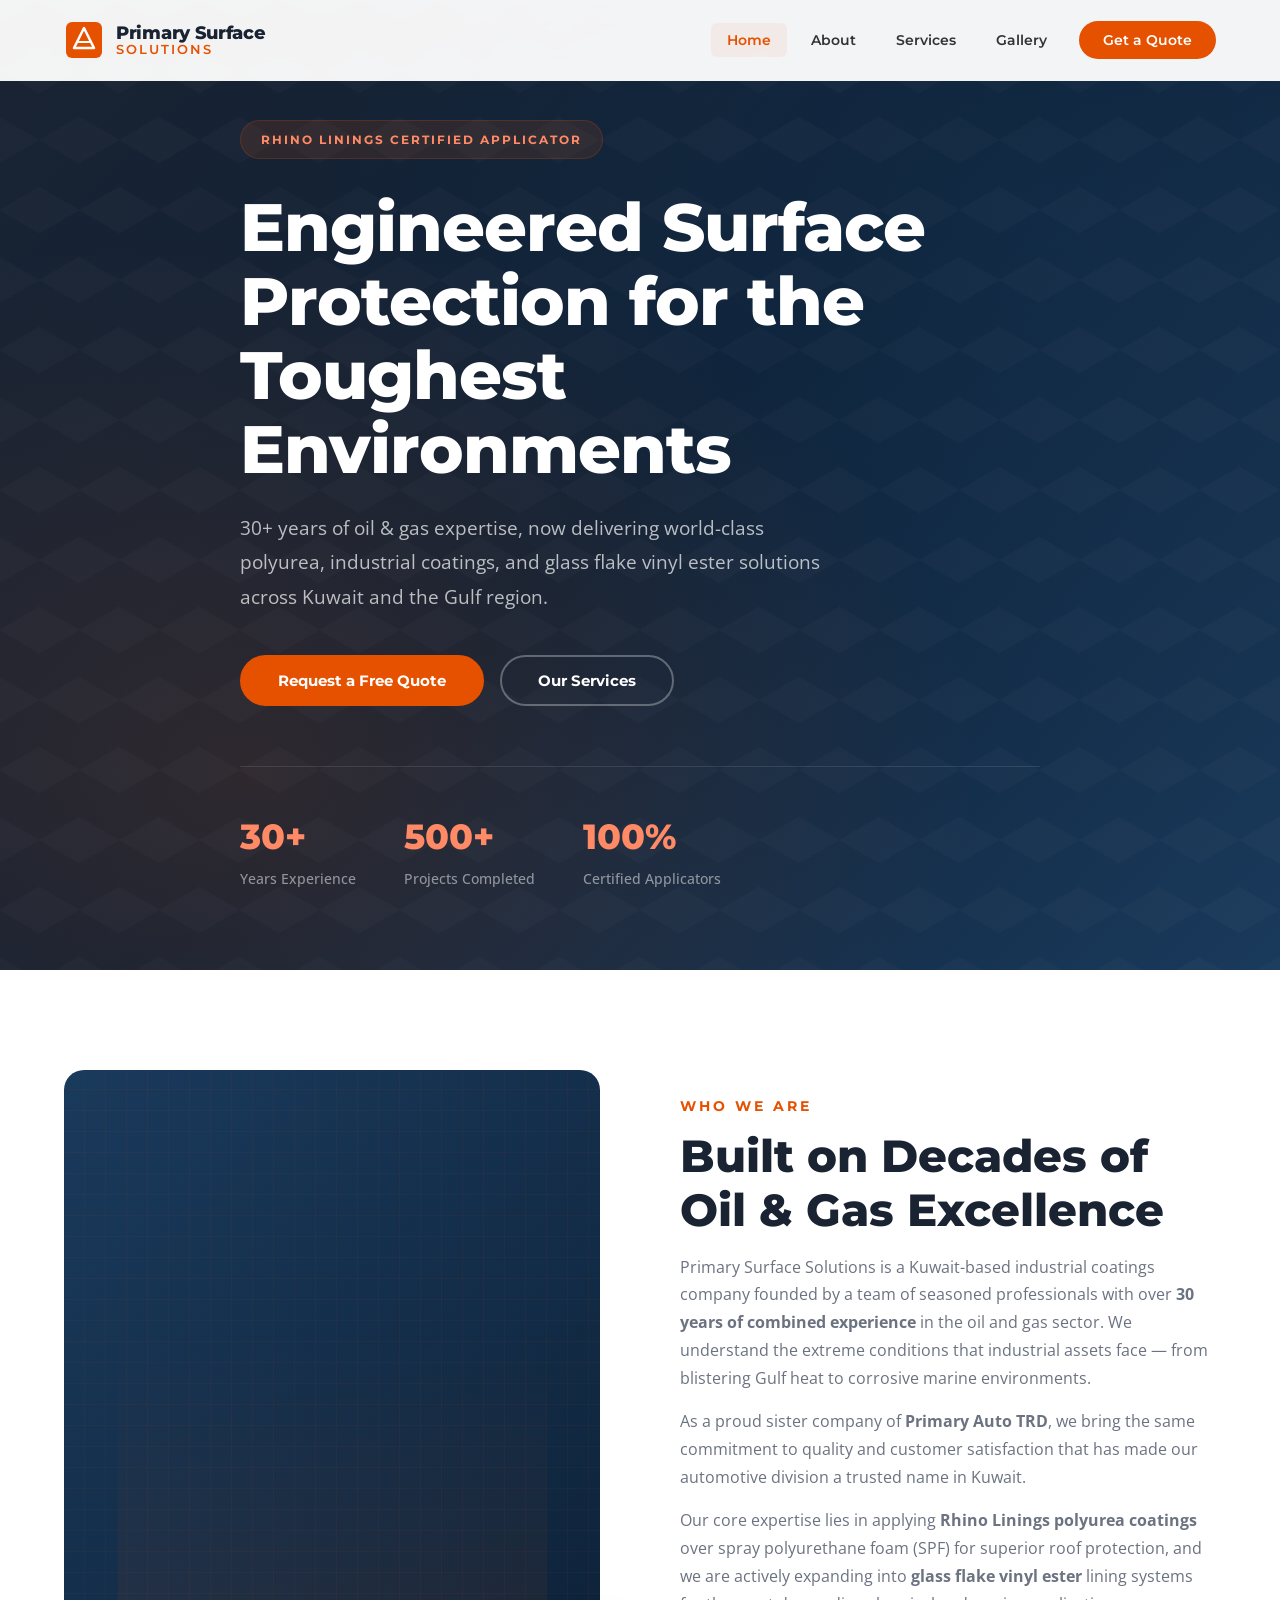
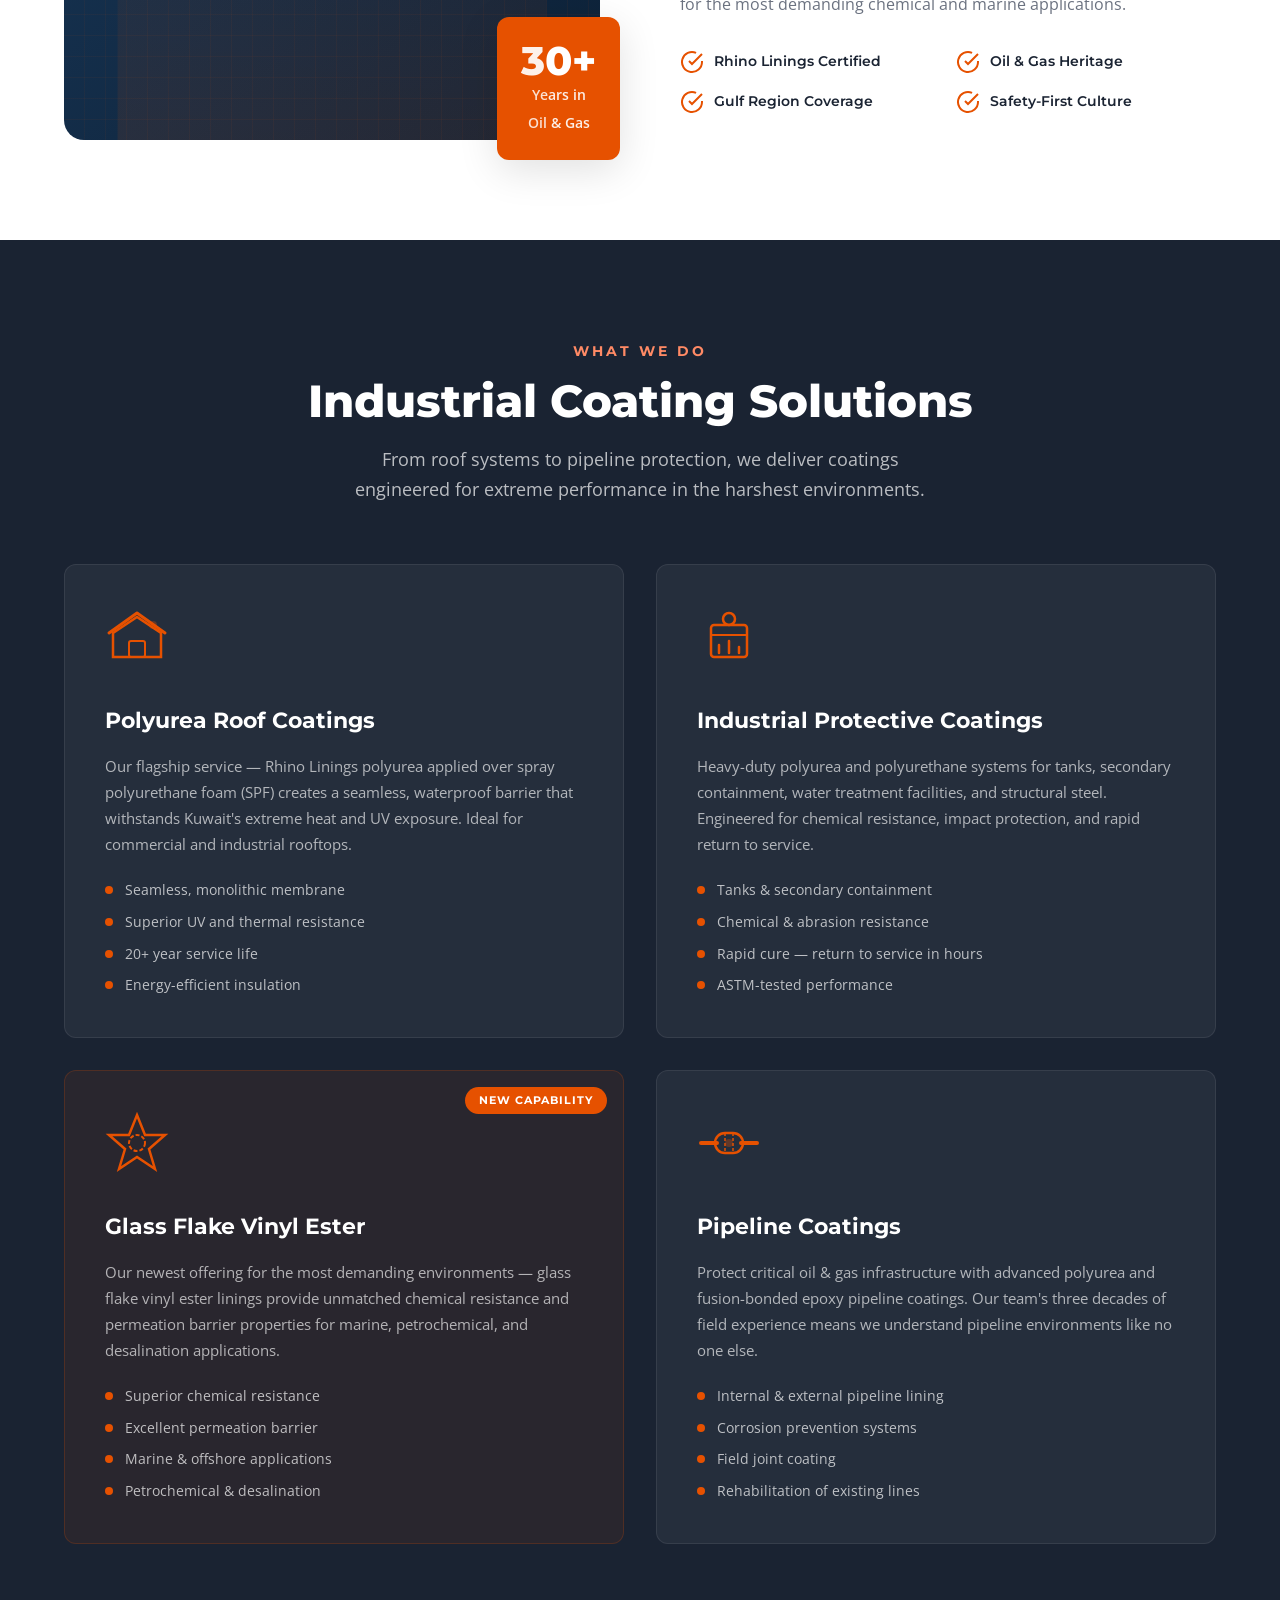
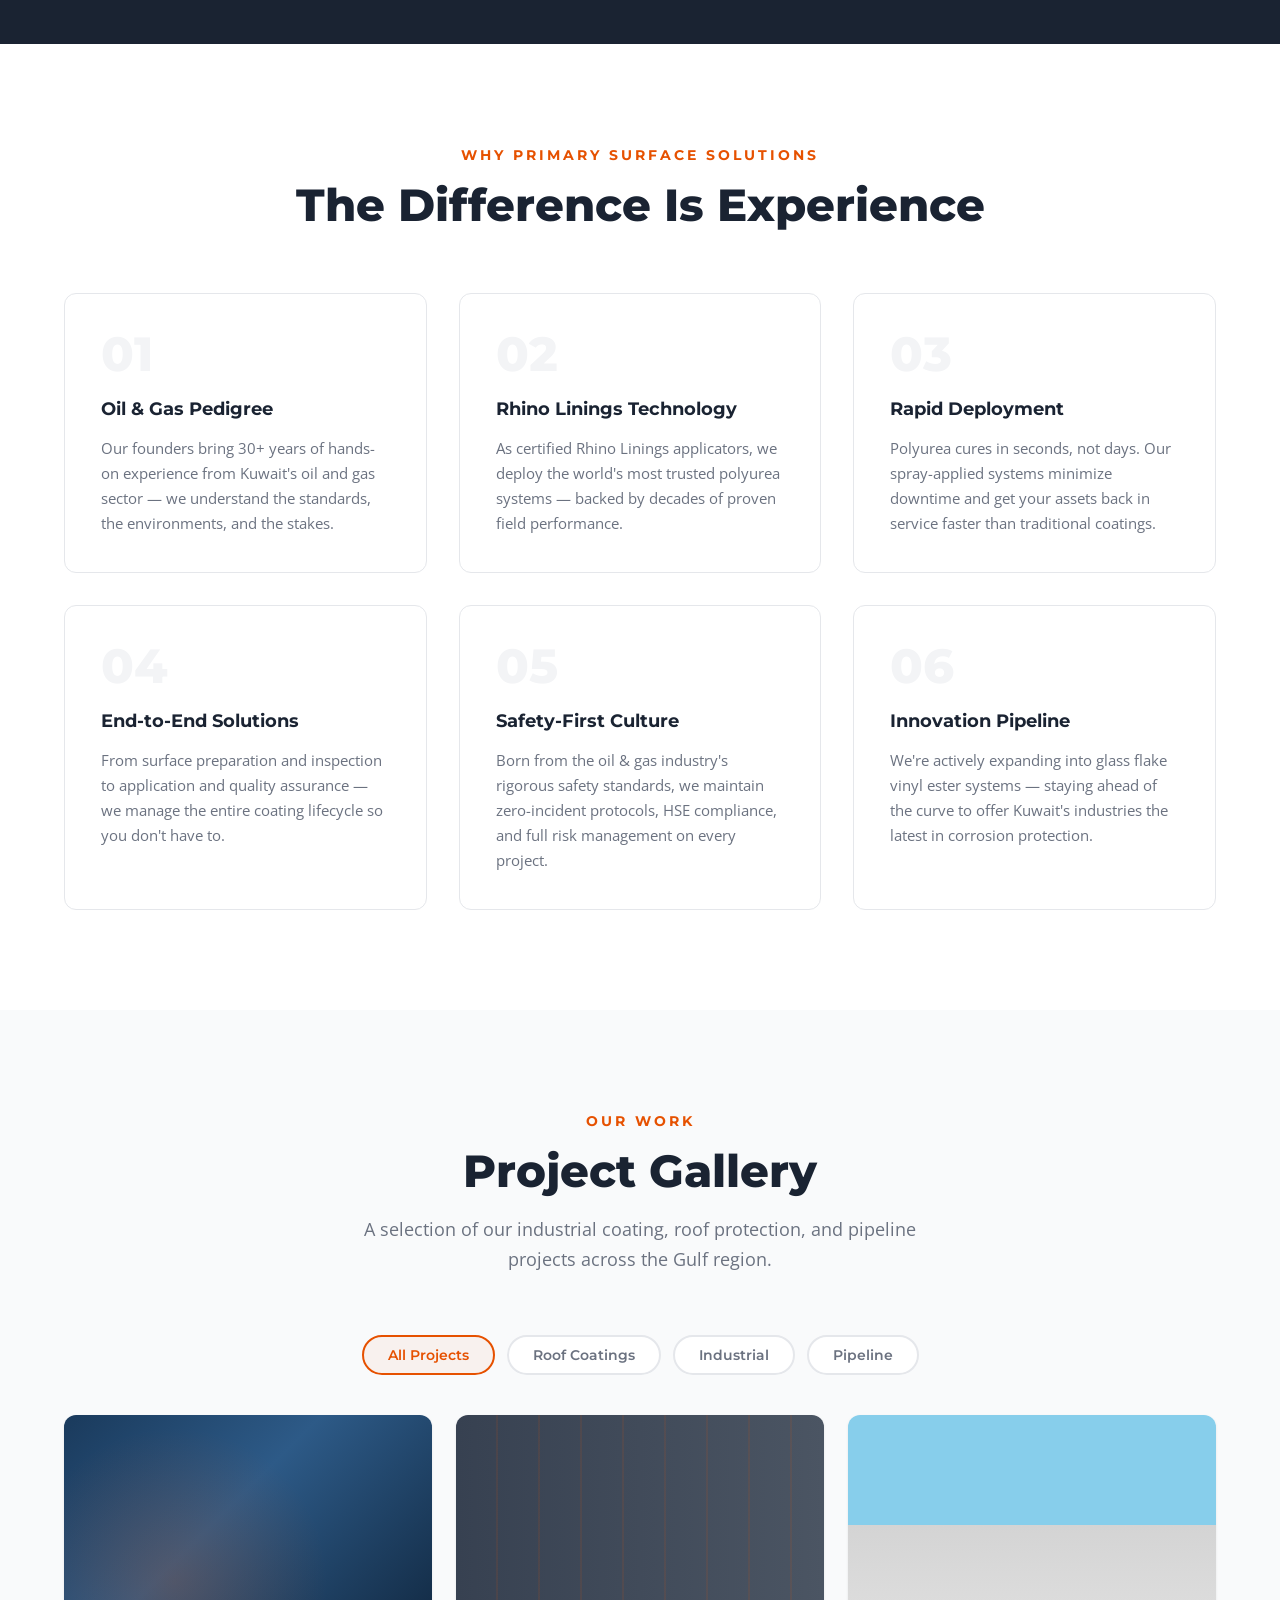
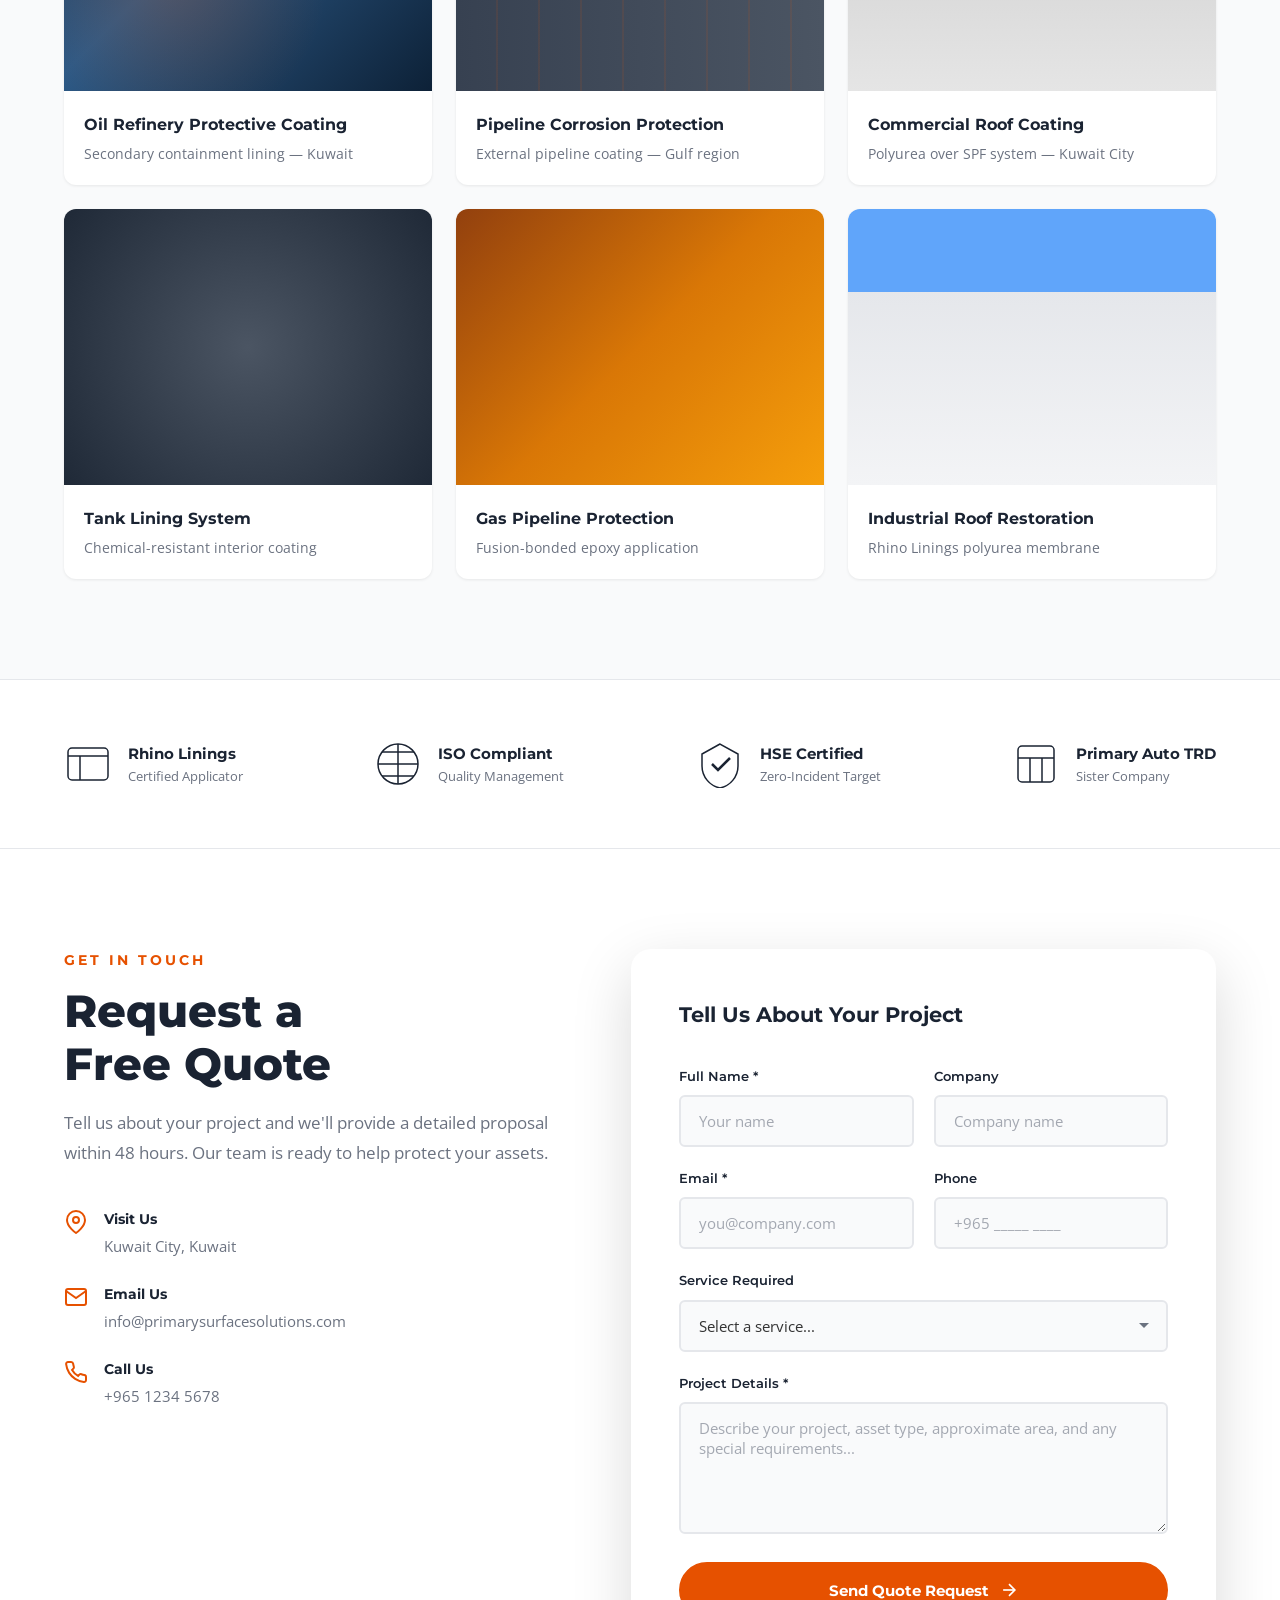
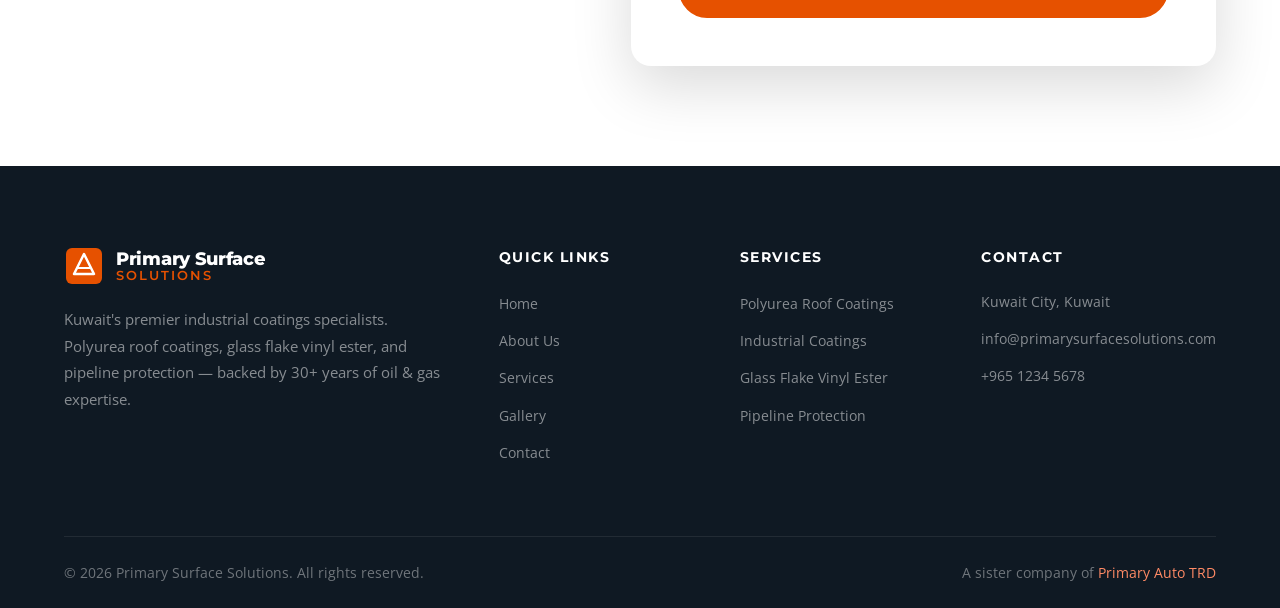
==== index.html @ a5a9f21e "feat: Create static website for Primary Surface Solutions Single-page static site for primarysurface" ====
<!DOCTYPE html>
<html lang="en">
<head>
    <meta charset="UTF-8">
    <meta name="viewport" content="width=device-width, initial-scale=1.0">
    <meta name="description" content="Primary Surface Solutions — Kuwait's premier industrial coatings specialists. Polyurea roof coatings, glass flake vinyl ester, pipeline protection, and industrial surface solutions backed by 30+ years of oil & gas expertise.">
    <meta name="keywords" content="polyurea, roof coating, Rhino Linings, glass flake vinyl ester, industrial coatings, pipeline coatings, Kuwait, oil and gas, SPF, spray polyurethane foam">
    <title>Primary Surface Solutions — Industrial Coatings Specialists | Kuwait</title>
    <link rel="preconnect" href="https://fonts.googleapis.com">
    <link rel="preconnect" href="https://fonts.gstatic.com" crossorigin>
    <link href="https://fonts.googleapis.com/css2?family=Montserrat:wght@400;600;700;800&family=Open+Sans:wght@400;500;600&display=swap" rel="stylesheet">
    <link rel="stylesheet" href="css/style.css">
</head>
<body>

    <!-- ========== NAVIGATION ========== -->
    <header id="header" class="header">
        <div class="container header__inner">
            <a href="#hero" class="logo" aria-label="Primary Surface Solutions Home">
                <svg class="logo__icon" viewBox="0 0 40 40" width="40" height="40" xmlns="http://www.w3.org/2000/svg">
                    <rect x="2" y="2" width="36" height="36" rx="6" fill="#E65100"/>
                    <path d="M10 28 L20 8 L30 28 Z" fill="none" stroke="#fff" stroke-width="2.5" stroke-linejoin="round"/>
                    <line x1="14" y1="22" x2="26" y2="22" stroke="#fff" stroke-width="2"/>
                </svg>
                <div class="logo__text">
                    <span class="logo__name">Primary Surface</span>
                    <span class="logo__tagline">Solutions</span>
                </div>
            </a>
            <nav class="nav" id="nav" aria-label="Main navigation">
                <ul class="nav__list">
                    <li><a href="#hero" class="nav__link active">Home</a></li>
                    <li><a href="#about" class="nav__link">About</a></li>
                    <li><a href="#services" class="nav__link">Services</a></li>
                    <li><a href="#gallery" class="nav__link">Gallery</a></li>
                    <li><a href="#contact" class="nav__link nav__link--cta">Get a Quote</a></li>
                </ul>
            </nav>
            <button class="hamburger" id="hamburger" aria-label="Toggle navigation" aria-expanded="false">
                <span></span><span></span><span></span>
            </button>
        </div>
    </header>

    <!-- ========== HERO ========== -->
    <section id="hero" class="hero">
        <div class="hero__overlay"></div>
        <div class="container hero__content">
            <p class="hero__badge">Rhino Linings Certified Applicator</p>
            <h1 class="hero__title">Engineered Surface<br>Protection for the<br>Toughest Environments</h1>
            <p class="hero__subtitle">30+ years of oil &amp; gas expertise, now delivering world-class polyurea, industrial coatings, and glass flake vinyl ester solutions across Kuwait and the Gulf region.</p>
            <div class="hero__actions">
                <a href="#contact" class="btn btn--primary">Request a Free Quote</a>
                <a href="#services" class="btn btn--outline">Our Services</a>
            </div>
            <div class="hero__stats">
                <div class="hero__stat">
                    <span class="hero__stat-number">30+</span>
                    <span class="hero__stat-label">Years Experience</span>
                </div>
                <div class="hero__stat">
                    <span class="hero__stat-number">500+</span>
                    <span class="hero__stat-label">Projects Completed</span>
                </div>
                <div class="hero__stat">
                    <span class="hero__stat-number">100%</span>
                    <span class="hero__stat-label">Certified Applicators</span>
                </div>
            </div>
        </div>
    </section>

    <!-- ========== ABOUT ========== -->
    <section id="about" class="about section">
        <div class="container">
            <div class="about__grid">
                <div class="about__image-wrap">
                    <div class="about__image" role="img" aria-label="Industrial oil and gas facility">
                        <!-- Background image set via CSS -->
                    </div>
                    <div class="about__experience-badge">
                        <span class="about__experience-number">30+</span>
                        <span class="about__experience-text">Years in<br>Oil &amp; Gas</span>
                    </div>
                </div>
                <div class="about__content">
                    <p class="section__label">Who We Are</p>
                    <h2 class="section__title">Built on Decades of<br>Oil &amp; Gas Excellence</h2>
                    <p class="about__text">Primary Surface Solutions is a Kuwait-based industrial coatings company founded by a team of seasoned professionals with over <strong>30 years of combined experience</strong> in the oil and gas sector. We understand the extreme conditions that industrial assets face — from blistering Gulf heat to corrosive marine environments.</p>
                    <p class="about__text">As a proud sister company of <strong>Primary Auto TRD</strong>, we bring the same commitment to quality and customer satisfaction that has made our automotive division a trusted name in Kuwait.</p>
                    <p class="about__text">Our core expertise lies in applying <strong>Rhino Linings polyurea coatings</strong> over spray polyurethane foam (SPF) for superior roof protection, and we are actively expanding into <strong>glass flake vinyl ester</strong> lining systems for the most demanding chemical and marine applications.</p>
                    <div class="about__features">
                        <div class="about__feature">
                            <svg viewBox="0 0 24 24" width="24" height="24" fill="none" stroke="#E65100" stroke-width="2"><path d="M22 11.08V12a10 10 0 1 1-5.93-9.14"/><polyline points="22 4 12 14.01 9 11.01"/></svg>
                            <span>Rhino Linings Certified</span>
                        </div>
                        <div class="about__feature">
                            <svg viewBox="0 0 24 24" width="24" height="24" fill="none" stroke="#E65100" stroke-width="2"><path d="M22 11.08V12a10 10 0 1 1-5.93-9.14"/><polyline points="22 4 12 14.01 9 11.01"/></svg>
                            <span>Oil &amp; Gas Heritage</span>
                        </div>
                        <div class="about__feature">
                            <svg viewBox="0 0 24 24" width="24" height="24" fill="none" stroke="#E65100" stroke-width="2"><path d="M22 11.08V12a10 10 0 1 1-5.93-9.14"/><polyline points="22 4 12 14.01 9 11.01"/></svg>
                            <span>Gulf Region Coverage</span>
                        </div>
                        <div class="about__feature">
                            <svg viewBox="0 0 24 24" width="24" height="24" fill="none" stroke="#E65100" stroke-width="2"><path d="M22 11.08V12a10 10 0 1 1-5.93-9.14"/><polyline points="22 4 12 14.01 9 11.01"/></svg>
                            <span>Safety-First Culture</span>
                        </div>
                    </div>
                </div>
            </div>
        </div>
    </section>

    <!-- ========== SERVICES ========== -->
    <section id="services" class="services section section--dark">
        <div class="container">
            <div class="section__header section__header--center">
                <p class="section__label section__label--light">What We Do</p>
                <h2 class="section__title section__title--light">Industrial Coating Solutions</h2>
                <p class="section__desc section__desc--light">From roof systems to pipeline protection, we deliver coatings engineered for extreme performance in the harshest environments.</p>
            </div>
            <div class="services__grid">

                <!-- Service 1: Polyurea Roof Coating -->
                <div class="service-card">
                    <div class="service-card__icon">
                        <svg viewBox="0 0 64 64" width="64" height="64" fill="none" xmlns="http://www.w3.org/2000/svg">
                            <path d="M8 28L32 12L56 28V52H8V28Z" stroke="#E65100" stroke-width="2.5" fill="none"/>
                            <rect x="24" y="36" width="16" height="16" rx="2" stroke="#E65100" stroke-width="2"/>
                            <path d="M4 28L32 8L60 28" stroke="#E65100" stroke-width="3" stroke-linecap="round" stroke-linejoin="round"/>
                            <circle cx="48" cy="20" r="4" fill="#E65100" opacity="0.3"/>
                        </svg>
                    </div>
                    <h3 class="service-card__title">Polyurea Roof Coatings</h3>
                    <p class="service-card__text">Our flagship service — Rhino Linings polyurea applied over spray polyurethane foam (SPF) creates a seamless, waterproof barrier that withstands Kuwait's extreme heat and UV exposure. Ideal for commercial and industrial rooftops.</p>
                    <ul class="service-card__list">
                        <li>Seamless, monolithic membrane</li>
                        <li>Superior UV and thermal resistance</li>
                        <li>20+ year service life</li>
                        <li>Energy-efficient insulation</li>
                    </ul>
                </div>

                <!-- Service 2: Industrial Protective Coatings -->
                <div class="service-card">
                    <div class="service-card__icon">
                        <svg viewBox="0 0 64 64" width="64" height="64" fill="none" xmlns="http://www.w3.org/2000/svg">
                            <rect x="14" y="20" width="36" height="32" rx="3" stroke="#E65100" stroke-width="2.5"/>
                            <path d="M14 30H50" stroke="#E65100" stroke-width="2"/>
                            <circle cx="32" cy="14" r="6" stroke="#E65100" stroke-width="2.5"/>
                            <path d="M22 40V48M32 36V48M42 42V48" stroke="#E65100" stroke-width="2.5" stroke-linecap="round"/>
                        </svg>
                    </div>
                    <h3 class="service-card__title">Industrial Protective Coatings</h3>
                    <p class="service-card__text">Heavy-duty polyurea and polyurethane systems for tanks, secondary containment, water treatment facilities, and structural steel. Engineered for chemical resistance, impact protection, and rapid return to service.</p>
                    <ul class="service-card__list">
                        <li>Tanks &amp; secondary containment</li>
                        <li>Chemical &amp; abrasion resistance</li>
                        <li>Rapid cure — return to service in hours</li>
                        <li>ASTM-tested performance</li>
                    </ul>
                </div>

                <!-- Service 3: Glass Flake Vinyl Ester -->
                <div class="service-card service-card--featured">
                    <div class="service-card__badge">New Capability</div>
                    <div class="service-card__icon">
                        <svg viewBox="0 0 64 64" width="64" height="64" fill="none" xmlns="http://www.w3.org/2000/svg">
                            <polygon points="32,4 40,24 60,24 44,38 50,58 32,46 14,58 20,38 4,24 24,24" stroke="#E65100" stroke-width="2.5" fill="none"/>
                            <circle cx="32" cy="32" r="8" stroke="#E65100" stroke-width="2" stroke-dasharray="4 2"/>
                        </svg>
                    </div>
                    <h3 class="service-card__title">Glass Flake Vinyl Ester</h3>
                    <p class="service-card__text">Our newest offering for the most demanding environments — glass flake vinyl ester linings provide unmatched chemical resistance and permeation barrier properties for marine, petrochemical, and desalination applications.</p>
                    <ul class="service-card__list">
                        <li>Superior chemical resistance</li>
                        <li>Excellent permeation barrier</li>
                        <li>Marine &amp; offshore applications</li>
                        <li>Petrochemical &amp; desalination</li>
                    </ul>
                </div>

                <!-- Service 4: Pipeline Coatings -->
                <div class="service-card">
                    <div class="service-card__icon">
                        <svg viewBox="0 0 64 64" width="64" height="64" fill="none" xmlns="http://www.w3.org/2000/svg">
                            <path d="M4 32H20M44 32H60" stroke="#E65100" stroke-width="4" stroke-linecap="round"/>
                            <rect x="18" y="22" width="28" height="20" rx="10" stroke="#E65100" stroke-width="2.5"/>
                            <path d="M28 22V42M36 22V42" stroke="#E65100" stroke-width="1.5" stroke-dasharray="3 2"/>
                            <circle cx="32" cy="32" r="4" fill="#E65100" opacity="0.3"/>
                        </svg>
                    </div>
                    <h3 class="service-card__title">Pipeline Coatings</h3>
                    <p class="service-card__text">Protect critical oil &amp; gas infrastructure with advanced polyurea and fusion-bonded epoxy pipeline coatings. Our team's three decades of field experience means we understand pipeline environments like no one else.</p>
                    <ul class="service-card__list">
                        <li>Internal &amp; external pipeline lining</li>
                        <li>Corrosion prevention systems</li>
                        <li>Field joint coating</li>
                        <li>Rehabilitation of existing lines</li>
                    </ul>
                </div>

            </div>
        </div>
    </section>

    <!-- ========== WHY CHOOSE US ========== -->
    <section class="why section">
        <div class="container">
            <div class="section__header section__header--center">
                <p class="section__label">Why Primary Surface Solutions</p>
                <h2 class="section__title">The Difference Is Experience</h2>
            </div>
            <div class="why__grid">
                <div class="why__card">
                    <div class="why__number">01</div>
                    <h3 class="why__card-title">Oil &amp; Gas Pedigree</h3>
                    <p>Our founders bring 30+ years of hands-on experience from Kuwait's oil and gas sector — we understand the standards, the environments, and the stakes.</p>
                </div>
                <div class="why__card">
                    <div class="why__number">02</div>
                    <h3 class="why__card-title">Rhino Linings Technology</h3>
                    <p>As certified Rhino Linings applicators, we deploy the world's most trusted polyurea systems — backed by decades of proven field performance.</p>
                </div>
                <div class="why__card">
                    <div class="why__number">03</div>
                    <h3 class="why__card-title">Rapid Deployment</h3>
                    <p>Polyurea cures in seconds, not days. Our spray-applied systems minimize downtime and get your assets back in service faster than traditional coatings.</p>
                </div>
                <div class="why__card">
                    <div class="why__number">04</div>
                    <h3 class="why__card-title">End-to-End Solutions</h3>
                    <p>From surface preparation and inspection to application and quality assurance — we manage the entire coating lifecycle so you don't have to.</p>
                </div>
                <div class="why__card">
                    <div class="why__number">05</div>
                    <h3 class="why__card-title">Safety-First Culture</h3>
                    <p>Born from the oil &amp; gas industry's rigorous safety standards, we maintain zero-incident protocols, HSE compliance, and full risk management on every project.</p>
                </div>
                <div class="why__card">
                    <div class="why__number">06</div>
                    <h3 class="why__card-title">Innovation Pipeline</h3>
                    <p>We're actively expanding into glass flake vinyl ester systems — staying ahead of the curve to offer Kuwait's industries the latest in corrosion protection.</p>
                </div>
            </div>
        </div>
    </section>

    <!-- ========== GALLERY ========== -->
    <section id="gallery" class="gallery section section--gray">
        <div class="container">
            <div class="section__header section__header--center">
                <p class="section__label">Our Work</p>
                <h2 class="section__title">Project Gallery</h2>
                <p class="section__desc">A selection of our industrial coating, roof protection, and pipeline projects across the Gulf region.</p>
            </div>
            <div class="gallery__filters">
                <button class="gallery__filter active" data-filter="all">All Projects</button>
                <button class="gallery__filter" data-filter="roofing">Roof Coatings</button>
                <button class="gallery__filter" data-filter="industrial">Industrial</button>
                <button class="gallery__filter" data-filter="pipeline">Pipeline</button>
            </div>
            <div class="gallery__grid">
                <div class="gallery__item" data-category="industrial">
                    <div class="gallery__image gallery__image--1"></div>
                    <div class="gallery__caption">
                        <h4>Oil Refinery Protective Coating</h4>
                        <p>Secondary containment lining — Kuwait</p>
                    </div>
                </div>
                <div class="gallery__item" data-category="pipeline">
                    <div class="gallery__image gallery__image--2"></div>
                    <div class="gallery__caption">
                        <h4>Pipeline Corrosion Protection</h4>
                        <p>External pipeline coating — Gulf region</p>
                    </div>
                </div>
                <div class="gallery__item" data-category="roofing">
                    <div class="gallery__image gallery__image--3"></div>
                    <div class="gallery__caption">
                        <h4>Commercial Roof Coating</h4>
                        <p>Polyurea over SPF system — Kuwait City</p>
                    </div>
                </div>
                <div class="gallery__item" data-category="industrial">
                    <div class="gallery__image gallery__image--4"></div>
                    <div class="gallery__caption">
                        <h4>Tank Lining System</h4>
                        <p>Chemical-resistant interior coating</p>
                    </div>
                </div>
                <div class="gallery__item" data-category="pipeline">
                    <div class="gallery__image gallery__image--5"></div>
                    <div class="gallery__caption">
                        <h4>Gas Pipeline Protection</h4>
                        <p>Fusion-bonded epoxy application</p>
                    </div>
                </div>
                <div class="gallery__item" data-category="roofing">
                    <div class="gallery__image gallery__image--6"></div>
                    <div class="gallery__caption">
                        <h4>Industrial Roof Restoration</h4>
                        <p>Rhino Linings polyurea membrane</p>
                    </div>
                </div>
            </div>
        </div>
    </section>

    <!-- ========== PARTNERS / TRUST ========== -->
    <section class="trust section">
        <div class="container">
            <div class="trust__inner">
                <div class="trust__item">
                    <svg viewBox="0 0 48 48" width="48" height="48" fill="none" stroke="#1a2332" stroke-width="1.5">
                        <rect x="4" y="8" width="40" height="32" rx="4"/><path d="M4 16h40M16 16v24"/>
                    </svg>
                    <div>
                        <strong>Rhino Linings</strong>
                        <span>Certified Applicator</span>
                    </div>
                </div>
                <div class="trust__item">
                    <svg viewBox="0 0 48 48" width="48" height="48" fill="none" stroke="#1a2332" stroke-width="1.5">
                        <circle cx="24" cy="24" r="20"/><path d="M24 4v40M4 24h40M8 12h32M8 36h32"/>
                    </svg>
                    <div>
                        <strong>ISO Compliant</strong>
                        <span>Quality Management</span>
                    </div>
                </div>
                <div class="trust__item">
                    <svg viewBox="0 0 48 48" width="48" height="48" fill="none" stroke="#1a2332" stroke-width="1.5">
                        <path d="M24 4L6 14v12c0 11 8 20 18 22 10-2 18-11 18-22V14L24 4z"/>
                        <polyline points="16 24 22 30 34 18" stroke-width="2.5"/>
                    </svg>
                    <div>
                        <strong>HSE Certified</strong>
                        <span>Zero-Incident Target</span>
                    </div>
                </div>
                <div class="trust__item">
                    <svg viewBox="0 0 48 48" width="48" height="48" fill="none" stroke="#1a2332" stroke-width="1.5">
                        <rect x="6" y="6" width="36" height="36" rx="4"/><path d="M6 18h36M18 18v24M30 18v24"/>
                    </svg>
                    <div>
                        <strong>Primary Auto TRD</strong>
                        <span>Sister Company</span>
                    </div>
                </div>
            </div>
        </div>
    </section>

    <!-- ========== CONTACT ========== -->
    <section id="contact" class="contact section">
        <div class="container">
            <div class="contact__grid">
                <div class="contact__info">
                    <p class="section__label">Get In Touch</p>
                    <h2 class="section__title">Request a<br>Free Quote</h2>
                    <p class="contact__desc">Tell us about your project and we'll provide a detailed proposal within 48 hours. Our team is ready to help protect your assets.</p>

                    <div class="contact__details">
                        <div class="contact__detail">
                            <svg viewBox="0 0 24 24" width="24" height="24" fill="none" stroke="#E65100" stroke-width="2">
                                <path d="M21 10c0 7-9 13-9 13s-9-6-9-13a9 9 0 0 1 18 0z"/><circle cx="12" cy="10" r="3"/>
                            </svg>
                            <div>
                                <strong>Visit Us</strong>
                                <p>Kuwait City, Kuwait</p>
                            </div>
                        </div>
                        <div class="contact__detail">
                            <svg viewBox="0 0 24 24" width="24" height="24" fill="none" stroke="#E65100" stroke-width="2">
                                <path d="M4 4h16c1.1 0 2 .9 2 2v12c0 1.1-.9 2-2 2H4c-1.1 0-2-.9-2-2V6c0-1.1.9-2 2-2z"/><polyline points="22,6 12,13 2,6"/>
                            </svg>
                            <div>
                                <strong>Email Us</strong>
                                <p><a href="mailto:info@primarysurfacesolutions.com">info@primarysurfacesolutions.com</a></p>
                            </div>
                        </div>
                        <div class="contact__detail">
                            <svg viewBox="0 0 24 24" width="24" height="24" fill="none" stroke="#E65100" stroke-width="2">
                                <path d="M22 16.92v3a2 2 0 0 1-2.18 2 19.79 19.79 0 0 1-8.63-3.07 19.5 19.5 0 0 1-6-6 19.79 19.79 0 0 1-3.07-8.67A2 2 0 0 1 4.11 2h3a2 2 0 0 1 2 1.72c.127.96.361 1.903.7 2.81a2 2 0 0 1-.45 2.11L8.09 9.91a16 16 0 0 0 6 6l1.27-1.27a2 2 0 0 1 2.11-.45c.907.339 1.85.573 2.81.7A2 2 0 0 1 22 16.92z"/>
                            </svg>
                            <div>
                                <strong>Call Us</strong>
                                <p><a href="tel:+96512345678">+965 1234 5678</a></p>
                            </div>
                        </div>
                    </div>
                </div>

                <div class="contact__form-wrap">
                    <form class="contact__form" id="contactForm" action="#" method="POST">
                        <h3 class="contact__form-title">Tell Us About Your Project</h3>
                        <div class="form__row">
                            <div class="form__group">
                                <label for="name" class="form__label">Full Name *</label>
                                <input type="text" id="name" name="name" class="form__input" placeholder="Your name" required>
                            </div>
                            <div class="form__group">
                                <label for="company" class="form__label">Company</label>
                                <input type="text" id="company" name="company" class="form__input" placeholder="Company name">
                            </div>
                        </div>
                        <div class="form__row">
                            <div class="form__group">
                                <label for="email" class="form__label">Email *</label>
                                <input type="email" id="email" name="email" class="form__input" placeholder="you@company.com" required>
                            </div>
                            <div class="form__group">
                                <label for="phone" class="form__label">Phone</label>
                                <input type="tel" id="phone" name="phone" class="form__input" placeholder="+965 _____ ____">
                            </div>
                        </div>
                        <div class="form__group">
                            <label for="service" class="form__label">Service Required</label>
                            <select id="service" name="service" class="form__input form__select">
                                <option value="">Select a service...</option>
                                <option value="roof-coating">Polyurea Roof Coating</option>
                                <option value="industrial">Industrial Protective Coatings</option>
                                <option value="glass-flake">Glass Flake Vinyl Ester</option>
                                <option value="pipeline">Pipeline Coatings</option>
                                <option value="other">Other / Not Sure</option>
                            </select>
                        </div>
                        <div class="form__group">
                            <label for="message" class="form__label">Project Details *</label>
                            <textarea id="message" name="message" class="form__input form__textarea" rows="5" placeholder="Describe your project, asset type, approximate area, and any special requirements..." required></textarea>
                        </div>
                        <button type="submit" class="btn btn--primary btn--full">
                            <span>Send Quote Request</span>
                            <svg viewBox="0 0 24 24" width="20" height="20" fill="none" stroke="currentColor" stroke-width="2"><line x1="5" y1="12" x2="19" y2="12"/><polyline points="12 5 19 12 12 19"/></svg>
                        </button>
                    </form>
                </div>
            </div>
        </div>
    </section>

    <!-- ========== FOOTER ========== -->
    <footer class="footer">
        <div class="container">
            <div class="footer__grid">
                <div class="footer__brand">
                    <a href="#hero" class="logo logo--light">
                        <svg class="logo__icon" viewBox="0 0 40 40" width="40" height="40" xmlns="http://www.w3.org/2000/svg">
                            <rect x="2" y="2" width="36" height="36" rx="6" fill="#E65100"/>
                            <path d="M10 28 L20 8 L30 28 Z" fill="none" stroke="#fff" stroke-width="2.5" stroke-linejoin="round"/>
                            <line x1="14" y1="22" x2="26" y2="22" stroke="#fff" stroke-width="2"/>
                        </svg>
                        <div class="logo__text">
                            <span class="logo__name">Primary Surface</span>
                            <span class="logo__tagline">Solutions</span>
                        </div>
                    </a>
                    <p class="footer__desc">Kuwait's premier industrial coatings specialists. Polyurea roof coatings, glass flake vinyl ester, and pipeline protection — backed by 30+ years of oil &amp; gas expertise.</p>
                </div>
                <div class="footer__links">
                    <h4 class="footer__heading">Quick Links</h4>
                    <ul>
                        <li><a href="#hero">Home</a></li>
                        <li><a href="#about">About Us</a></li>
                        <li><a href="#services">Services</a></li>
                        <li><a href="#gallery">Gallery</a></li>
                        <li><a href="#contact">Contact</a></li>
                    </ul>
                </div>
                <div class="footer__links">
                    <h4 class="footer__heading">Services</h4>
                    <ul>
                        <li><a href="#services">Polyurea Roof Coatings</a></li>
                        <li><a href="#services">Industrial Coatings</a></li>
                        <li><a href="#services">Glass Flake Vinyl Ester</a></li>
                        <li><a href="#services">Pipeline Protection</a></li>
                    </ul>
                </div>
                <div class="footer__links">
                    <h4 class="footer__heading">Contact</h4>
                    <ul>
                        <li>Kuwait City, Kuwait</li>
                        <li><a href="mailto:info@primarysurfacesolutions.com">info@primarysurfacesolutions.com</a></li>
                        <li><a href="tel:+96512345678">+965 1234 5678</a></li>
                    </ul>
                </div>
            </div>
            <div class="footer__bottom">
                <p>&copy; 2026 Primary Surface Solutions. All rights reserved.</p>
                <p>A sister company of <a href="https://primaryautotrd.com" target="_blank" rel="noopener">Primary Auto TRD</a></p>
            </div>
        </div>
    </footer>

    <!-- Back to top -->
    <button class="back-to-top" id="backToTop" aria-label="Back to top">
        <svg viewBox="0 0 24 24" width="24" height="24" fill="none" stroke="currentColor" stroke-width="2.5"><polyline points="18 15 12 9 6 15"/></svg>
    </button>

    <script src="js/main.js"></script>
</body>
</html>
---- css/style.css ----
/* ============================================
   PRIMARY SURFACE SOLUTIONS — Main Stylesheet
   ============================================ */

/* ---------- CSS Custom Properties ---------- */
:root {
    --color-primary: #E65100;
    --color-primary-dark: #BF360C;
    --color-primary-light: #FF8A65;
    --color-dark: #1a2332;
    --color-dark-alt: #0f1923;
    --color-text: #333;
    --color-text-light: #6b7280;
    --color-white: #ffffff;
    --color-gray-50: #f9fafb;
    --color-gray-100: #f3f4f6;
    --color-gray-200: #e5e7eb;
    --color-gray-800: #1f2937;

    --font-heading: 'Montserrat', -apple-system, BlinkMacSystemFont, 'Segoe UI', sans-serif;
    --font-body: 'Open Sans', -apple-system, BlinkMacSystemFont, 'Segoe UI', sans-serif;

    --shadow-sm: 0 1px 3px rgba(0,0,0,0.08);
    --shadow-md: 0 4px 20px rgba(0,0,0,0.1);
    --shadow-lg: 0 10px 40px rgba(0,0,0,0.12);
    --shadow-xl: 0 20px 60px rgba(0,0,0,0.15);

    --radius-sm: 6px;
    --radius-md: 12px;
    --radius-lg: 20px;

    --transition: 0.3s cubic-bezier(0.4, 0, 0.2, 1);
}

/* ---------- Reset & Base ---------- */
*,
*::before,
*::after {
    margin: 0;
    padding: 0;
    box-sizing: border-box;
}

html {
    scroll-behavior: smooth;
    scroll-padding-top: 80px;
}

body {
    font-family: var(--font-body);
    color: var(--color-text);
    line-height: 1.7;
    background: var(--color-white);
    -webkit-font-smoothing: antialiased;
    -moz-osx-font-smoothing: grayscale;
}

img {
    max-width: 100%;
    display: block;
}

a {
    color: var(--color-primary);
    text-decoration: none;
    transition: color var(--transition);
}

a:hover {
    color: var(--color-primary-dark);
}

ul {
    list-style: none;
}

.container {
    max-width: 1200px;
    margin: 0 auto;
    padding: 0 24px;
}

.section {
    padding: 100px 0;
}

.section--dark {
    background: var(--color-dark);
    color: var(--color-white);
}

.section--gray {
    background: var(--color-gray-50);
}

/* ---------- Section Headers ---------- */
.section__label {
    font-family: var(--font-heading);
    font-size: 0.85rem;
    font-weight: 700;
    letter-spacing: 3px;
    text-transform: uppercase;
    color: var(--color-primary);
    margin-bottom: 12px;
}

.section__label--light {
    color: var(--color-primary-light);
}

.section__title {
    font-family: var(--font-heading);
    font-size: clamp(1.8rem, 4vw, 2.8rem);
    font-weight: 800;
    line-height: 1.2;
    color: var(--color-dark);
    margin-bottom: 16px;
}

.section__title--light {
    color: var(--color-white);
}

.section__desc {
    font-size: 1.1rem;
    color: var(--color-text-light);
    max-width: 600px;
}

.section__desc--light {
    color: rgba(255,255,255,0.7);
}

.section__header--center {
    text-align: center;
    margin-bottom: 60px;
}

.section__header--center .section__desc {
    margin: 0 auto;
}

/* ==========================================
   HEADER / NAVIGATION
   ========================================== */
.header {
    position: fixed;
    top: 0;
    left: 0;
    right: 0;
    z-index: 1000;
    background: rgba(255,255,255,0.95);
    backdrop-filter: blur(12px);
    -webkit-backdrop-filter: blur(12px);
    border-bottom: 1px solid transparent;
    transition: all var(--transition);
}

.header--scrolled {
    background: rgba(255,255,255,0.98);
    border-bottom-color: var(--color-gray-200);
    box-shadow: var(--shadow-sm);
}

.header__inner {
    display: flex;
    align-items: center;
    justify-content: space-between;
    height: 80px;
}

/* Logo */
.logo {
    display: flex;
    align-items: center;
    gap: 12px;
    text-decoration: none;
}

.logo__text {
    display: flex;
    flex-direction: column;
    line-height: 1.1;
}

.logo__name {
    font-family: var(--font-heading);
    font-weight: 800;
    font-size: 1.15rem;
    color: var(--color-dark);
    letter-spacing: -0.3px;
}

.logo__tagline {
    font-family: var(--font-heading);
    font-weight: 600;
    font-size: 0.8rem;
    color: var(--color-primary);
    letter-spacing: 2px;
    text-transform: uppercase;
}

.logo--light .logo__name {
    color: var(--color-white);
}

/* Nav */
.nav__list {
    display: flex;
    align-items: center;
    gap: 8px;
}

.nav__link {
    font-family: var(--font-heading);
    font-size: 0.88rem;
    font-weight: 600;
    color: var(--color-text);
    padding: 8px 16px;
    border-radius: var(--radius-sm);
    transition: all var(--transition);
}

.nav__link:hover,
.nav__link.active {
    color: var(--color-primary);
    background: rgba(230, 81, 0, 0.06);
}

.nav__link--cta {
    background: var(--color-primary);
    color: var(--color-white) !important;
    padding: 10px 24px;
    border-radius: 50px;
    margin-left: 8px;
}

.nav__link--cta:hover {
    background: var(--color-primary-dark);
    transform: translateY(-1px);
    box-shadow: 0 4px 16px rgba(230, 81, 0, 0.35);
}

/* Hamburger */
.hamburger {
    display: none;
    flex-direction: column;
    gap: 5px;
    background: none;
    border: none;
    cursor: pointer;
    padding: 8px;
    z-index: 1001;
}

.hamburger span {
    width: 24px;
    height: 2.5px;
    background: var(--color-dark);
    border-radius: 2px;
    transition: all var(--transition);
}

.hamburger.active span:nth-child(1) {
    transform: rotate(45deg) translate(5px, 5px);
}

.hamburger.active span:nth-child(2) {
    opacity: 0;
}

.hamburger.active span:nth-child(3) {
    transform: rotate(-45deg) translate(5px, -5px);
}

/* ==========================================
   HERO
   ========================================== */
.hero {
    position: relative;
    min-height: 100vh;
    display: flex;
    align-items: center;
    background:
        linear-gradient(135deg, var(--color-dark) 0%, #0d2137 50%, #1a3a5c 100%);
    overflow: hidden;
}

.hero::before {
    content: '';
    position: absolute;
    top: 0;
    left: 0;
    right: 0;
    bottom: 0;
    background:
        radial-gradient(ellipse at 20% 80%, rgba(230, 81, 0, 0.15) 0%, transparent 50%),
        radial-gradient(ellipse at 80% 20%, rgba(26, 58, 92, 0.3) 0%, transparent 50%);
    z-index: 1;
}

/* Geometric pattern overlay */
.hero__overlay {
    position: absolute;
    top: 0;
    left: 0;
    right: 0;
    bottom: 0;
    background-image:
        linear-gradient(30deg, rgba(255,255,255,0.02) 12%, transparent 12.5%, transparent 87%, rgba(255,255,255,0.02) 87.5%),
        linear-gradient(150deg, rgba(255,255,255,0.02) 12%, transparent 12.5%, transparent 87%, rgba(255,255,255,0.02) 87.5%),
        linear-gradient(30deg, rgba(255,255,255,0.02) 12%, transparent 12.5%, transparent 87%, rgba(255,255,255,0.02) 87.5%),
        linear-gradient(150deg, rgba(255,255,255,0.02) 12%, transparent 12.5%, transparent 87%, rgba(255,255,255,0.02) 87.5%);
    background-size: 80px 140px;
    background-position: 0 0, 0 0, 40px 70px, 40px 70px;
    z-index: 1;
}

.hero__content {
    position: relative;
    z-index: 2;
    padding: 120px 0 80px;
    max-width: 800px;
}

.hero__badge {
    display: inline-block;
    font-family: var(--font-heading);
    font-size: 0.78rem;
    font-weight: 700;
    letter-spacing: 2px;
    text-transform: uppercase;
    color: var(--color-primary-light);
    background: rgba(230, 81, 0, 0.12);
    padding: 8px 20px;
    border-radius: 50px;
    border: 1px solid rgba(230, 81, 0, 0.2);
    margin-bottom: 32px;
}

.hero__title {
    font-family: var(--font-heading);
    font-size: clamp(2.5rem, 6vw, 4.2rem);
    font-weight: 800;
    color: var(--color-white);
    line-height: 1.1;
    margin-bottom: 24px;
    letter-spacing: -1px;
}

.hero__subtitle {
    font-size: clamp(1rem, 2vw, 1.2rem);
    color: rgba(255,255,255,0.7);
    line-height: 1.8;
    margin-bottom: 40px;
    max-width: 600px;
}

.hero__actions {
    display: flex;
    gap: 16px;
    flex-wrap: wrap;
    margin-bottom: 60px;
}

.hero__stats {
    display: flex;
    gap: 48px;
    padding-top: 40px;
    border-top: 1px solid rgba(255,255,255,0.1);
}

.hero__stat {
    display: flex;
    flex-direction: column;
}

.hero__stat-number {
    font-family: var(--font-heading);
    font-size: 2.2rem;
    font-weight: 800;
    color: var(--color-primary-light);
}

.hero__stat-label {
    font-size: 0.85rem;
    color: rgba(255,255,255,0.5);
    font-weight: 500;
}

/* ==========================================
   BUTTONS
   ========================================== */
.btn {
    display: inline-flex;
    align-items: center;
    gap: 10px;
    font-family: var(--font-heading);
    font-size: 0.95rem;
    font-weight: 700;
    padding: 16px 36px;
    border: 2px solid transparent;
    border-radius: 50px;
    cursor: pointer;
    transition: all var(--transition);
    text-decoration: none;
    line-height: 1;
}

.btn--primary {
    background: var(--color-primary);
    color: var(--color-white);
    border-color: var(--color-primary);
}

.btn--primary:hover {
    background: var(--color-primary-dark);
    border-color: var(--color-primary-dark);
    color: var(--color-white);
    transform: translateY(-2px);
    box-shadow: 0 8px 30px rgba(230, 81, 0, 0.4);
}

.btn--outline {
    background: transparent;
    color: var(--color-white);
    border-color: rgba(255,255,255,0.3);
}

.btn--outline:hover {
    background: rgba(255,255,255,0.1);
    border-color: rgba(255,255,255,0.6);
    color: var(--color-white);
}

.btn--full {
    width: 100%;
    justify-content: center;
}

/* ==========================================
   ABOUT
   ========================================== */
.about__grid {
    display: grid;
    grid-template-columns: 1fr 1fr;
    gap: 80px;
    align-items: center;
}

.about__image-wrap {
    position: relative;
}

.about__image {
    width: 100%;
    aspect-ratio: 4/5;
    border-radius: var(--radius-lg);
    background:
        linear-gradient(135deg, #1a3a5c 0%, #0d2137 100%);
    background-size: cover;
    background-position: center;
    position: relative;
    overflow: hidden;
}

/* Decorative industrial pattern on the image */
.about__image::after {
    content: '';
    position: absolute;
    top: 0;
    left: 0;
    right: 0;
    bottom: 0;
    background:
        repeating-linear-gradient(
            0deg,
            transparent,
            transparent 20px,
            rgba(230, 81, 0, 0.05) 20px,
            rgba(230, 81, 0, 0.05) 21px
        ),
        repeating-linear-gradient(
            90deg,
            transparent,
            transparent 20px,
            rgba(230, 81, 0, 0.05) 20px,
            rgba(230, 81, 0, 0.05) 21px
        );
}

/* Oil rig silhouette via CSS */
.about__image::before {
    content: '';
    position: absolute;
    bottom: 0;
    left: 50%;
    transform: translateX(-50%);
    width: 80%;
    height: 60%;
    background:
        linear-gradient(to top, rgba(230, 81, 0, 0.1), transparent);
    z-index: 1;
}

.about__experience-badge {
    position: absolute;
    bottom: -20px;
    right: -20px;
    background: var(--color-primary);
    color: var(--color-white);
    padding: 24px;
    border-radius: var(--radius-md);
    text-align: center;
    box-shadow: var(--shadow-lg);
}

.about__experience-number {
    display: block;
    font-family: var(--font-heading);
    font-size: 2.5rem;
    font-weight: 800;
    line-height: 1;
}

.about__experience-text {
    font-size: 0.85rem;
    font-weight: 600;
    opacity: 0.9;
    line-height: 1.3;
}

.about__text {
    color: var(--color-text-light);
    margin-bottom: 16px;
    font-size: 1.02rem;
}

.about__features {
    display: grid;
    grid-template-columns: 1fr 1fr;
    gap: 16px;
    margin-top: 32px;
}

.about__feature {
    display: flex;
    align-items: center;
    gap: 10px;
    font-family: var(--font-heading);
    font-size: 0.88rem;
    font-weight: 600;
    color: var(--color-dark);
}

/* ==========================================
   SERVICES
   ========================================== */
.services__grid {
    display: grid;
    grid-template-columns: repeat(2, 1fr);
    gap: 32px;
}

.service-card {
    background: rgba(255,255,255,0.05);
    border: 1px solid rgba(255,255,255,0.08);
    border-radius: var(--radius-md);
    padding: 40px;
    transition: all var(--transition);
    position: relative;
    overflow: hidden;
}

.service-card::before {
    content: '';
    position: absolute;
    top: 0;
    left: 0;
    right: 0;
    height: 3px;
    background: var(--color-primary);
    transform: scaleX(0);
    transform-origin: left;
    transition: transform var(--transition);
}

.service-card:hover {
    background: rgba(255,255,255,0.08);
    border-color: rgba(230, 81, 0, 0.2);
    transform: translateY(-4px);
    box-shadow: 0 20px 40px rgba(0,0,0,0.3);
}

.service-card:hover::before {
    transform: scaleX(1);
}

.service-card--featured {
    background: rgba(230, 81, 0, 0.08);
    border-color: rgba(230, 81, 0, 0.2);
}

.service-card__badge {
    position: absolute;
    top: 16px;
    right: 16px;
    font-family: var(--font-heading);
    font-size: 0.7rem;
    font-weight: 700;
    letter-spacing: 1px;
    text-transform: uppercase;
    background: var(--color-primary);
    color: var(--color-white);
    padding: 4px 14px;
    border-radius: 50px;
}

.service-card__icon {
    margin-bottom: 24px;
}

.service-card__title {
    font-family: var(--font-heading);
    font-size: 1.35rem;
    font-weight: 700;
    color: var(--color-white);
    margin-bottom: 16px;
}

.service-card__text {
    font-size: 0.95rem;
    color: rgba(255,255,255,0.65);
    margin-bottom: 20px;
    line-height: 1.7;
}

.service-card__list {
    display: flex;
    flex-direction: column;
    gap: 8px;
}

.service-card__list li {
    font-size: 0.88rem;
    color: rgba(255,255,255,0.7);
    padding-left: 20px;
    position: relative;
}

.service-card__list li::before {
    content: '';
    position: absolute;
    left: 0;
    top: 8px;
    width: 8px;
    height: 8px;
    border-radius: 50%;
    background: var(--color-primary);
}

/* ==========================================
   WHY CHOOSE US
   ========================================== */
.why__grid {
    display: grid;
    grid-template-columns: repeat(3, 1fr);
    gap: 32px;
}

.why__card {
    padding: 36px;
    border-radius: var(--radius-md);
    background: var(--color-white);
    border: 1px solid var(--color-gray-200);
    transition: all var(--transition);
}

.why__card:hover {
    border-color: var(--color-primary);
    box-shadow: var(--shadow-lg);
    transform: translateY(-4px);
}

.why__number {
    font-family: var(--font-heading);
    font-size: 3rem;
    font-weight: 800;
    color: var(--color-gray-100);
    line-height: 1;
    margin-bottom: 16px;
    transition: color var(--transition);
}

.why__card:hover .why__number {
    color: rgba(230, 81, 0, 0.15);
}

.why__card-title {
    font-family: var(--font-heading);
    font-size: 1.1rem;
    font-weight: 700;
    color: var(--color-dark);
    margin-bottom: 12px;
}

.why__card p {
    color: var(--color-text-light);
    font-size: 0.92rem;
    line-height: 1.7;
}

/* ==========================================
   GALLERY
   ========================================== */
.gallery__filters {
    display: flex;
    justify-content: center;
    gap: 12px;
    margin-bottom: 40px;
    flex-wrap: wrap;
}

.gallery__filter {
    font-family: var(--font-heading);
    font-size: 0.85rem;
    font-weight: 600;
    padding: 10px 24px;
    border: 2px solid var(--color-gray-200);
    border-radius: 50px;
    background: var(--color-white);
    color: var(--color-text-light);
    cursor: pointer;
    transition: all var(--transition);
}

.gallery__filter:hover,
.gallery__filter.active {
    border-color: var(--color-primary);
    color: var(--color-primary);
    background: rgba(230, 81, 0, 0.05);
}

.gallery__grid {
    display: grid;
    grid-template-columns: repeat(3, 1fr);
    gap: 24px;
}

.gallery__item {
    border-radius: var(--radius-md);
    overflow: hidden;
    background: var(--color-white);
    box-shadow: var(--shadow-sm);
    transition: all var(--transition);
    cursor: pointer;
}

.gallery__item:hover {
    transform: translateY(-6px);
    box-shadow: var(--shadow-lg);
}

.gallery__image {
    width: 100%;
    aspect-ratio: 4/3;
    background-size: cover;
    background-position: center;
    transition: transform 0.6s ease;
}

.gallery__item:hover .gallery__image {
    transform: scale(1.05);
}

/* Gallery placeholder images — industrial themed gradients */
.gallery__image--1 {
    background:
        linear-gradient(135deg, #1a3a5c 0%, #2d5a87 40%, #e65100 100%);
    background-image:
        radial-gradient(circle at 30% 60%, rgba(230,81,0,0.2) 0%, transparent 50%),
        linear-gradient(135deg, #1a3a5c 0%, #2d5a87 40%, #0d2137 100%);
}

.gallery__image--2 {
    background:
        linear-gradient(to right, #374151 0%, #6b7280 50%, #9ca3af 100%);
    background-image:
        repeating-linear-gradient(90deg, transparent, transparent 40px, rgba(230,81,0,0.1) 40px, rgba(230,81,0,0.1) 42px),
        linear-gradient(to right, #374151 0%, #4b5563 100%);
}

.gallery__image--3 {
    background:
        linear-gradient(180deg, #87CEEB 0%, #87CEEB 40%, #d4d4d4 40%, #e5e5e5 100%);
}

.gallery__image--4 {
    background:
        radial-gradient(circle at center, #4b5563 0%, #1f2937 100%);
}

.gallery__image--5 {
    background:
        linear-gradient(135deg, #92400e 0%, #d97706 50%, #f59e0b 100%);
}

.gallery__image--6 {
    background:
        linear-gradient(180deg, #60a5fa 0%, #60a5fa 30%, #e5e7eb 30%, #f3f4f6 100%);
}

.gallery__caption {
    padding: 20px;
}

.gallery__caption h4 {
    font-family: var(--font-heading);
    font-size: 1rem;
    font-weight: 700;
    color: var(--color-dark);
    margin-bottom: 4px;
}

.gallery__caption p {
    font-size: 0.85rem;
    color: var(--color-text-light);
}

/* ==========================================
   TRUST BAR
   ========================================== */
.trust {
    padding: 60px 0;
    border-top: 1px solid var(--color-gray-200);
    border-bottom: 1px solid var(--color-gray-200);
}

.trust__inner {
    display: flex;
    justify-content: space-between;
    align-items: center;
    gap: 40px;
    flex-wrap: wrap;
}

.trust__item {
    display: flex;
    align-items: center;
    gap: 16px;
}

.trust__item div {
    display: flex;
    flex-direction: column;
}

.trust__item strong {
    font-family: var(--font-heading);
    font-size: 0.95rem;
    font-weight: 700;
    color: var(--color-dark);
}

.trust__item span {
    font-size: 0.8rem;
    color: var(--color-text-light);
}

/* ==========================================
   CONTACT
   ========================================== */
.contact__grid {
    display: grid;
    grid-template-columns: 1fr 1.2fr;
    gap: 80px;
    align-items: start;
}

.contact__desc {
    font-size: 1.05rem;
    color: var(--color-text-light);
    margin-bottom: 40px;
    line-height: 1.8;
}

.contact__details {
    display: flex;
    flex-direction: column;
    gap: 24px;
}

.contact__detail {
    display: flex;
    align-items: flex-start;
    gap: 16px;
}

.contact__detail svg {
    flex-shrink: 0;
    margin-top: 2px;
}

.contact__detail strong {
    font-family: var(--font-heading);
    font-size: 0.88rem;
    font-weight: 700;
    color: var(--color-dark);
    display: block;
    margin-bottom: 2px;
}

.contact__detail p {
    font-size: 0.92rem;
    color: var(--color-text-light);
}

.contact__detail a {
    color: var(--color-text-light);
}

.contact__detail a:hover {
    color: var(--color-primary);
}

/* Contact Form */
.contact__form-wrap {
    background: var(--color-white);
    border-radius: var(--radius-lg);
    box-shadow: var(--shadow-xl);
    overflow: hidden;
}

.contact__form {
    padding: 48px;
}

.contact__form-title {
    font-family: var(--font-heading);
    font-size: 1.3rem;
    font-weight: 700;
    color: var(--color-dark);
    margin-bottom: 32px;
}

.form__row {
    display: grid;
    grid-template-columns: 1fr 1fr;
    gap: 20px;
    margin-bottom: 20px;
}

.form__group {
    margin-bottom: 20px;
}

.form__row .form__group {
    margin-bottom: 0;
}

.form__label {
    display: block;
    font-family: var(--font-heading);
    font-size: 0.82rem;
    font-weight: 600;
    color: var(--color-dark);
    margin-bottom: 8px;
}

.form__input {
    width: 100%;
    font-family: var(--font-body);
    font-size: 0.95rem;
    padding: 14px 18px;
    border: 2px solid var(--color-gray-200);
    border-radius: var(--radius-sm);
    background: var(--color-gray-50);
    color: var(--color-text);
    transition: all var(--transition);
    outline: none;
}

.form__input:focus {
    border-color: var(--color-primary);
    background: var(--color-white);
    box-shadow: 0 0 0 4px rgba(230, 81, 0, 0.08);
}

.form__input::placeholder {
    color: var(--color-text-light);
    opacity: 0.6;
}

.form__select {
    appearance: none;
    background-image: url("data:image/svg+xml,%3Csvg xmlns='http://www.w3.org/2000/svg' width='12' height='12' viewBox='0 0 12 12'%3E%3Cpath fill='%236b7280' d='M6 8L1 3h10z'/%3E%3C/svg%3E");
    background-repeat: no-repeat;
    background-position: right 16px center;
    padding-right: 40px;
    cursor: pointer;
}

.form__textarea {
    resize: vertical;
    min-height: 120px;
}

/* ==========================================
   FOOTER
   ========================================== */
.footer {
    background: var(--color-dark-alt);
    color: rgba(255,255,255,0.7);
    padding: 80px 0 0;
}

.footer__grid {
    display: grid;
    grid-template-columns: 2fr 1fr 1fr 1fr;
    gap: 48px;
    padding-bottom: 60px;
}

.footer__desc {
    font-size: 0.92rem;
    line-height: 1.8;
    margin-top: 20px;
    color: rgba(255,255,255,0.5);
}

.footer__heading {
    font-family: var(--font-heading);
    font-size: 0.88rem;
    font-weight: 700;
    color: var(--color-white);
    text-transform: uppercase;
    letter-spacing: 1.5px;
    margin-bottom: 20px;
}

.footer__links li {
    margin-bottom: 10px;
}

.footer__links a {
    color: rgba(255,255,255,0.5);
    font-size: 0.9rem;
    transition: color var(--transition);
}

.footer__links a:hover {
    color: var(--color-primary-light);
}

.footer__links li:not(:has(a)) {
    color: rgba(255,255,255,0.5);
    font-size: 0.9rem;
}

.footer__bottom {
    display: flex;
    justify-content: space-between;
    align-items: center;
    padding: 24px 0;
    border-top: 1px solid rgba(255,255,255,0.08);
    font-size: 0.85rem;
    color: rgba(255,255,255,0.4);
}

.footer__bottom a {
    color: var(--color-primary-light);
}

/* ==========================================
   BACK TO TOP
   ========================================== */
.back-to-top {
    position: fixed;
    bottom: 32px;
    right: 32px;
    width: 48px;
    height: 48px;
    border-radius: 50%;
    background: var(--color-primary);
    color: var(--color-white);
    border: none;
    cursor: pointer;
    display: flex;
    align-items: center;
    justify-content: center;
    box-shadow: var(--shadow-md);
    opacity: 0;
    visibility: hidden;
    transform: translateY(16px);
    transition: all var(--transition);
    z-index: 999;
}

.back-to-top.visible {
    opacity: 1;
    visibility: visible;
    transform: translateY(0);
}

.back-to-top:hover {
    background: var(--color-primary-dark);
    transform: translateY(-2px);
}

/* ==========================================
   FORM SUCCESS STATE
   ========================================== */
.form--success {
    text-align: center;
    padding: 60px 48px;
}

.form--success h3 {
    font-family: var(--font-heading);
    font-size: 1.5rem;
    color: var(--color-dark);
    margin-bottom: 12px;
}

.form--success p {
    color: var(--color-text-light);
    font-size: 1rem;
}

.form__success-icon {
    width: 64px;
    height: 64px;
    border-radius: 50%;
    background: rgba(34, 197, 94, 0.1);
    display: flex;
    align-items: center;
    justify-content: center;
    margin: 0 auto 24px;
}

/* ==========================================
   ANIMATIONS
   ========================================== */
@keyframes fadeInUp {
    from {
        opacity: 0;
        transform: translateY(30px);
    }
    to {
        opacity: 1;
        transform: translateY(0);
    }
}

.animate-in {
    opacity: 0;
    transform: translateY(30px);
    transition: opacity 0.6s ease, transform 0.6s ease;
}

.animate-in.visible {
    opacity: 1;
    transform: translateY(0);
}

/* ==========================================
   RESPONSIVE
   ========================================== */
@media (max-width: 1024px) {
    .about__grid {
        gap: 48px;
    }

    .footer__grid {
        grid-template-columns: 1fr 1fr;
        gap: 40px;
    }

    .contact__grid {
        gap: 48px;
    }
}

@media (max-width: 768px) {
    .section {
        padding: 70px 0;
    }

    /* Mobile Nav */
    .hamburger {
        display: flex;
    }

    .nav {
        position: fixed;
        top: 0;
        right: -100%;
        width: 80%;
        max-width: 360px;
        height: 100vh;
        background: var(--color-white);
        box-shadow: -10px 0 40px rgba(0,0,0,0.15);
        transition: right var(--transition);
        z-index: 1000;
        padding: 100px 32px 32px;
    }

    .nav.open {
        right: 0;
    }

    .nav__list {
        flex-direction: column;
        align-items: stretch;
        gap: 4px;
    }

    .nav__link {
        display: block;
        padding: 14px 16px;
        font-size: 1rem;
        border-radius: var(--radius-sm);
    }

    .nav__link--cta {
        text-align: center;
        margin-left: 0;
        margin-top: 16px;
    }

    /* Mobile Hero */
    .hero {
        min-height: auto;
        padding: 120px 0 60px;
    }

    .hero__content {
        padding: 0;
    }

    .hero__stats {
        gap: 24px;
        flex-wrap: wrap;
    }

    /* Mobile About */
    .about__grid {
        grid-template-columns: 1fr;
        gap: 40px;
    }

    .about__image {
        aspect-ratio: 16/9;
    }

    .about__features {
        grid-template-columns: 1fr;
    }

    /* Mobile Services */
    .services__grid {
        grid-template-columns: 1fr;
    }

    /* Mobile Why */
    .why__grid {
        grid-template-columns: 1fr;
        gap: 20px;
    }

    /* Mobile Gallery */
    .gallery__grid {
        grid-template-columns: 1fr 1fr;
        gap: 16px;
    }

    /* Mobile Contact */
    .contact__grid {
        grid-template-columns: 1fr;
        gap: 48px;
    }

    .contact__form {
        padding: 32px;
    }

    .form__row {
        grid-template-columns: 1fr;
    }

    /* Mobile Footer */
    .footer__grid {
        grid-template-columns: 1fr;
        gap: 32px;
    }

    .footer__bottom {
        flex-direction: column;
        gap: 8px;
        text-align: center;
    }

    .trust__inner {
        justify-content: center;
        gap: 32px;
    }

    .trust__item {
        flex: 1 1 calc(50% - 16px);
        min-width: 200px;
    }
}

@media (max-width: 480px) {
    .hero__title {
        font-size: 2rem;
    }

    .hero__actions {
        flex-direction: column;
    }

    .hero__actions .btn {
        width: 100%;
        justify-content: center;
    }

    .gallery__grid {
        grid-template-columns: 1fr;
    }

    .gallery__filters {
        gap: 8px;
    }

    .gallery__filter {
        padding: 8px 16px;
        font-size: 0.8rem;
    }

    .service-card {
        padding: 28px;
    }
}
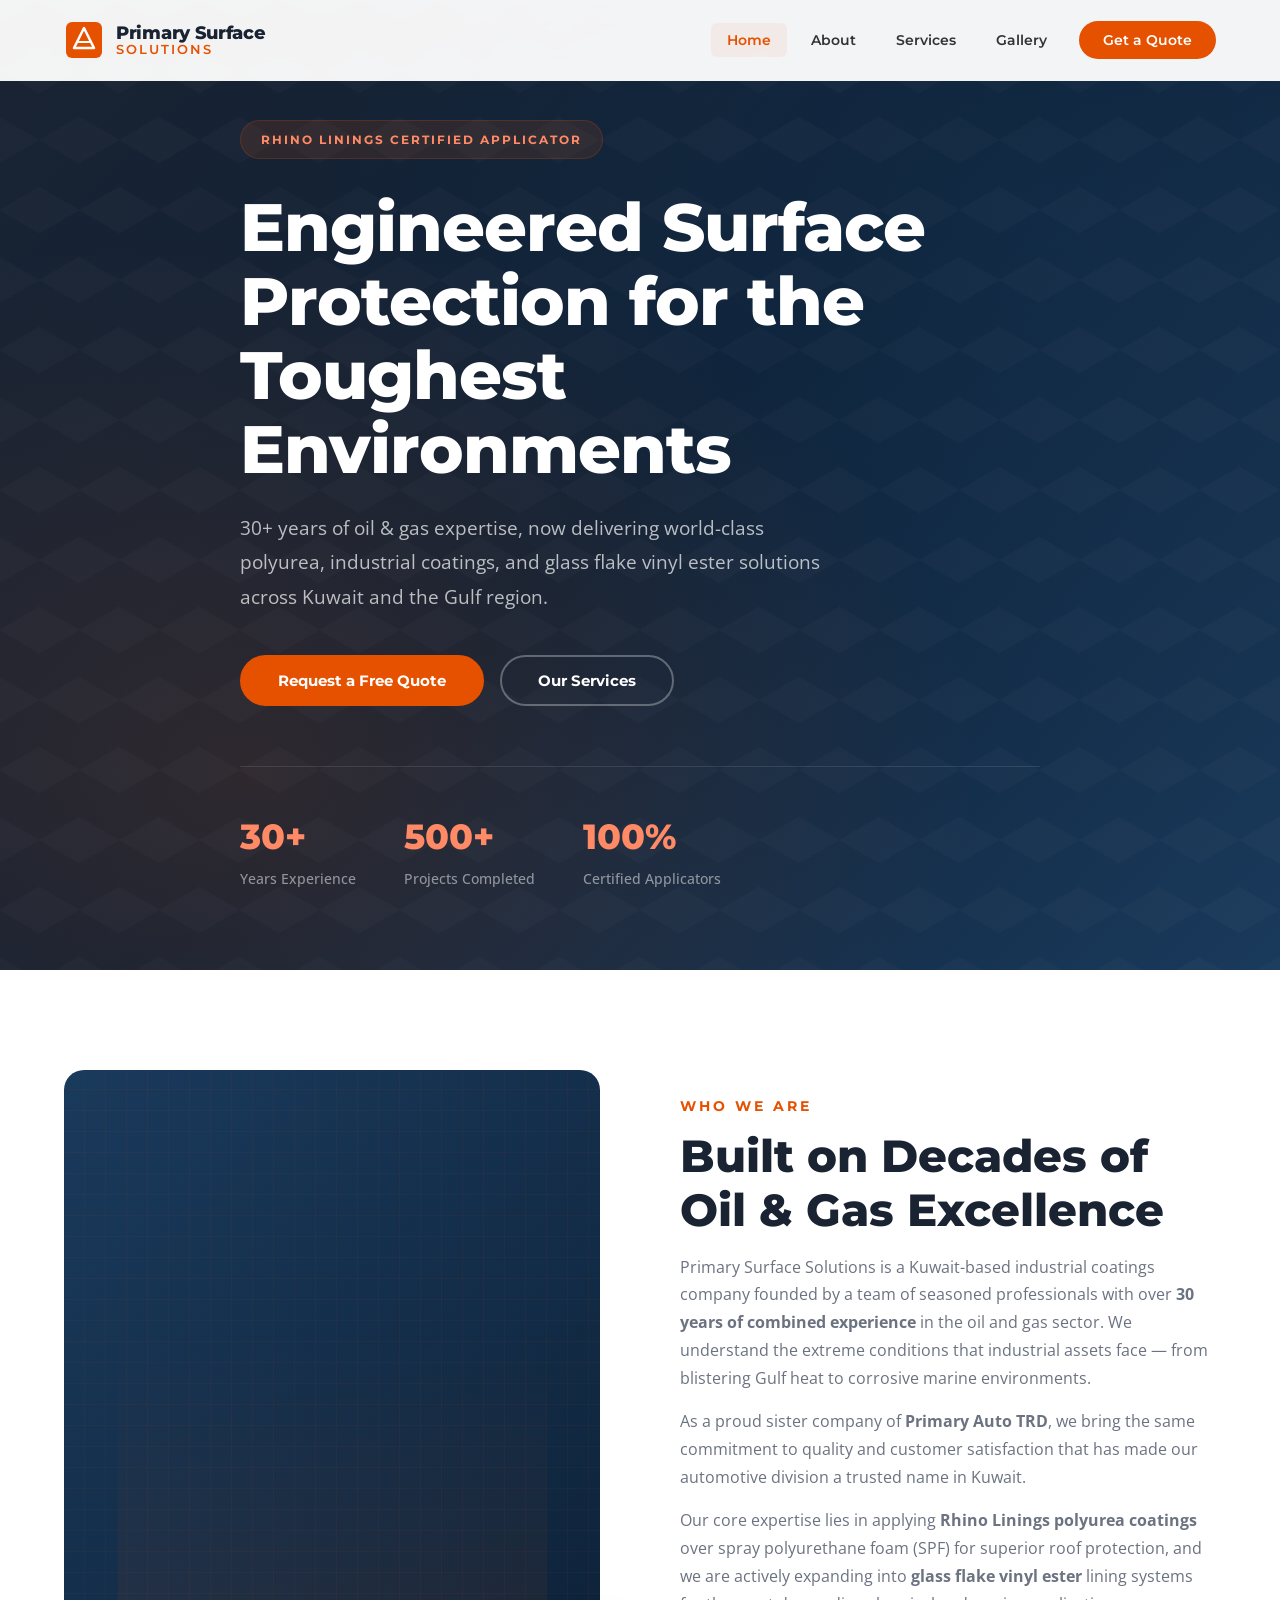
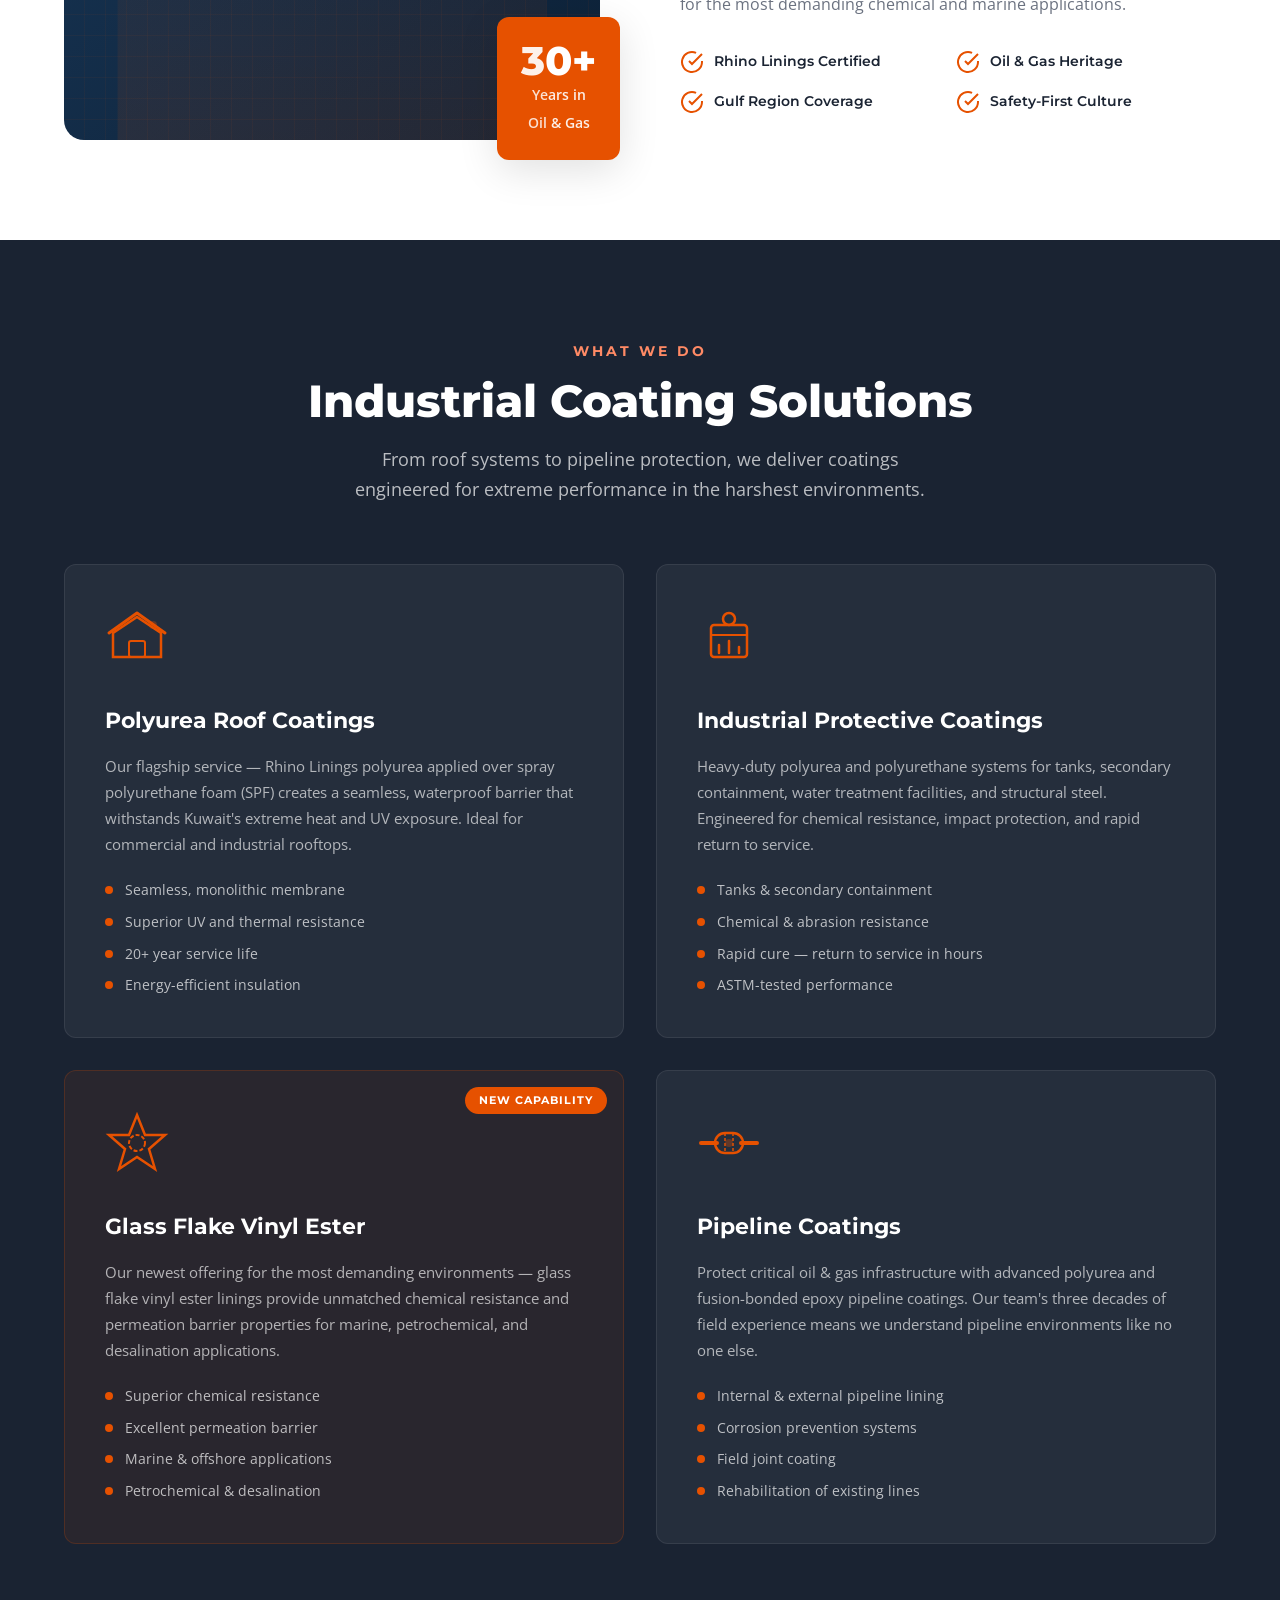
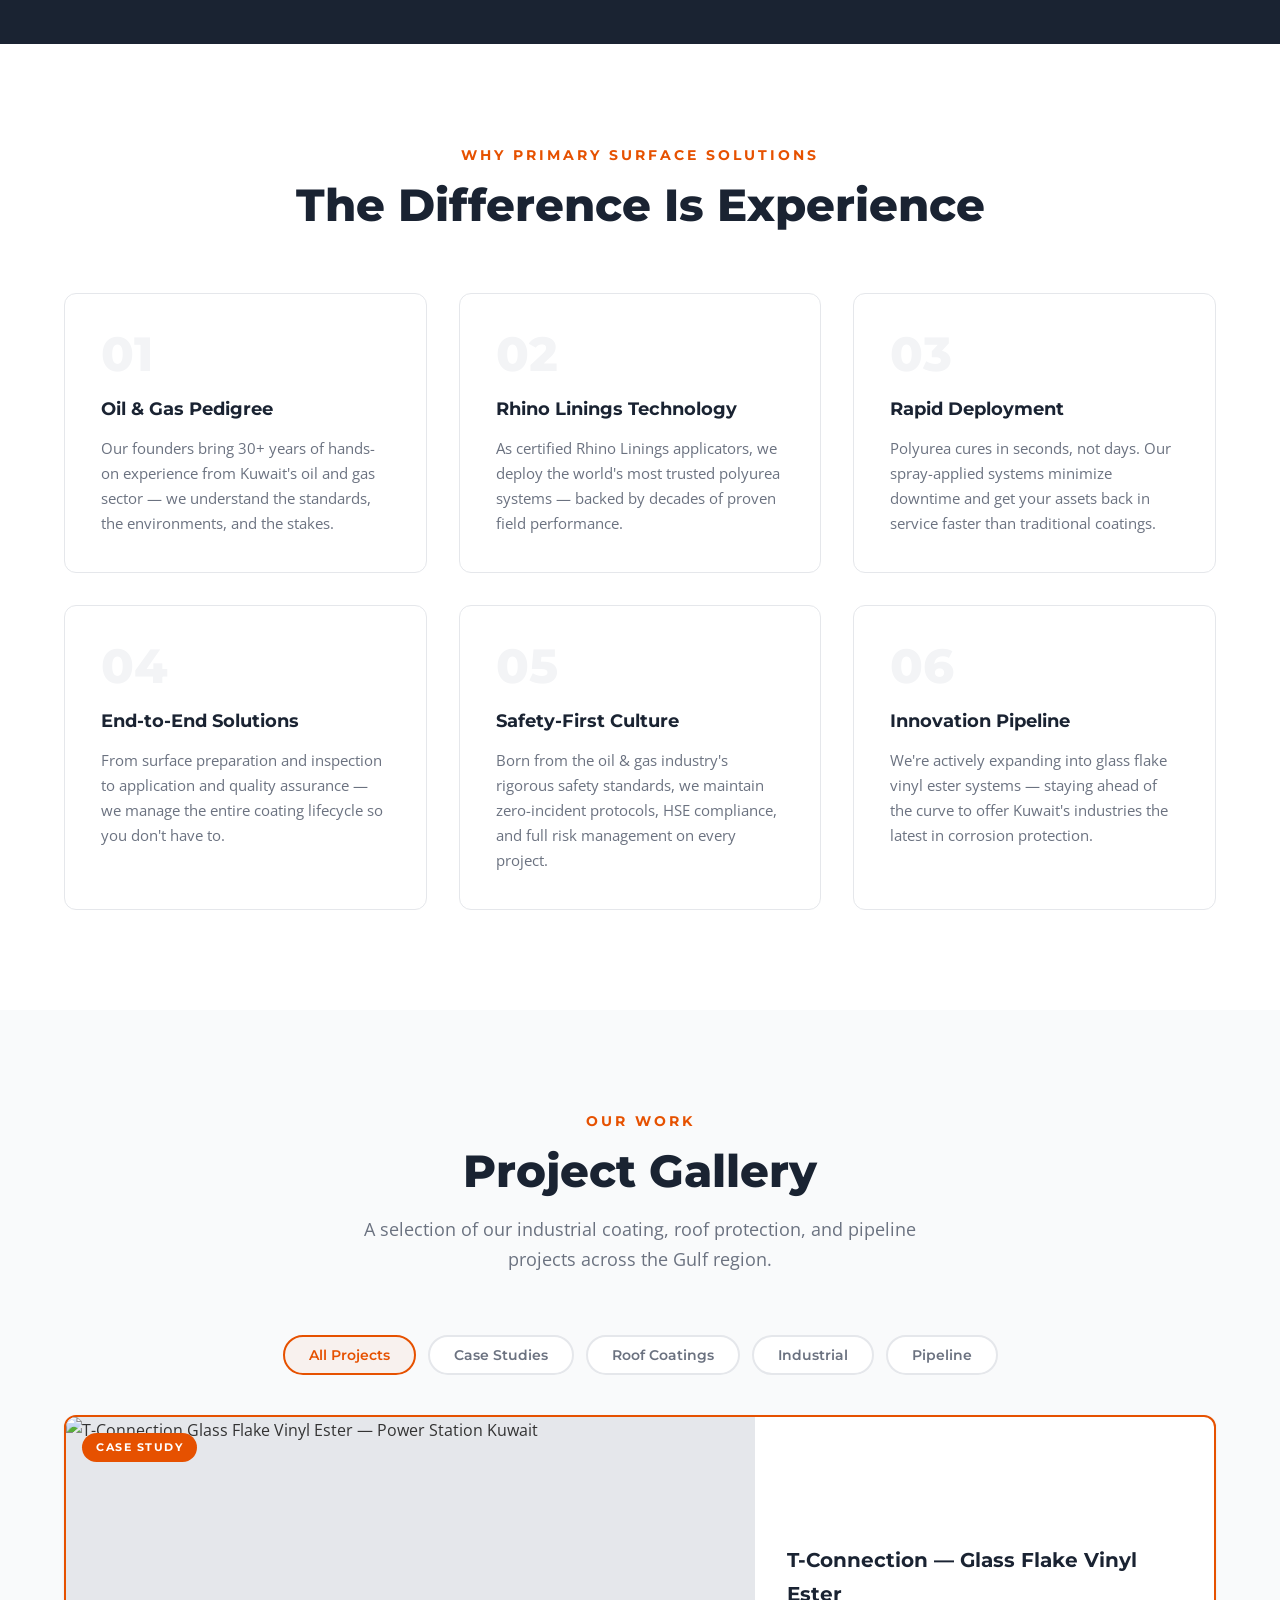
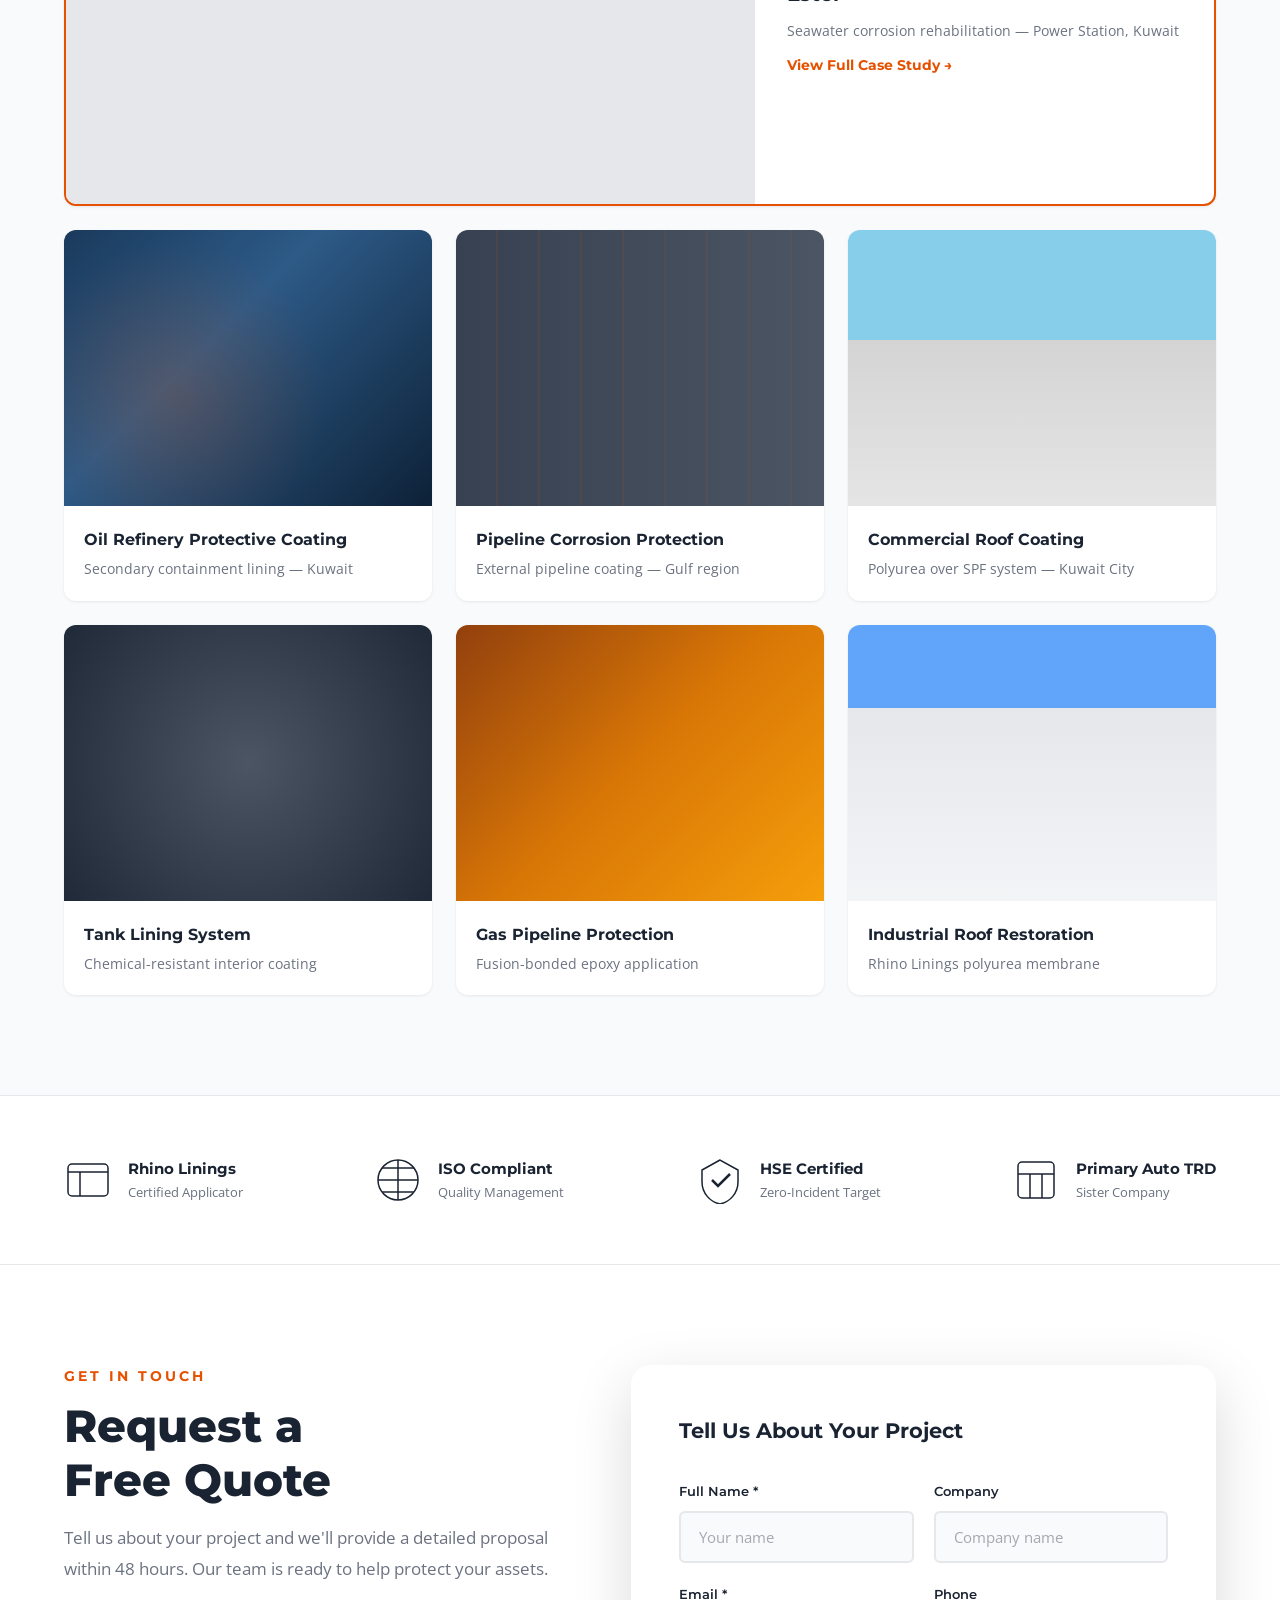
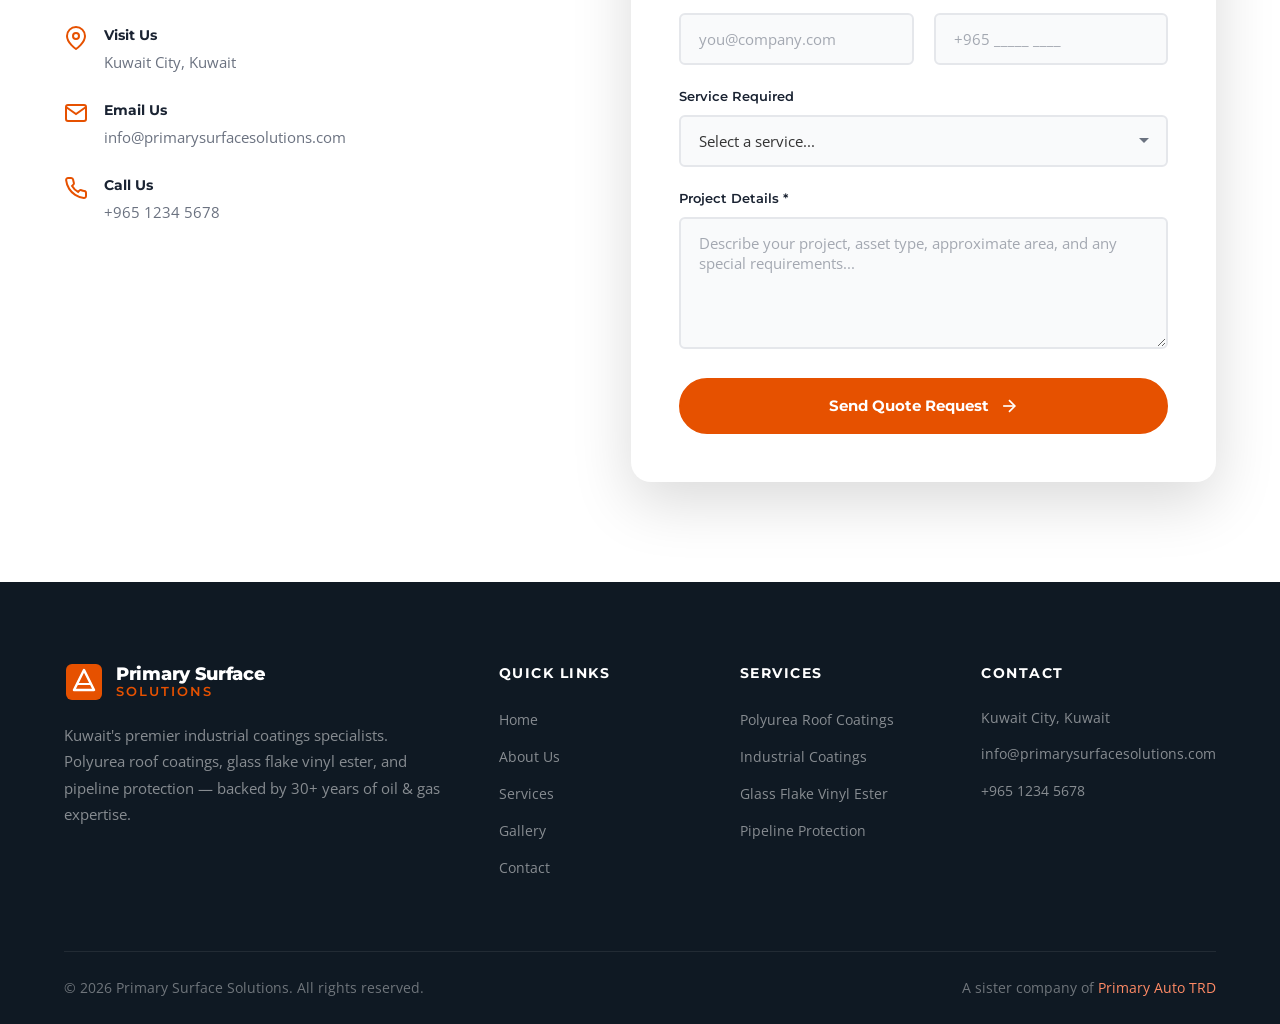
==== commit ba465010: "feat: Add T-Connection case study page with glass flake vinyl ester - New case study page for power " ====
--- a/index.html
+++ b/index.html
@@ -257,11 +257,26 @@
             </div>
             <div class="gallery__filters">
                 <button class="gallery__filter active" data-filter="all">All Projects</button>
+                <button class="gallery__filter" data-filter="case-study">Case Studies</button>
                 <button class="gallery__filter" data-filter="roofing">Roof Coatings</button>
                 <button class="gallery__filter" data-filter="industrial">Industrial</button>
                 <button class="gallery__filter" data-filter="pipeline">Pipeline</button>
             </div>
             <div class="gallery__grid">
+
+                <!-- FEATURED: T-Connection Case Study -->
+                <a href="case-study-t-connection.html" class="gallery__item gallery__item--featured" data-category="case-study">
+                    <div class="gallery__featured-badge">Case Study</div>
+                    <div class="gallery__image gallery__image--cs">
+                        <img src="images/Image1.jpeg" alt="T-Connection Glass Flake Vinyl Ester — Power Station Kuwait" loading="lazy">
+                    </div>
+                    <div class="gallery__caption">
+                        <h4>T-Connection — Glass Flake Vinyl Ester</h4>
+                        <p>Seawater corrosion rehabilitation — Power Station, Kuwait</p>
+                        <span class="gallery__read-more">View Full Case Study →</span>
+                    </div>
+                </a>
+
                 <div class="gallery__item" data-category="industrial">
                     <div class="gallery__image gallery__image--1"></div>
                     <div class="gallery__caption">
--- a/css/style.css
+++ b/css/style.css
@@ -827,6 +827,74 @@
     color: var(--color-text-light);
 }
 
+/* Featured Gallery Item (Case Study) */
+.gallery__item--featured {
+    grid-column: 1 / -1;
+    display: grid;
+    grid-template-columns: 1.5fr 1fr;
+    text-decoration: none;
+    color: inherit;
+    position: relative;
+    border: 2px solid var(--color-primary);
+}
+
+.gallery__item--featured .gallery__image {
+    aspect-ratio: 16/9;
+}
+
+.gallery__item--featured .gallery__caption {
+    display: flex;
+    flex-direction: column;
+    justify-content: center;
+    padding: 32px;
+}
+
+.gallery__item--featured .gallery__caption h4 {
+    font-size: 1.25rem;
+    margin-bottom: 8px;
+}
+
+.gallery__featured-badge {
+    position: absolute;
+    top: 16px;
+    left: 16px;
+    font-family: var(--font-heading);
+    font-size: 0.7rem;
+    font-weight: 700;
+    letter-spacing: 1.5px;
+    text-transform: uppercase;
+    background: var(--color-primary);
+    color: var(--color-white);
+    padding: 5px 14px;
+    border-radius: 50px;
+    z-index: 2;
+}
+
+.gallery__read-more {
+    display: inline-block;
+    margin-top: 12px;
+    font-family: var(--font-heading);
+    font-size: 0.88rem;
+    font-weight: 700;
+    color: var(--color-primary);
+    transition: color var(--transition);
+}
+
+.gallery__item--featured:hover .gallery__read-more {
+    color: var(--color-primary-dark);
+}
+
+.gallery__image--cs {
+    background: var(--color-gray-200);
+}
+
+.gallery__image--cs img {
+    width: 100%;
+    height: 100%;
+    object-fit: cover;
+    display: block;
+}
+
 /* ==========================================
    TRUST BAR
    ========================================== */
@@ -1269,6 +1337,10 @@
     }
 
     /* Mobile Gallery */
+    .gallery__item--featured {
+        grid-template-columns: 1fr;
+    }
+
     .gallery__grid {
         grid-template-columns: 1fr 1fr;
         gap: 16px;
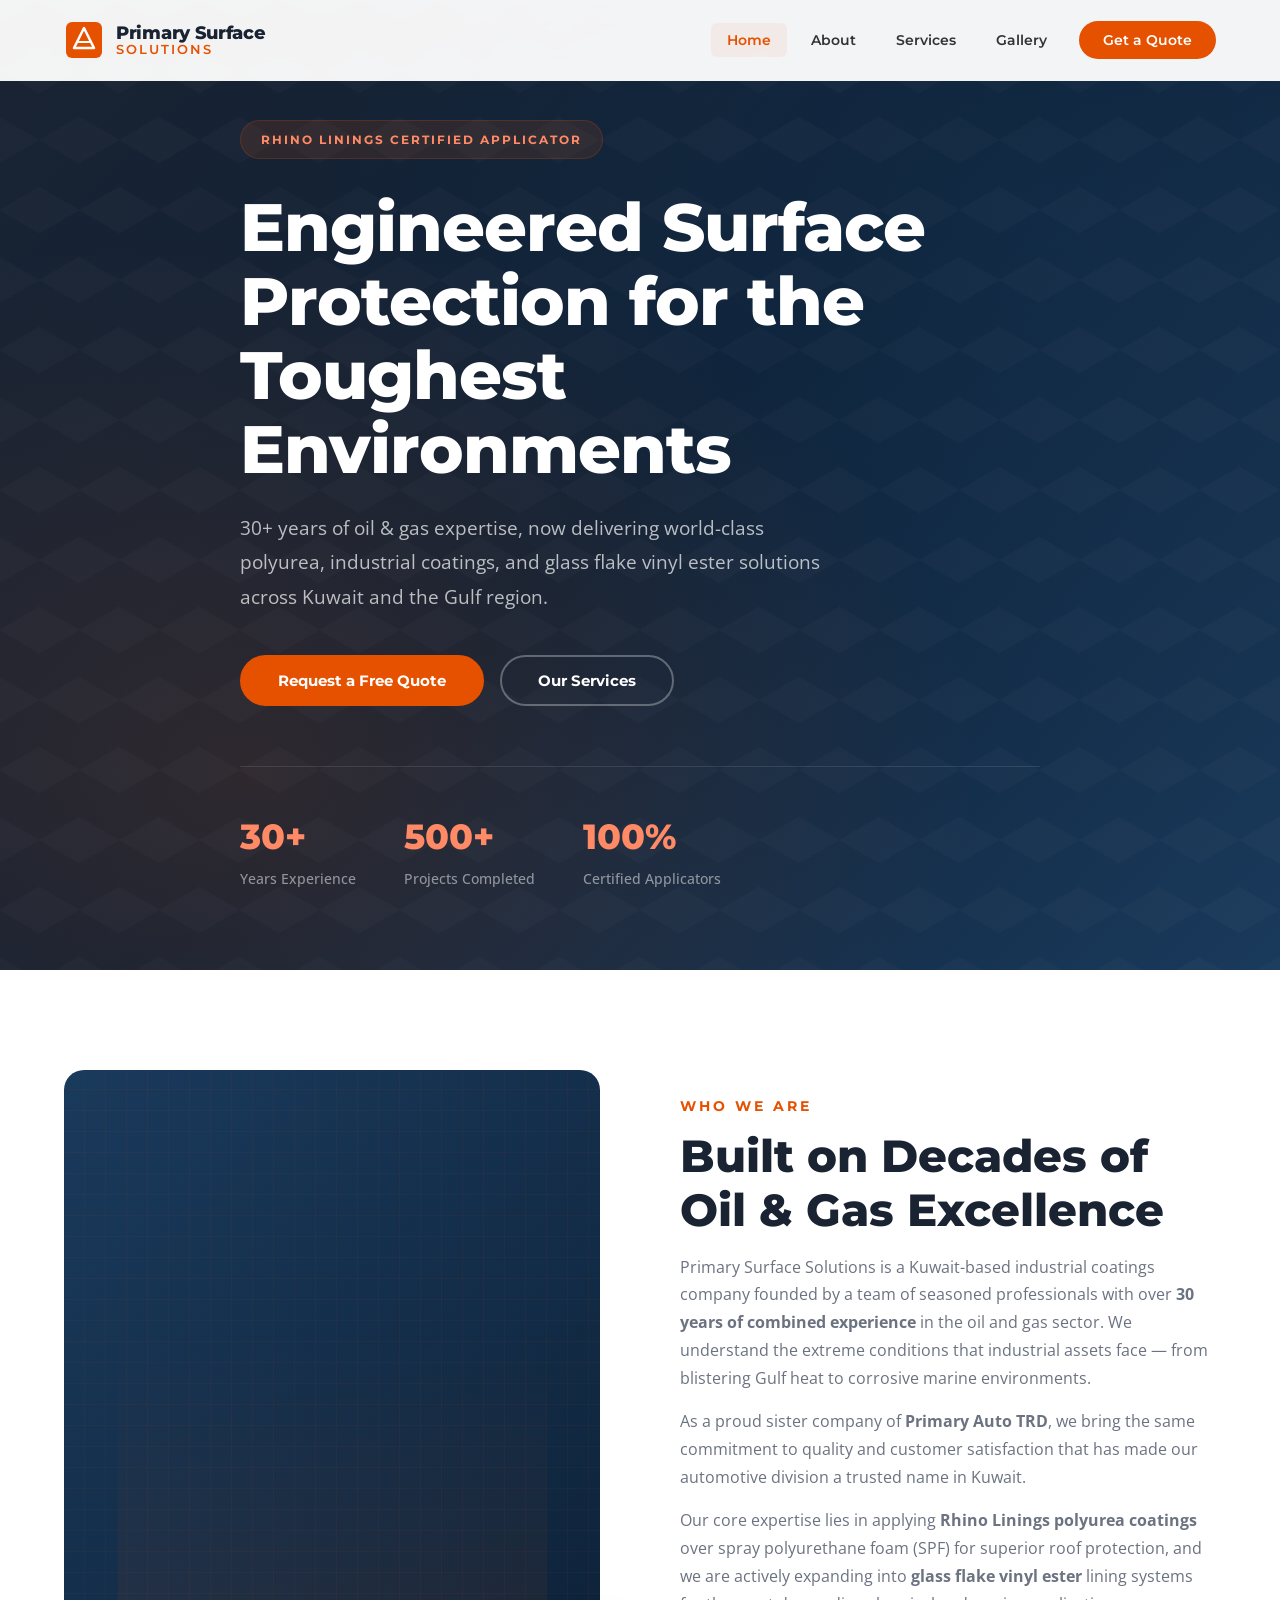
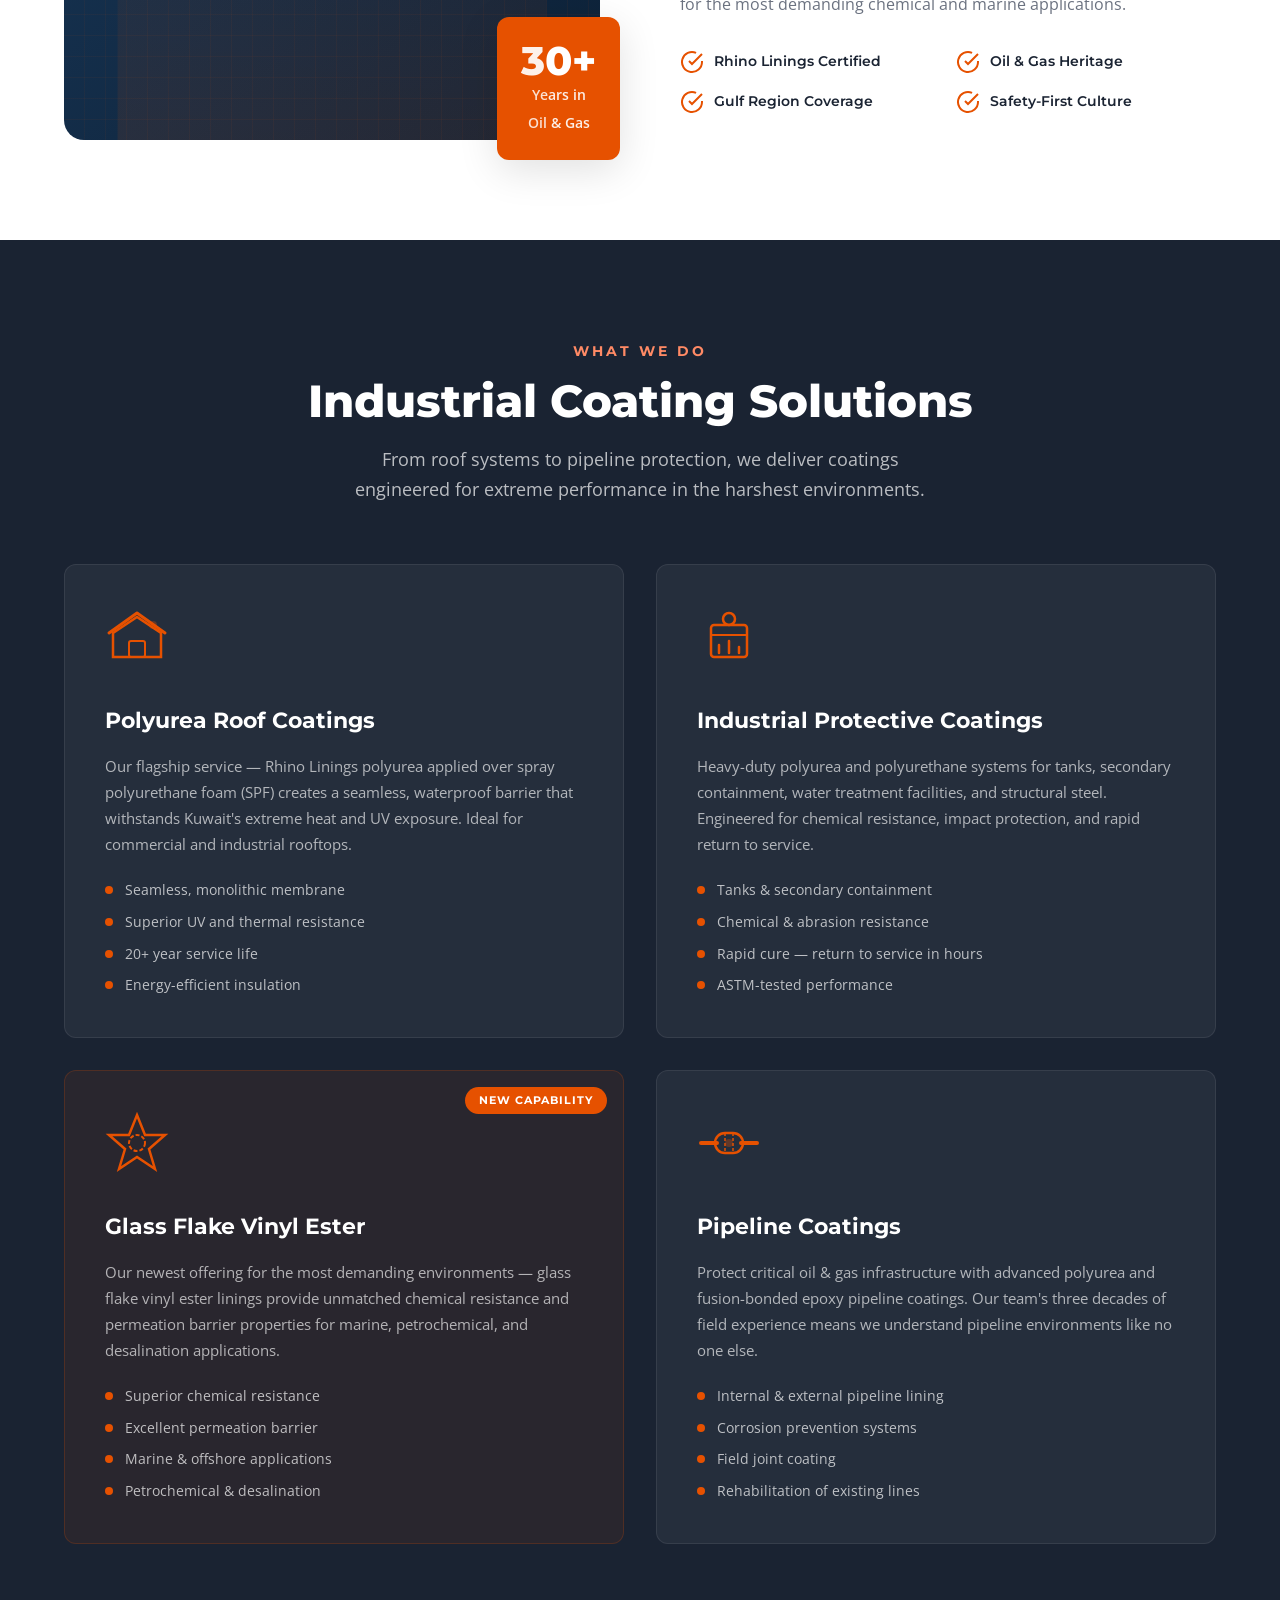
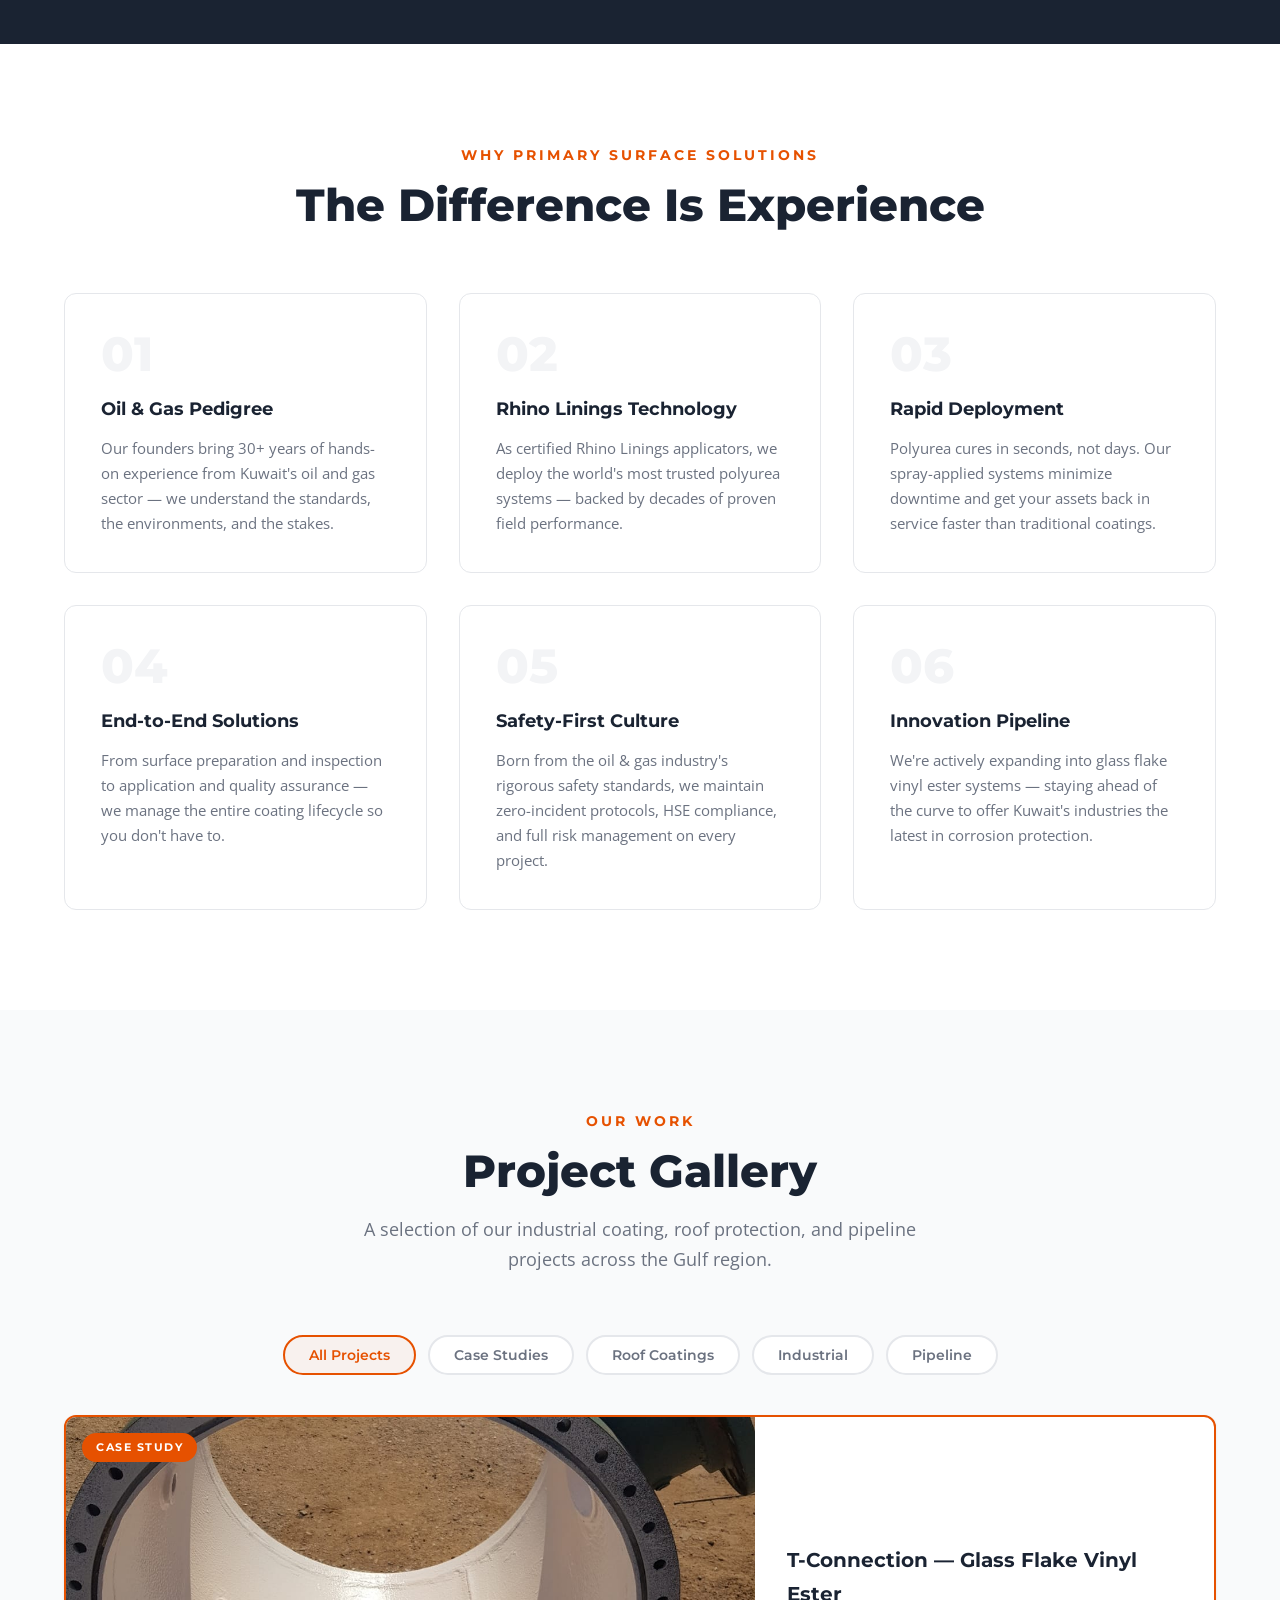
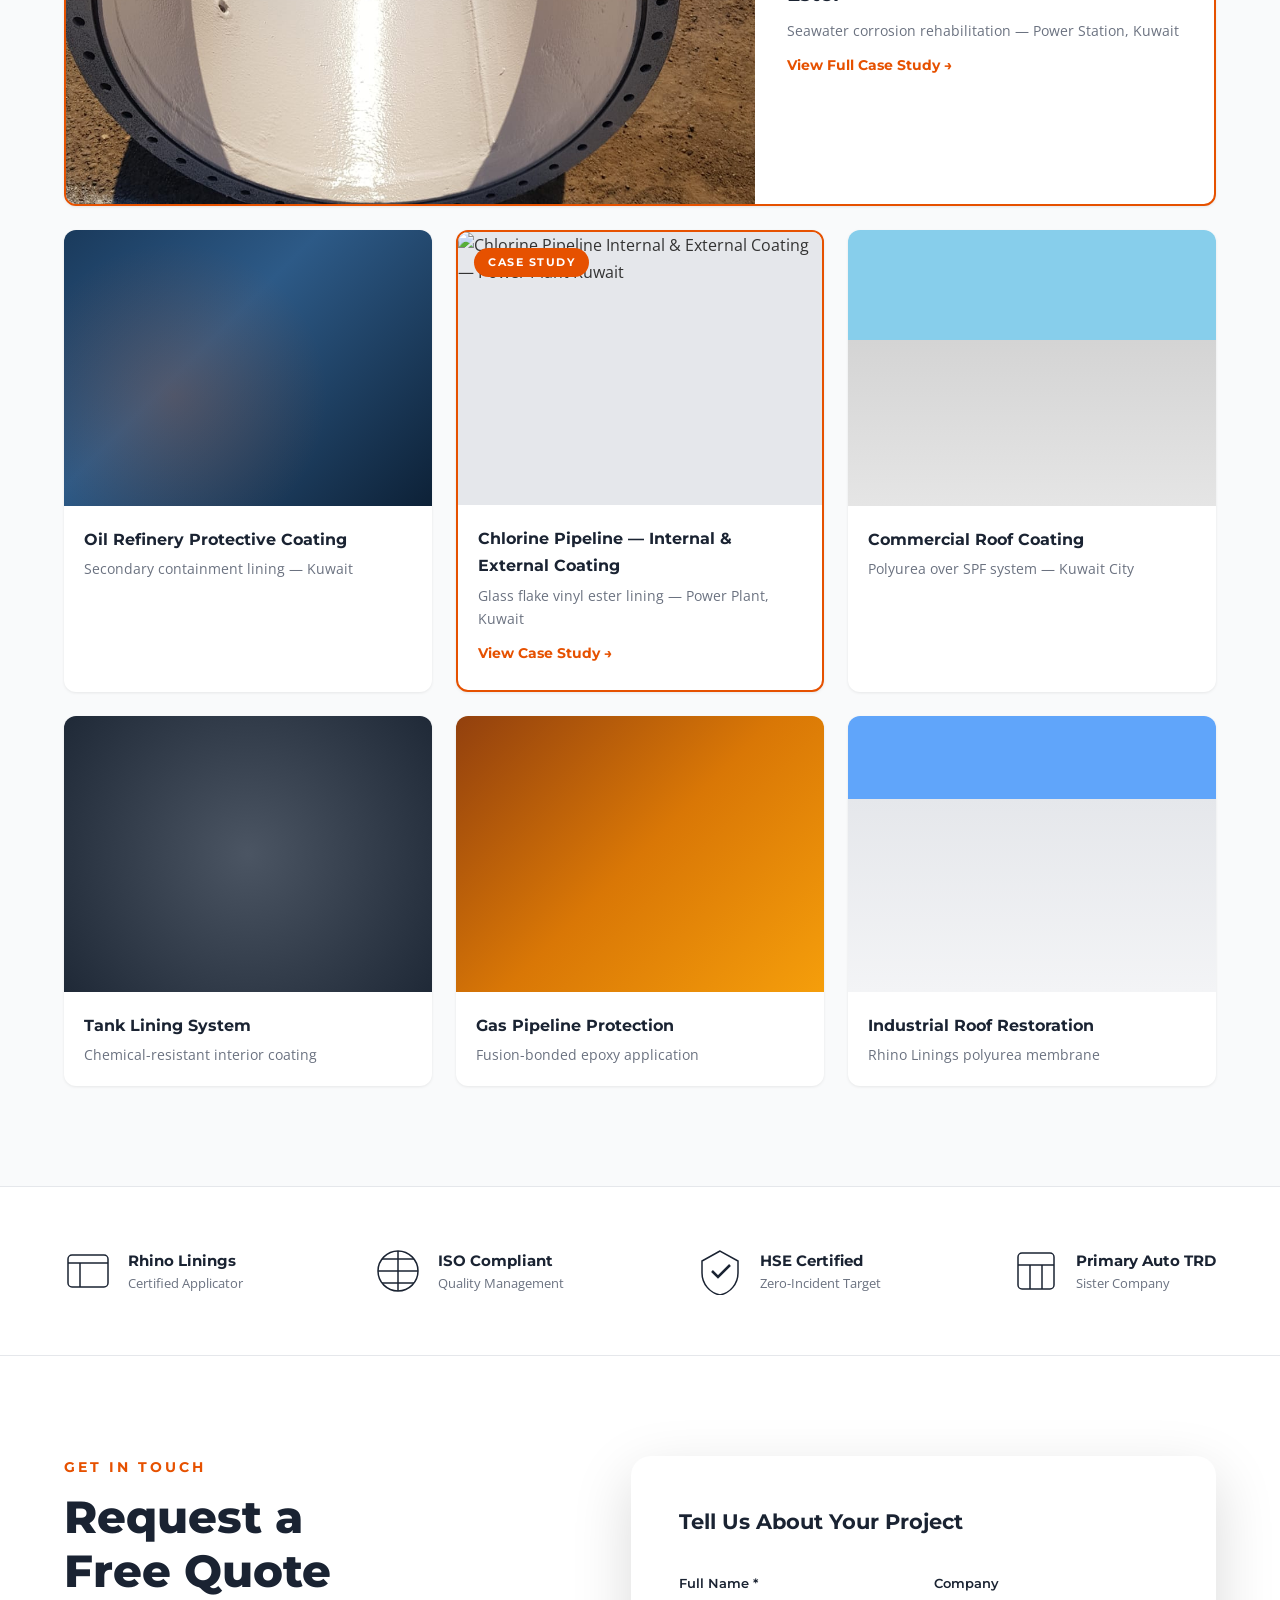
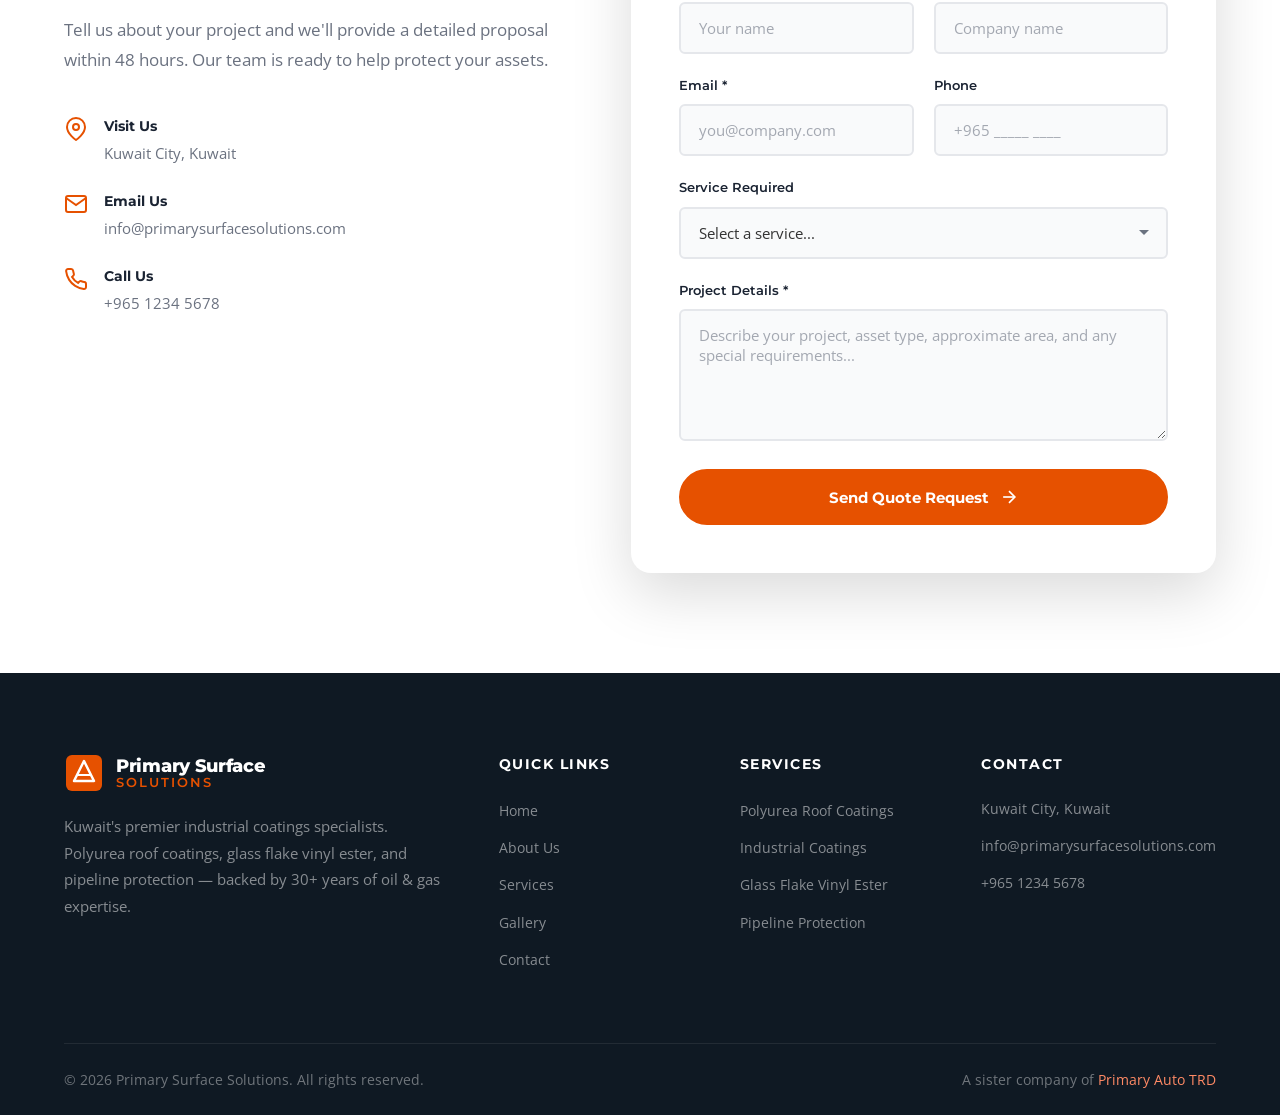
==== commit ce8d2fd7: "feat: Add chlorine pipeline case study and update gallery - New case study page for chlorine pipelin" ====
--- a/index.html
+++ b/index.html
@@ -284,13 +284,18 @@
                         <p>Secondary containment lining — Kuwait</p>
                     </div>
                 </div>
-                <div class="gallery__item" data-category="pipeline">
-                    <div class="gallery__image gallery__image--2"></div>
-                    <div class="gallery__caption">
-                        <h4>Pipeline Corrosion Protection</h4>
-                        <p>External pipeline coating — Gulf region</p>
-                    </div>
-                </div>
+                <!-- CASE STUDY: Chlorine Pipeline -->
+                <a href="case-study-chlorine-pipeline.html" class="gallery__item gallery__item--case-study" data-category="case-study">
+                    <div class="gallery__featured-badge">Case Study</div>
+                    <div class="gallery__image gallery__image--cs">
+                        <img src="images/chlorine-pipeline-1.jpeg" alt="Chlorine Pipeline Internal & External Coating — Power Plant Kuwait" loading="lazy">
+                    </div>
+                    <div class="gallery__caption">
+                        <h4>Chlorine Pipeline — Internal &amp; External Coating</h4>
+                        <p>Glass flake vinyl ester lining — Power Plant, Kuwait</p>
+                        <span class="gallery__read-more">View Case Study →</span>
+                    </div>
+                </a>
                 <div class="gallery__item" data-category="roofing">
                     <div class="gallery__image gallery__image--3"></div>
                     <div class="gallery__caption">
--- a/css/style.css
+++ b/css/style.css
@@ -895,6 +895,18 @@
     display: block;
 }
 
+/* Regular-size case study card in gallery */
+.gallery__item--case-study {
+    text-decoration: none;
+    color: inherit;
+    position: relative;
+    border: 2px solid var(--color-primary);
+}
+
+.gallery__item--case-study .gallery__caption {
+    padding-bottom: 24px;
+}
+
 /* ==========================================
    TRUST BAR
    ========================================== */
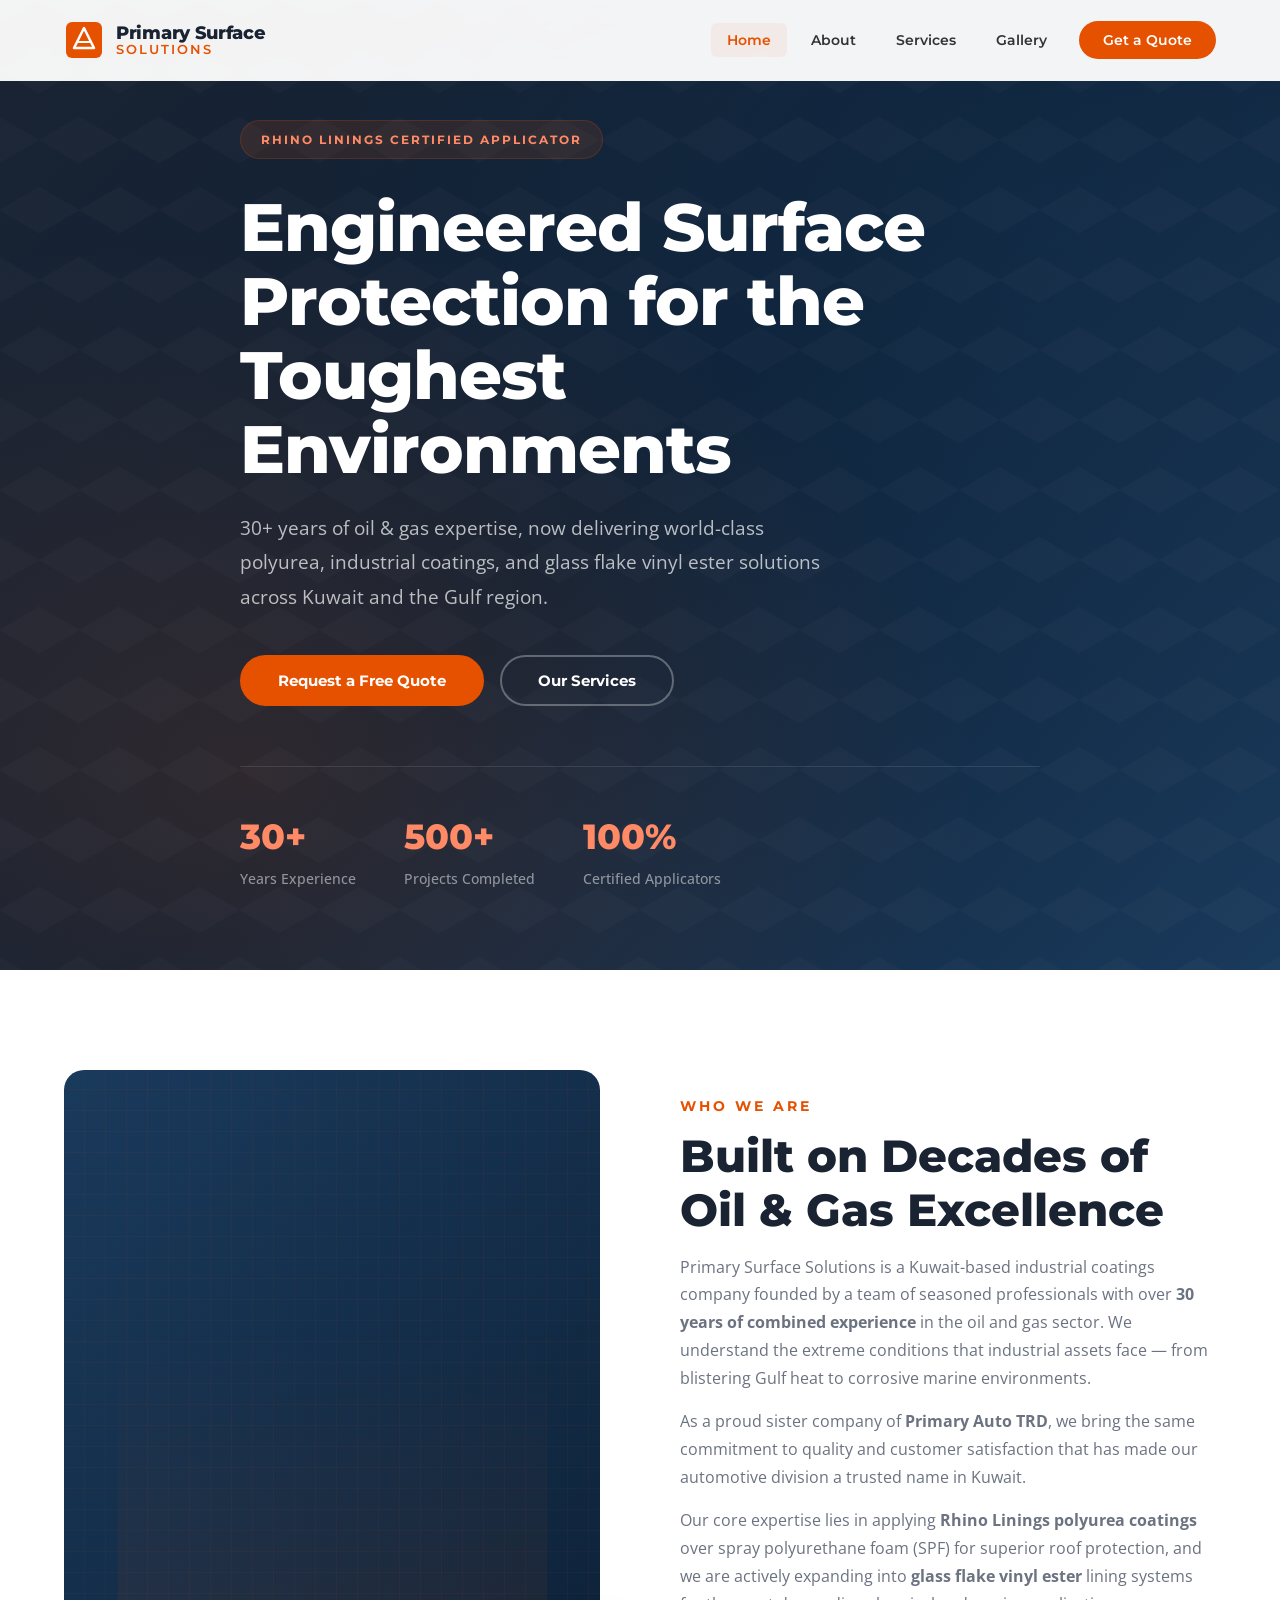
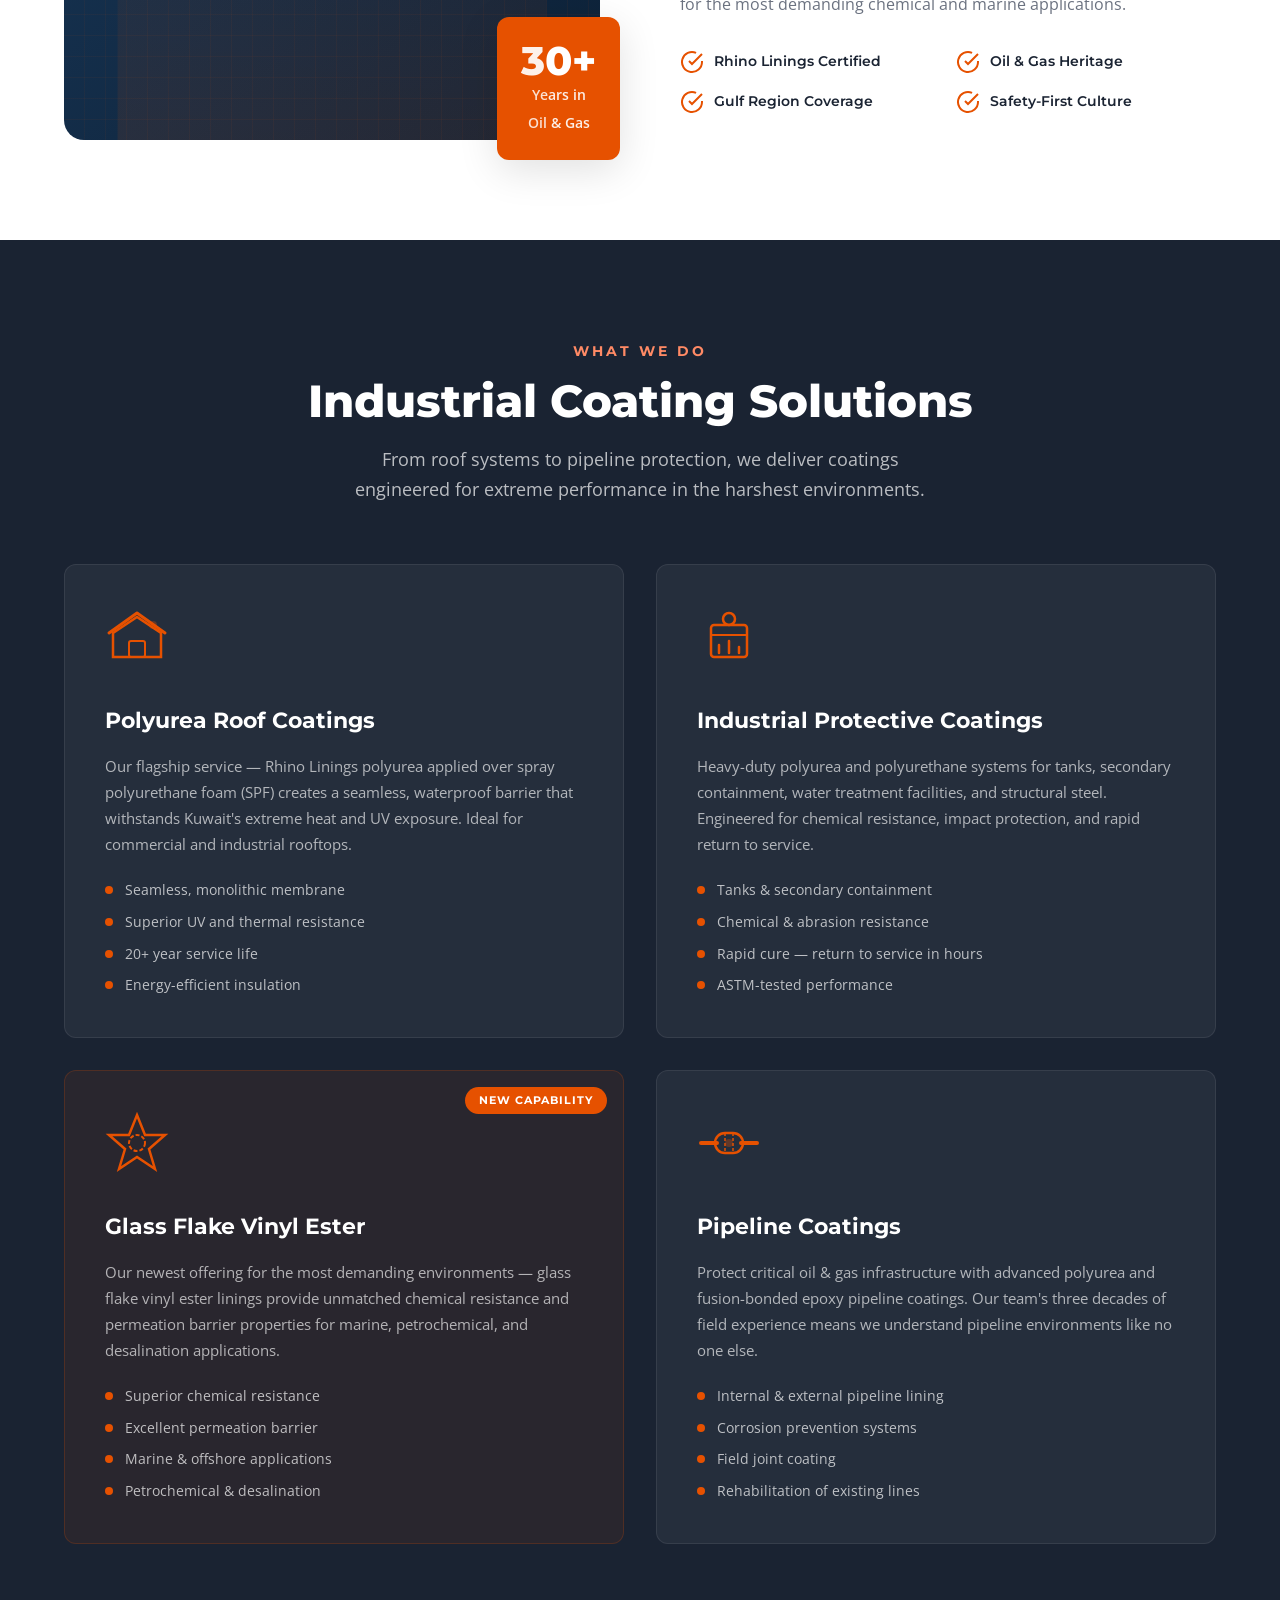
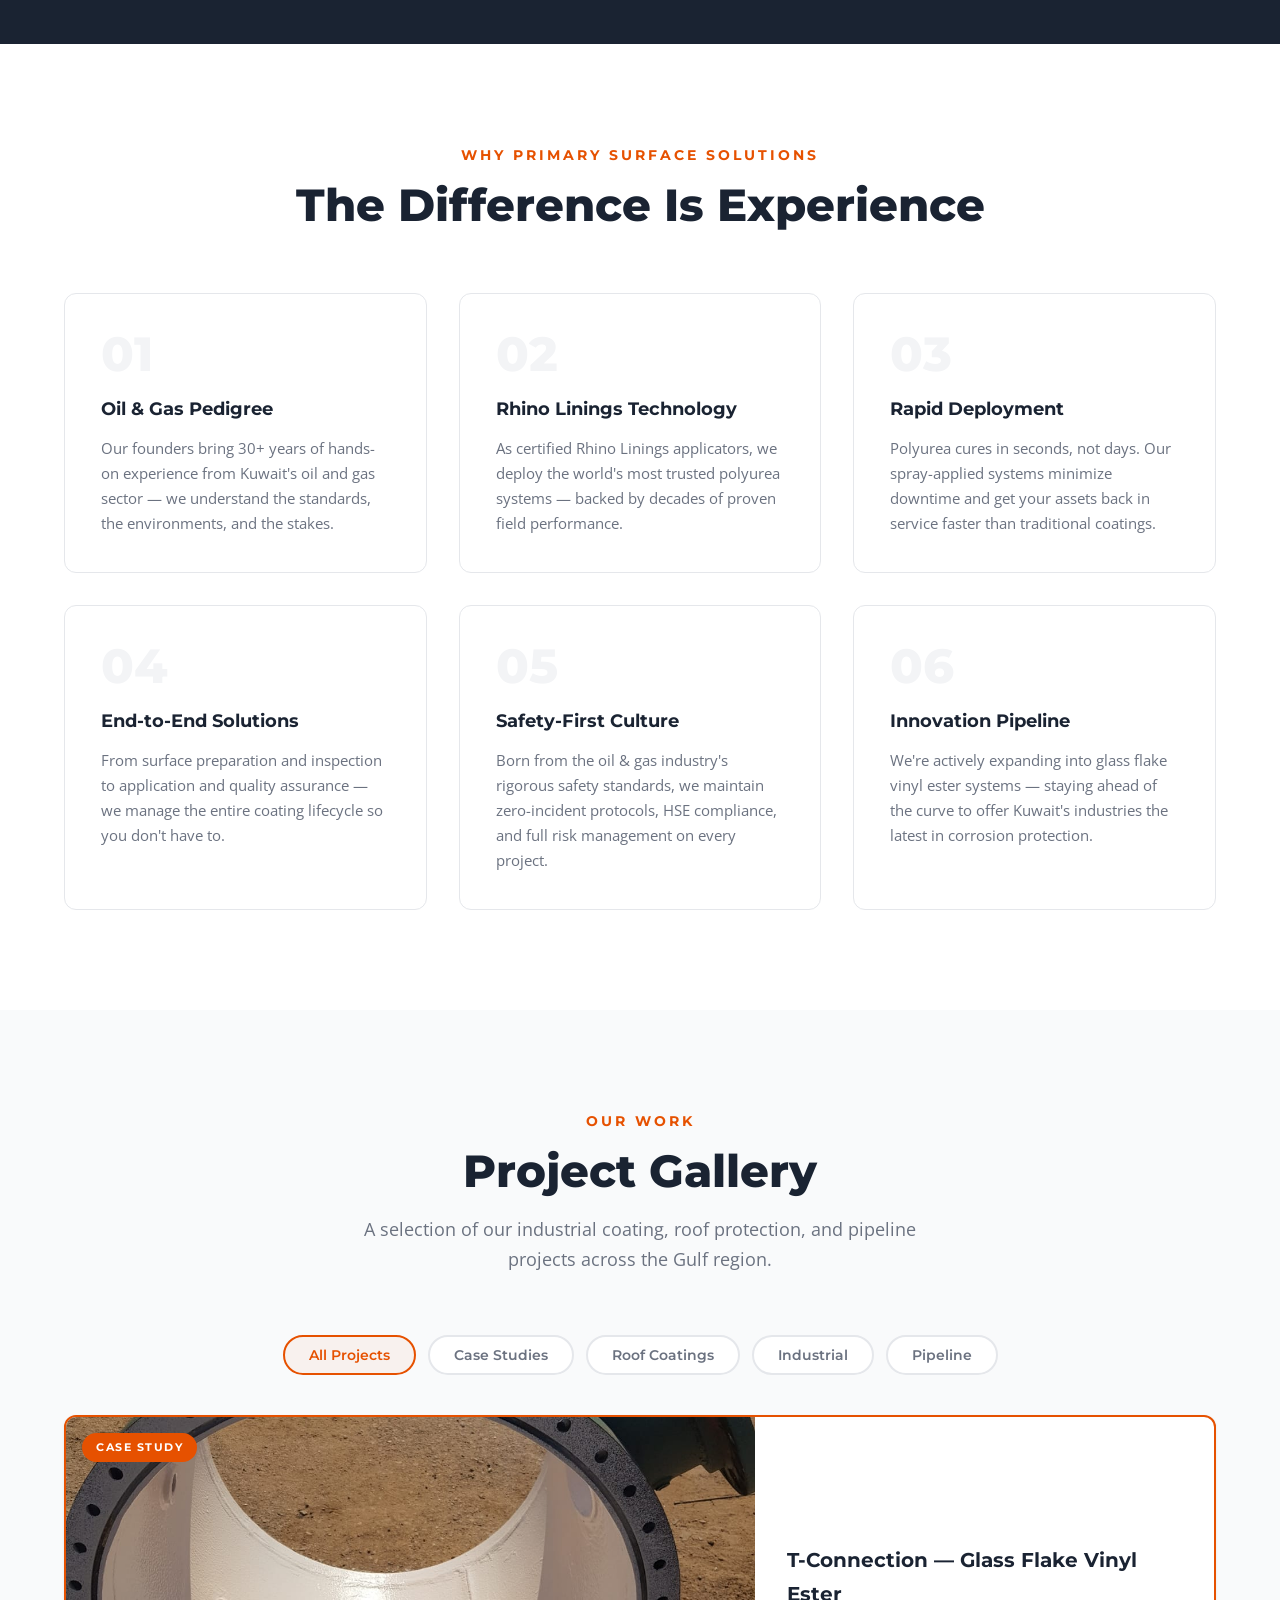
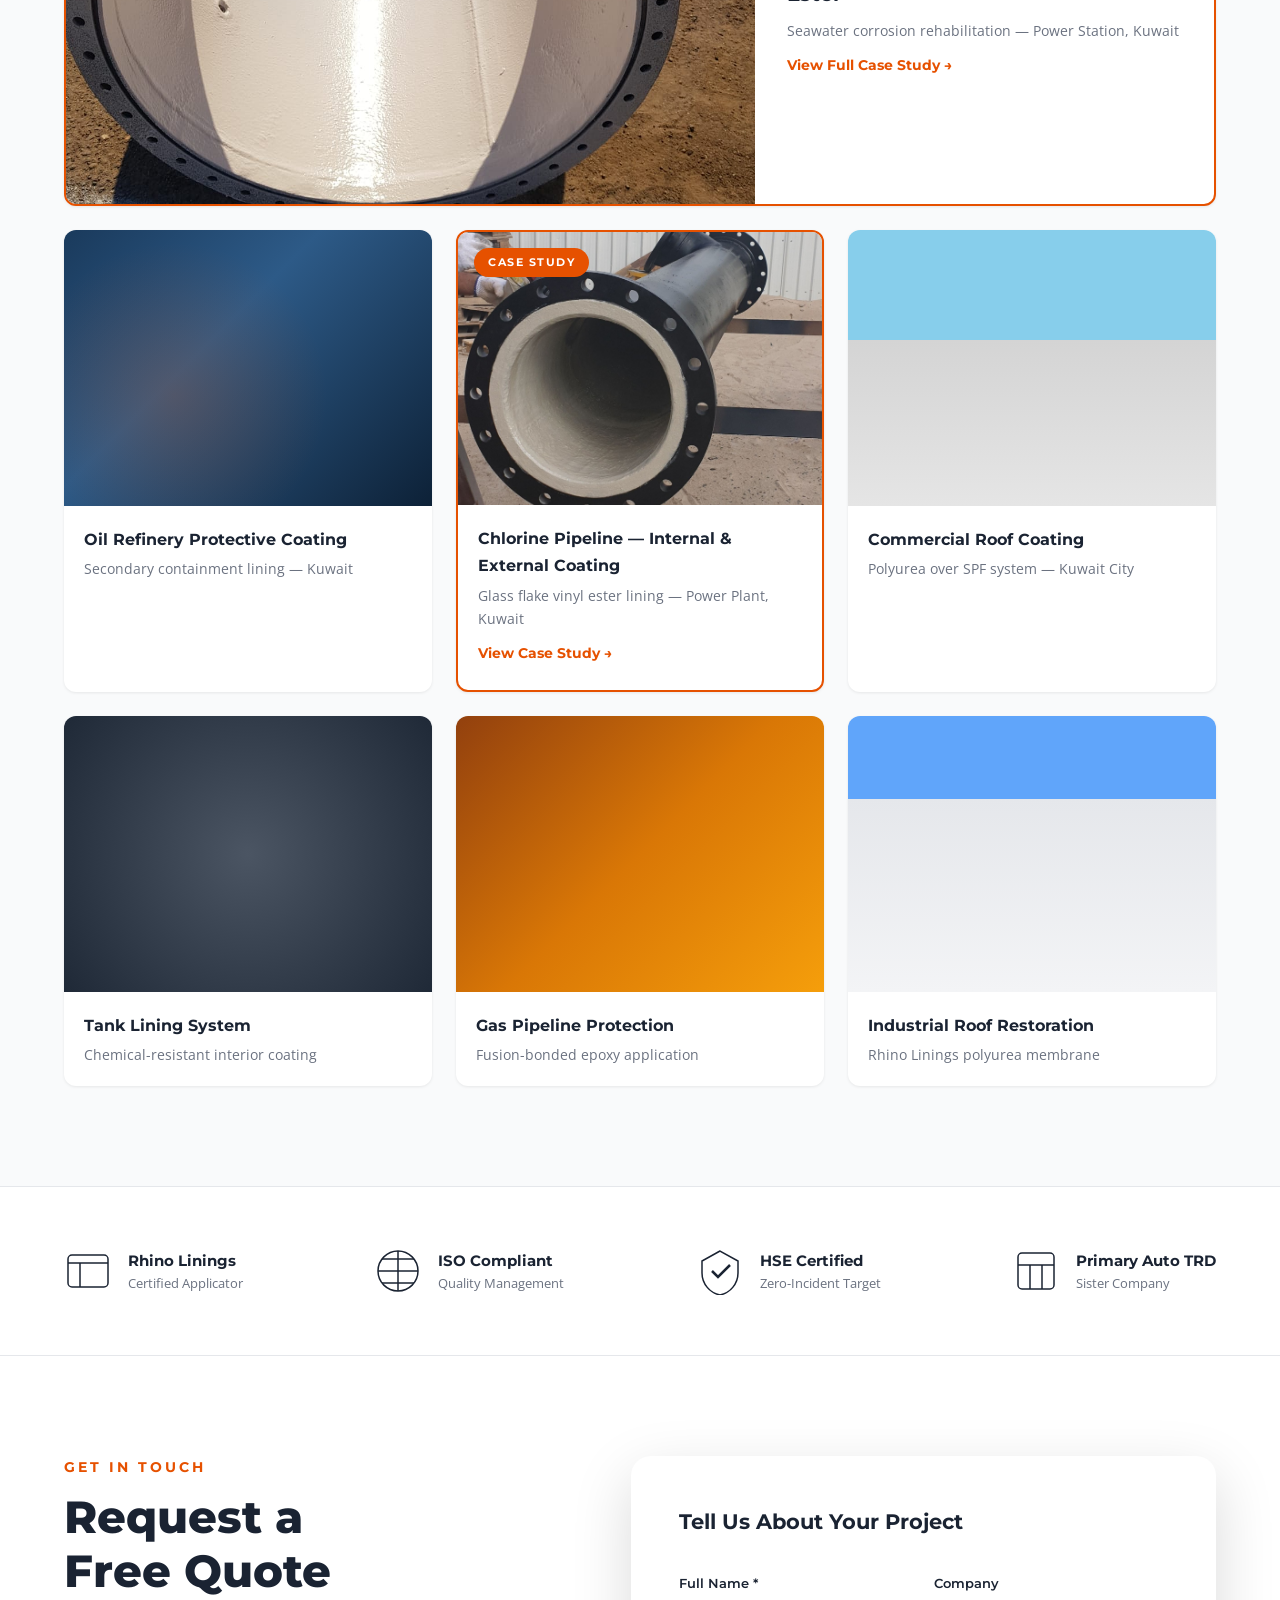
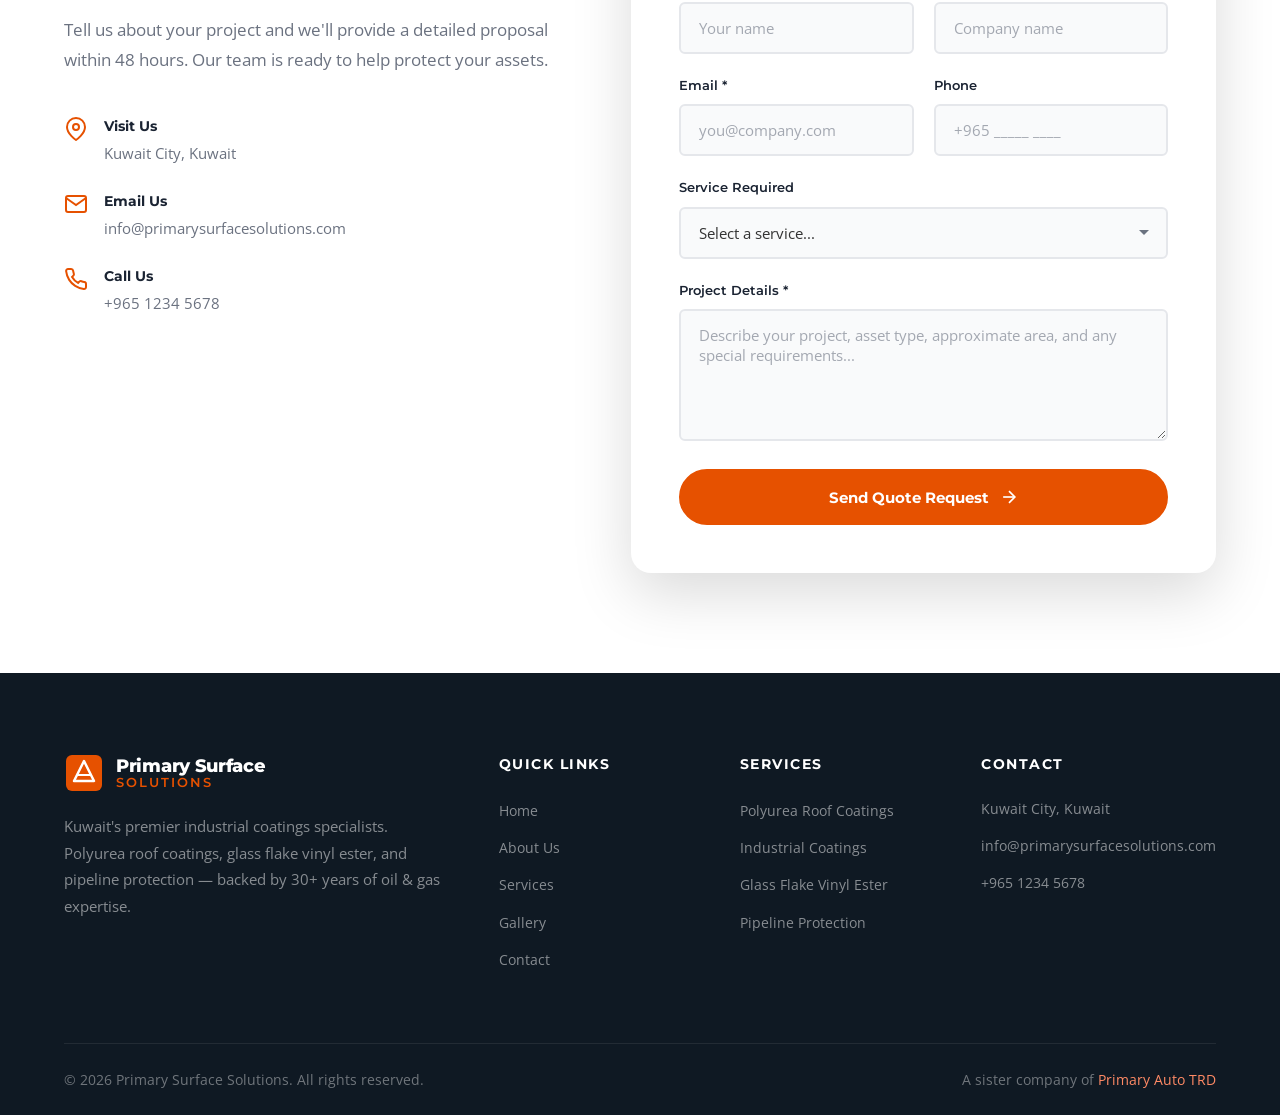
==== commit e9197e99: "fix: Update image references to match actual filenames (PL1-4.jpeg) chlorine-pipeline-1..4.jpeg → PL" ====
--- a/index.html
+++ b/index.html
@@ -288,7 +288,7 @@
                 <a href="case-study-chlorine-pipeline.html" class="gallery__item gallery__item--case-study" data-category="case-study">
                     <div class="gallery__featured-badge">Case Study</div>
                     <div class="gallery__image gallery__image--cs">
-                        <img src="images/chlorine-pipeline-1.jpeg" alt="Chlorine Pipeline Internal & External Coating — Power Plant Kuwait" loading="lazy">
+                        <img src="images/PL1.jpeg" alt="Chlorine Pipeline Internal & External Coating — Power Plant Kuwait" loading="lazy">
                     </div>
                     <div class="gallery__caption">
                         <h4>Chlorine Pipeline — Internal &amp; External Coating</h4>
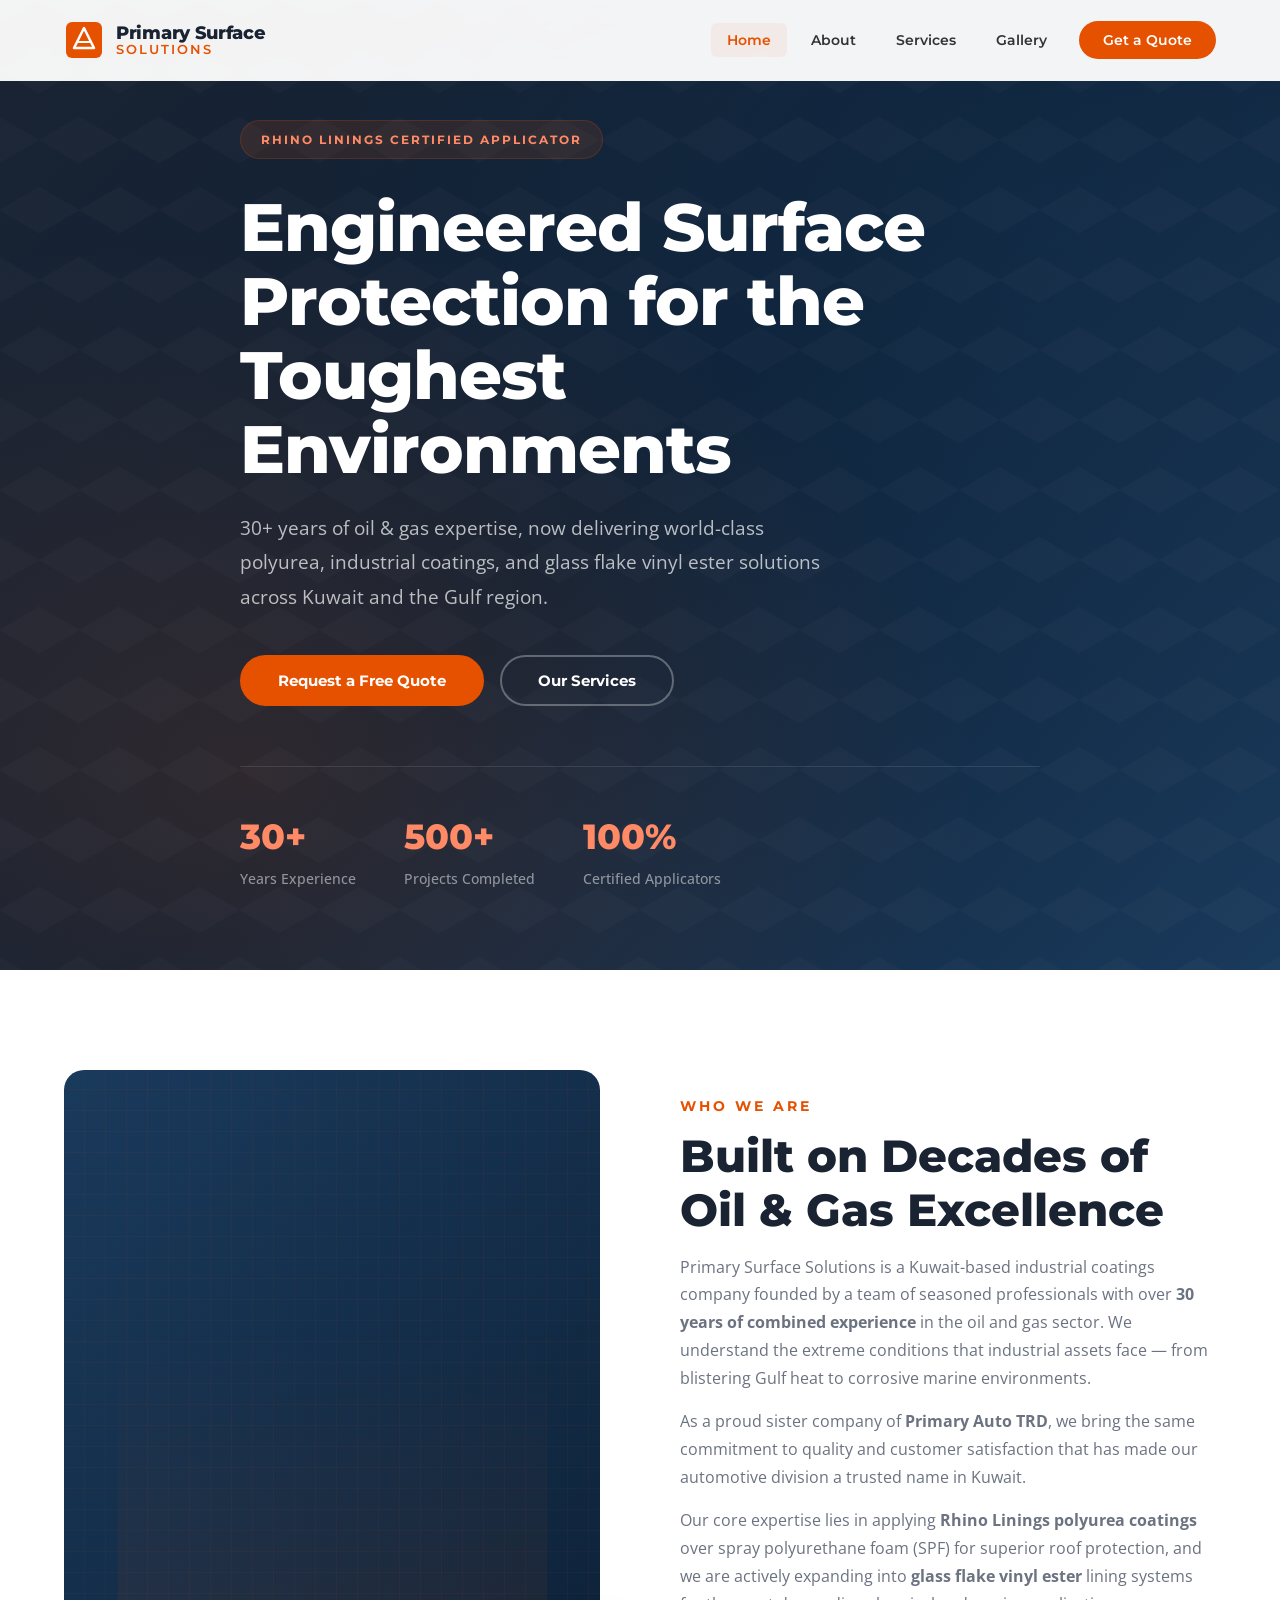
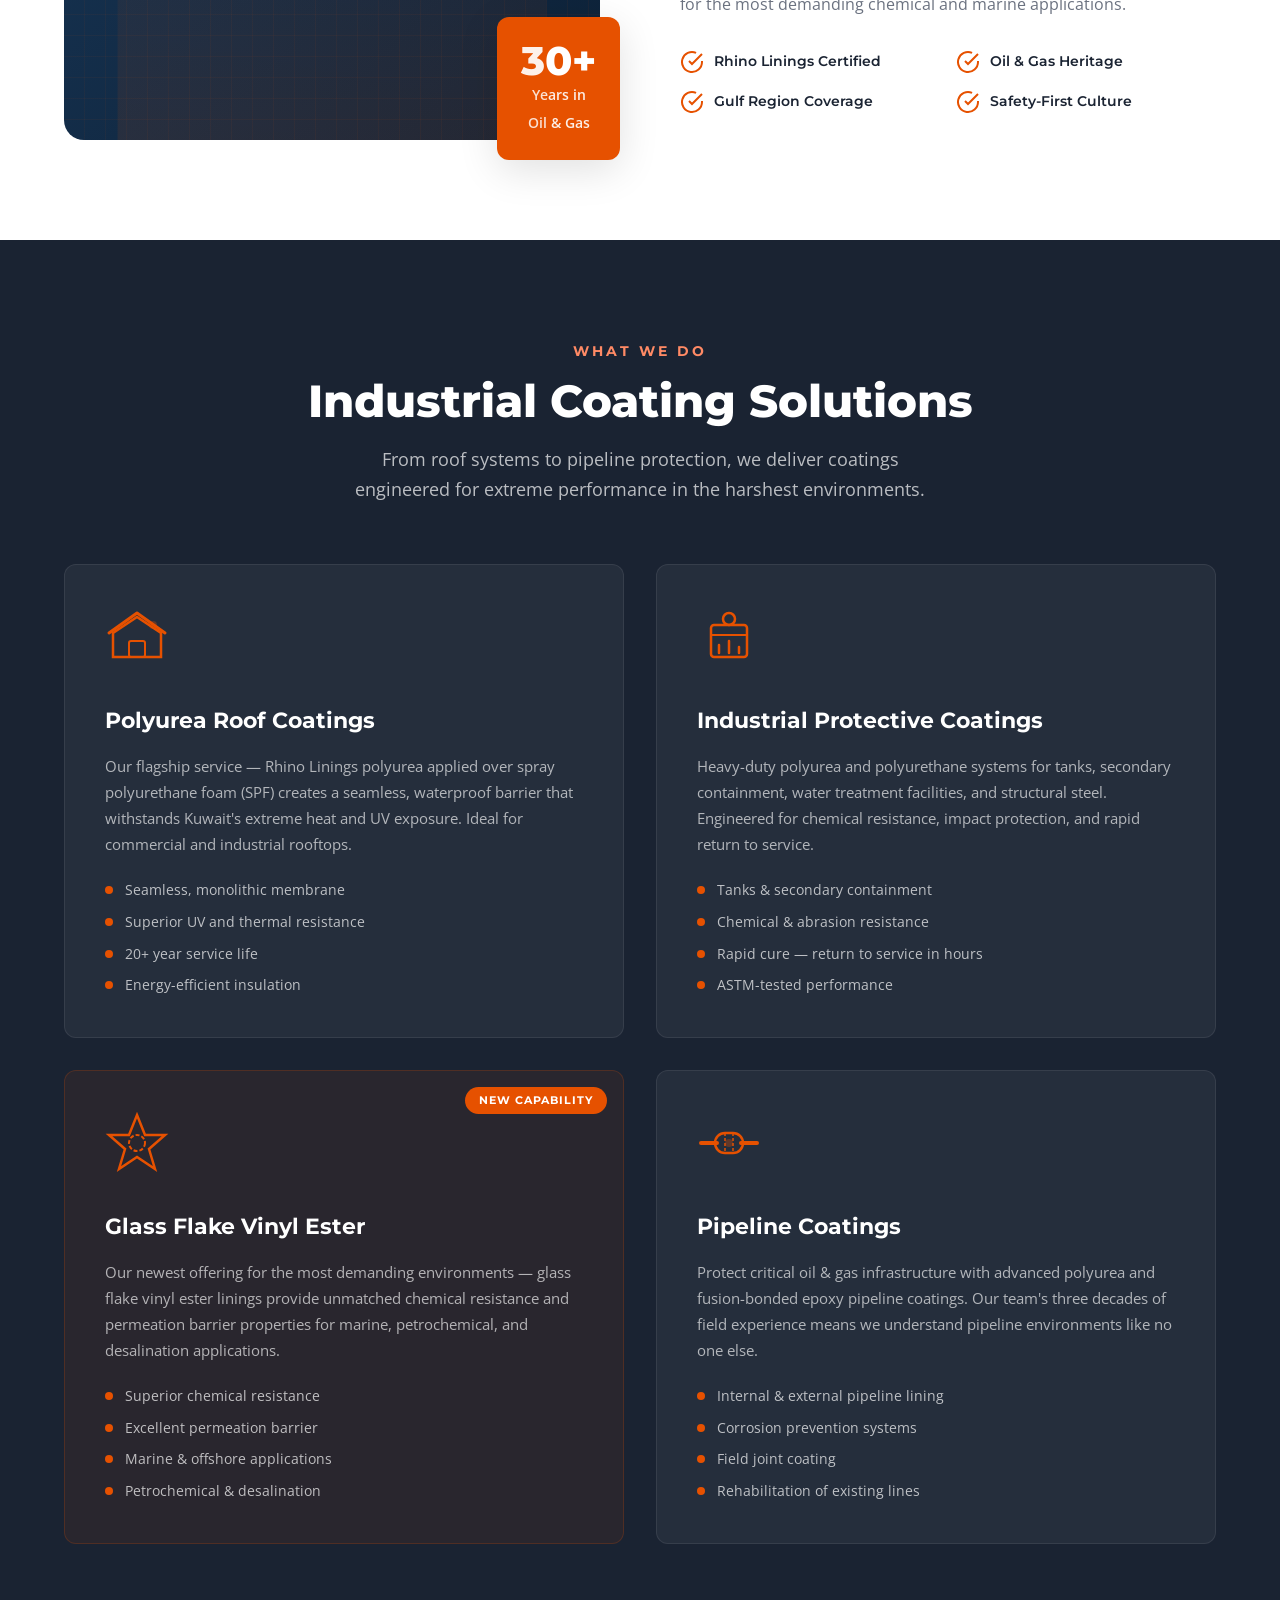
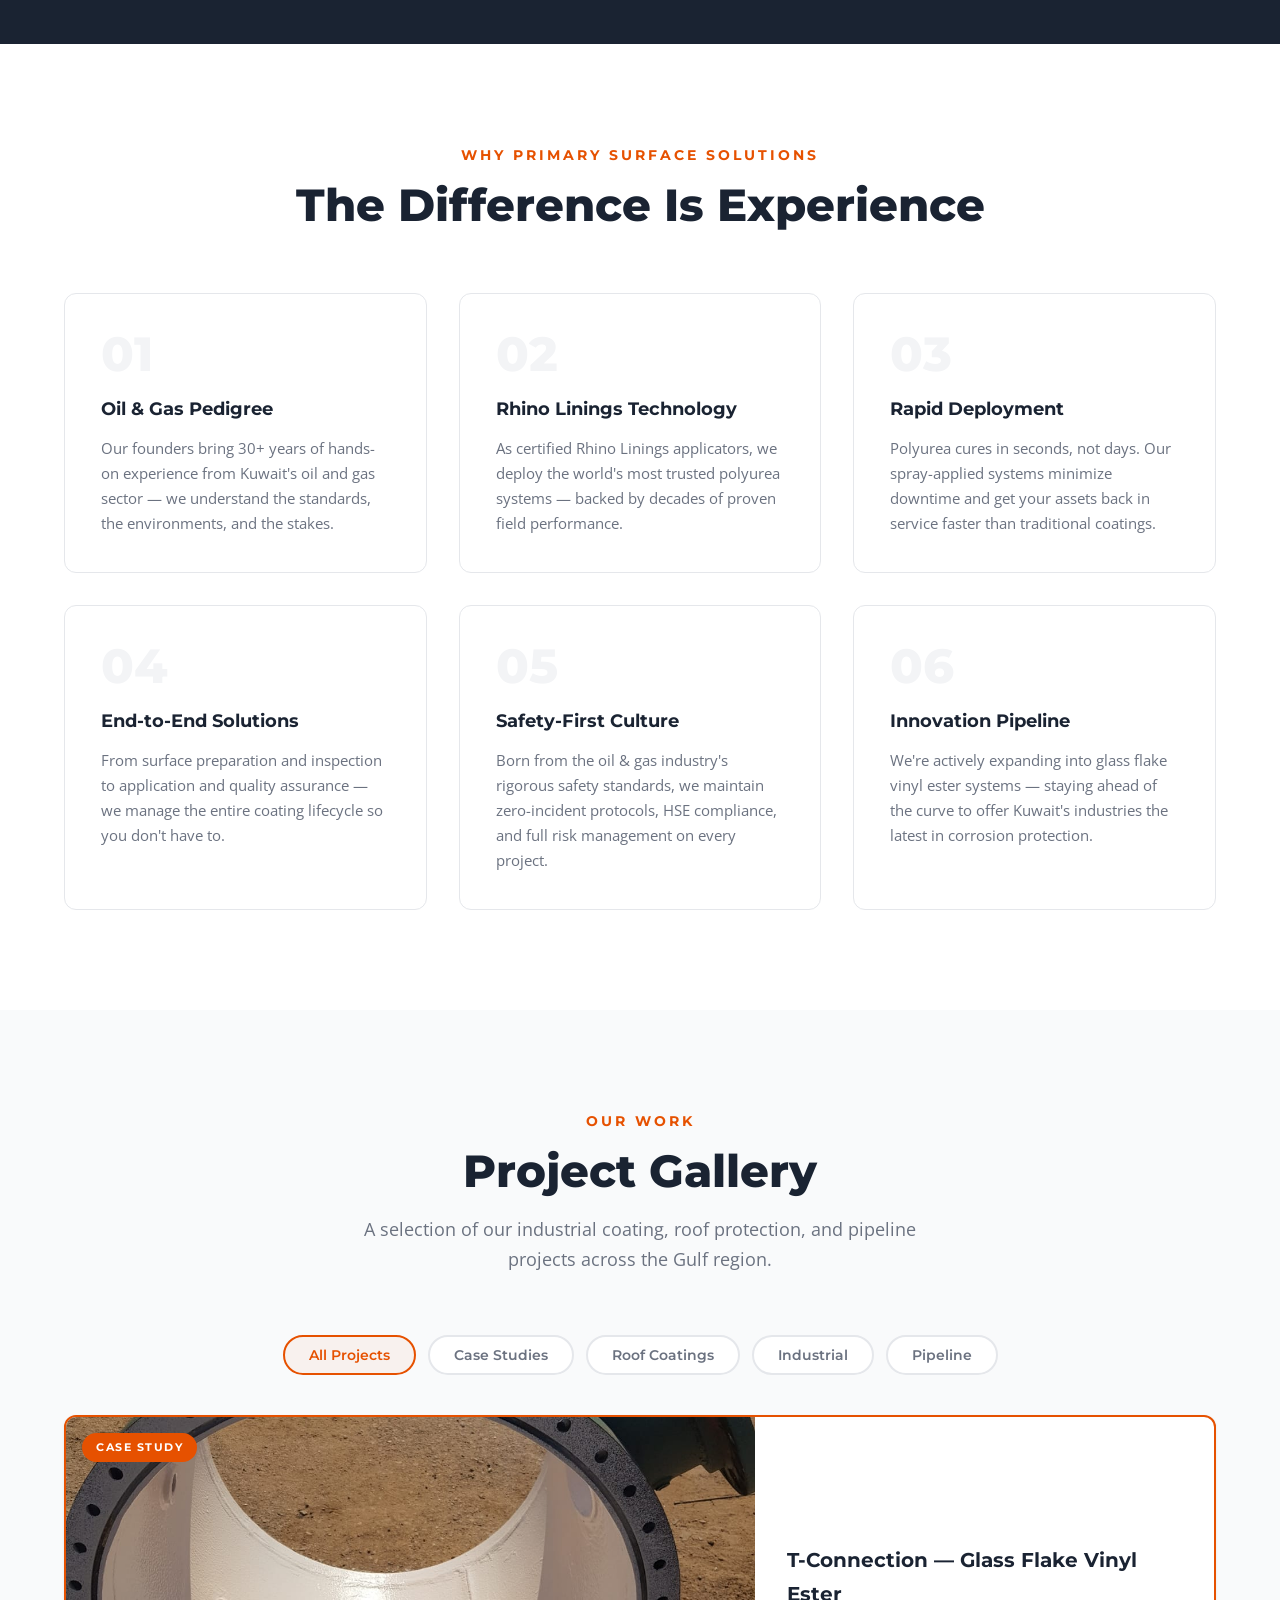
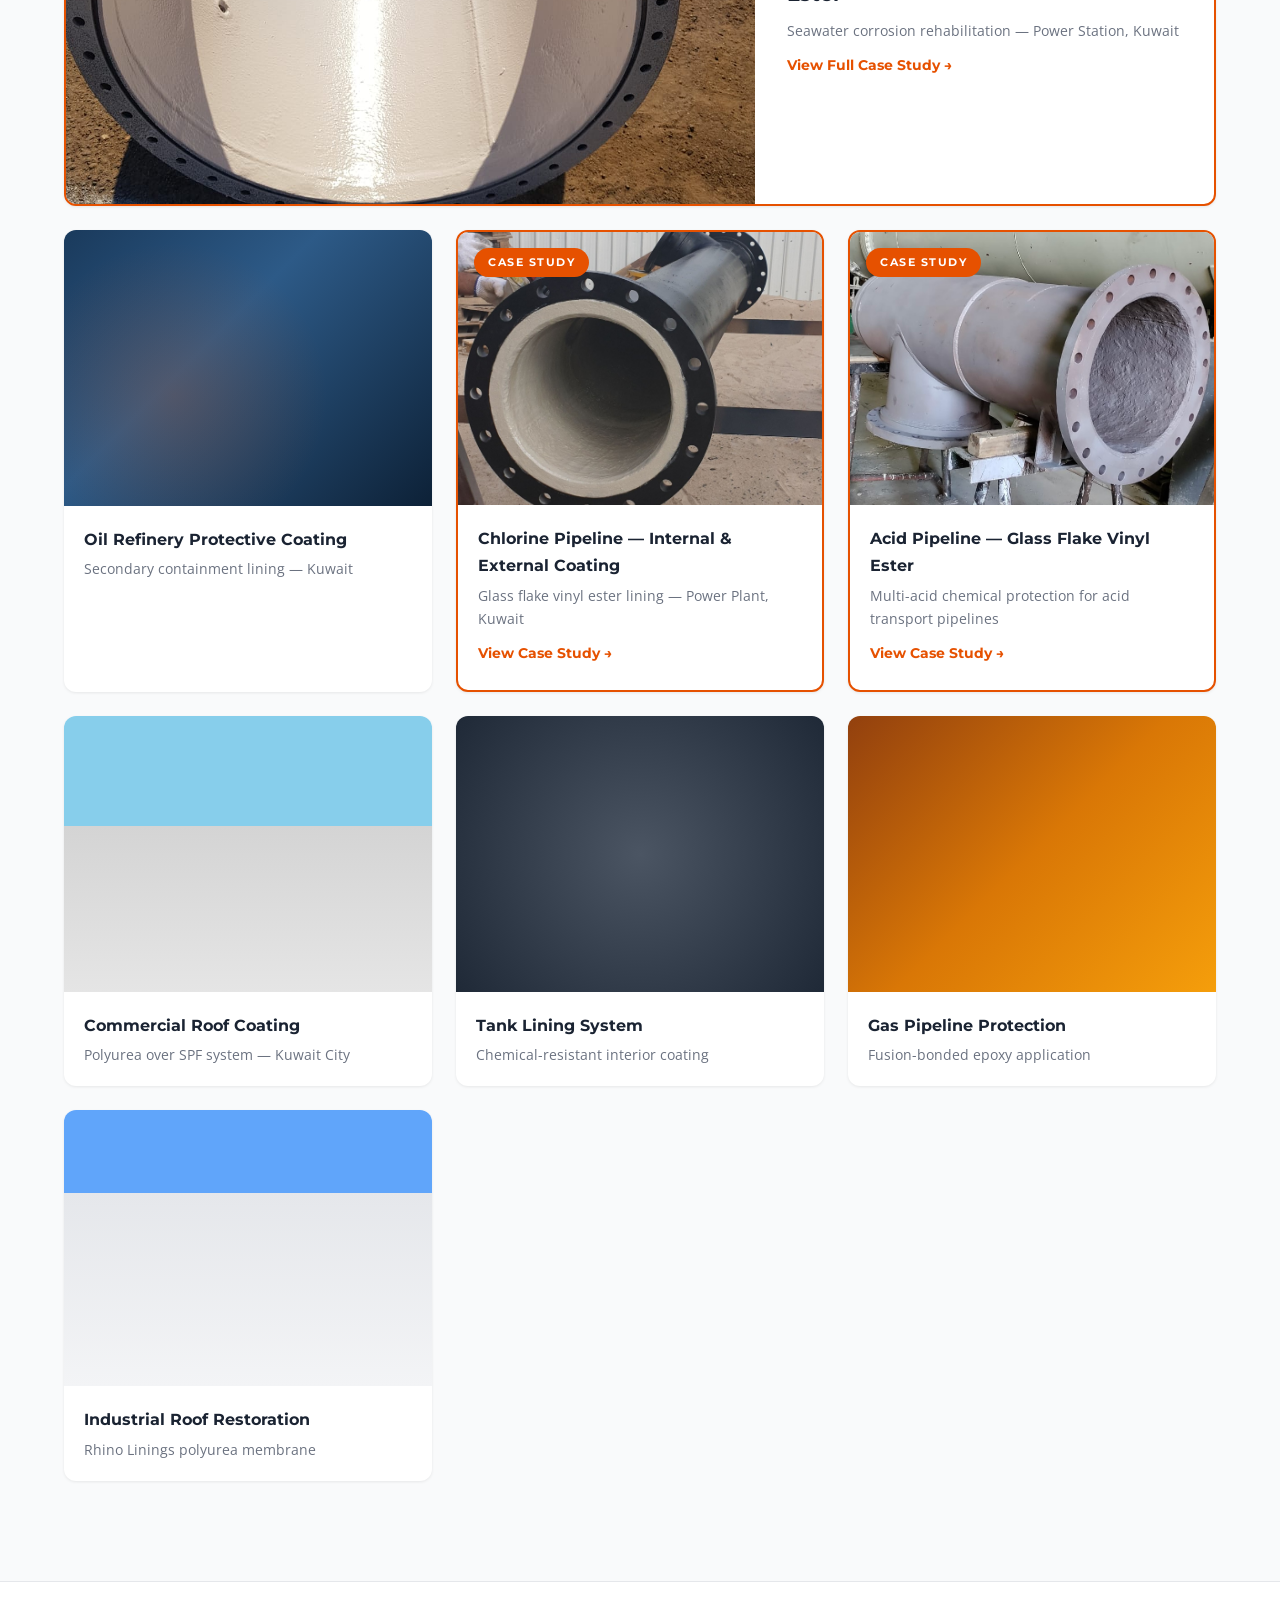
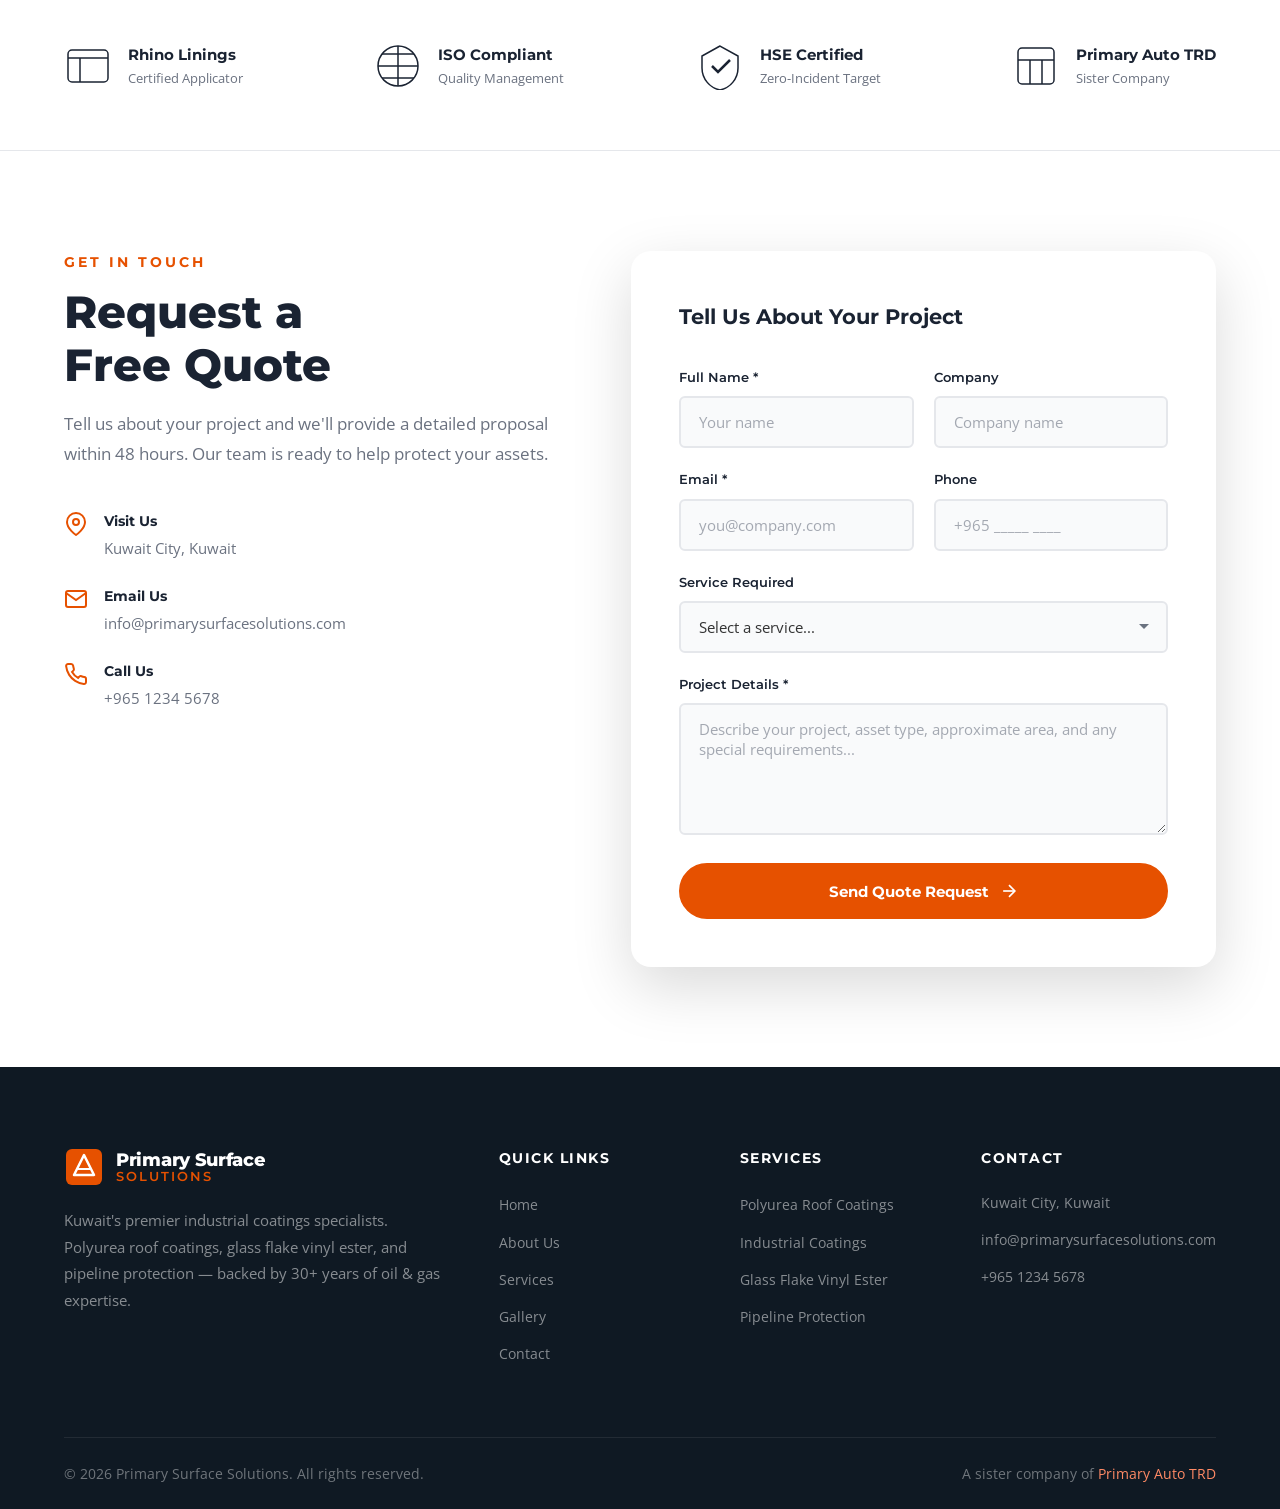
==== commit 52042143: "feat: Add acid pipeline case study — GFVE vs multiple corrosive chemicals New case study page for gl" ====
--- a/index.html
+++ b/index.html
@@ -296,6 +296,18 @@
                         <span class="gallery__read-more">View Case Study →</span>
                     </div>
                 </a>
+                <!-- CASE STUDY: Acid Pipeline -->
+                <a href="case-study-acid-pipeline.html" class="gallery__item gallery__item--case-study" data-category="case-study">
+                    <div class="gallery__featured-badge">Case Study</div>
+                    <div class="gallery__image gallery__image--cs">
+                        <img src="images/APL1.jpeg" alt="Acid Pipeline Glass Flake Vinyl Ester Lining — Multi-Chemical Protection" loading="lazy">
+                    </div>
+                    <div class="gallery__caption">
+                        <h4>Acid Pipeline — Glass Flake Vinyl Ester</h4>
+                        <p>Multi-acid chemical protection for acid transport pipelines</p>
+                        <span class="gallery__read-more">View Case Study →</span>
+                    </div>
+                </a>
                 <div class="gallery__item" data-category="roofing">
                     <div class="gallery__image gallery__image--3"></div>
                     <div class="gallery__caption">
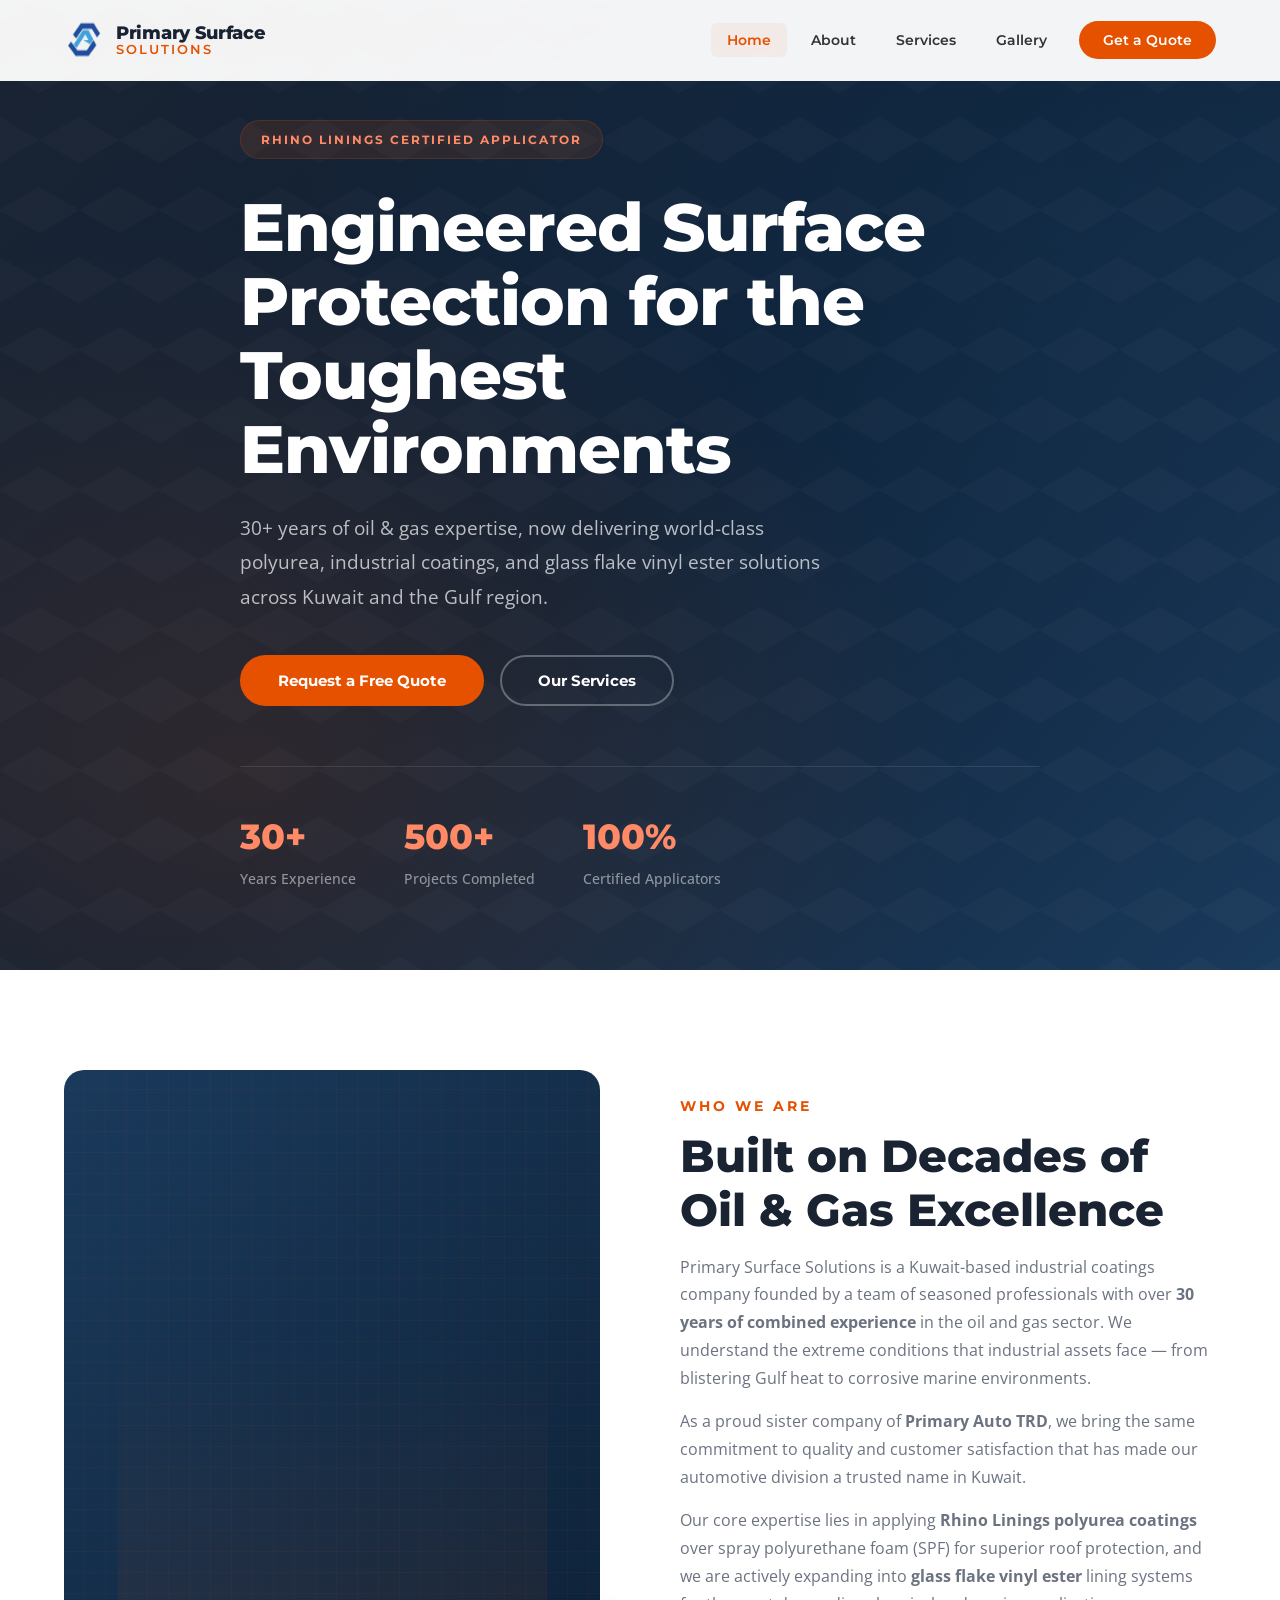
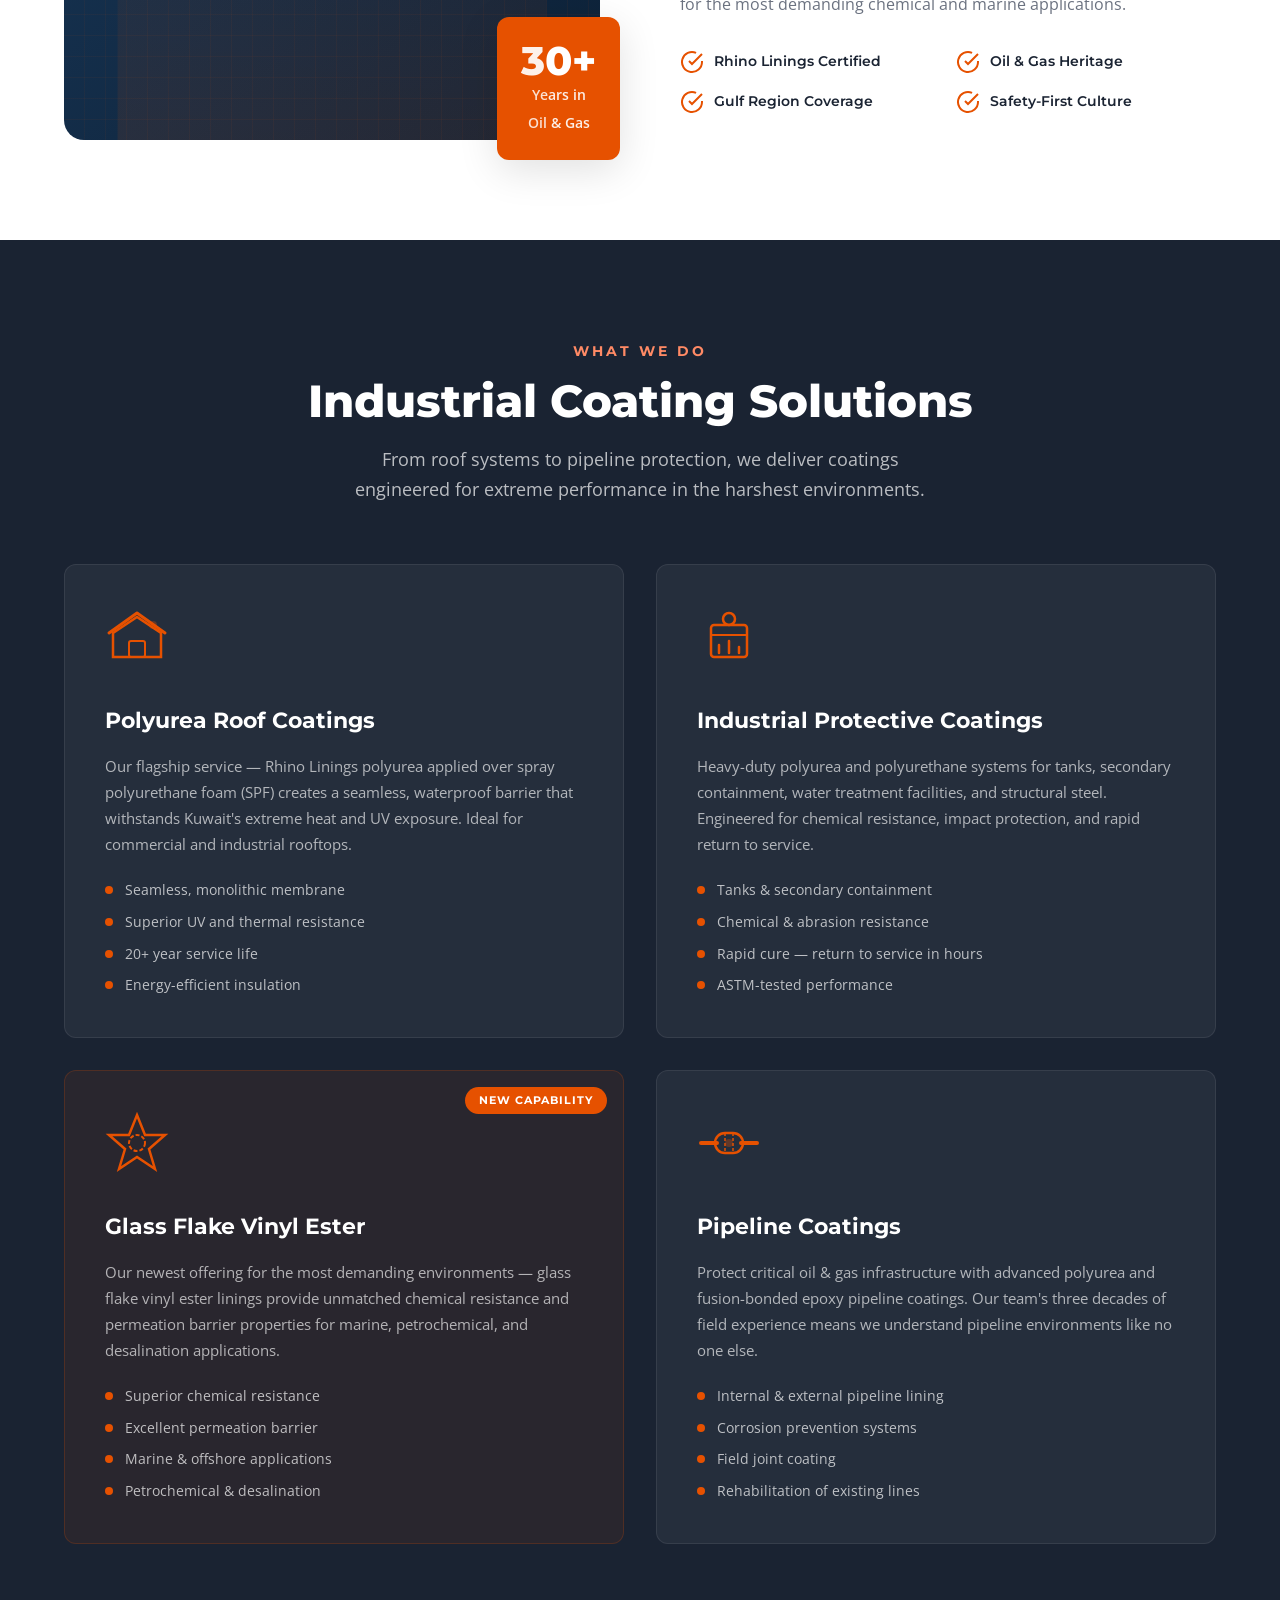
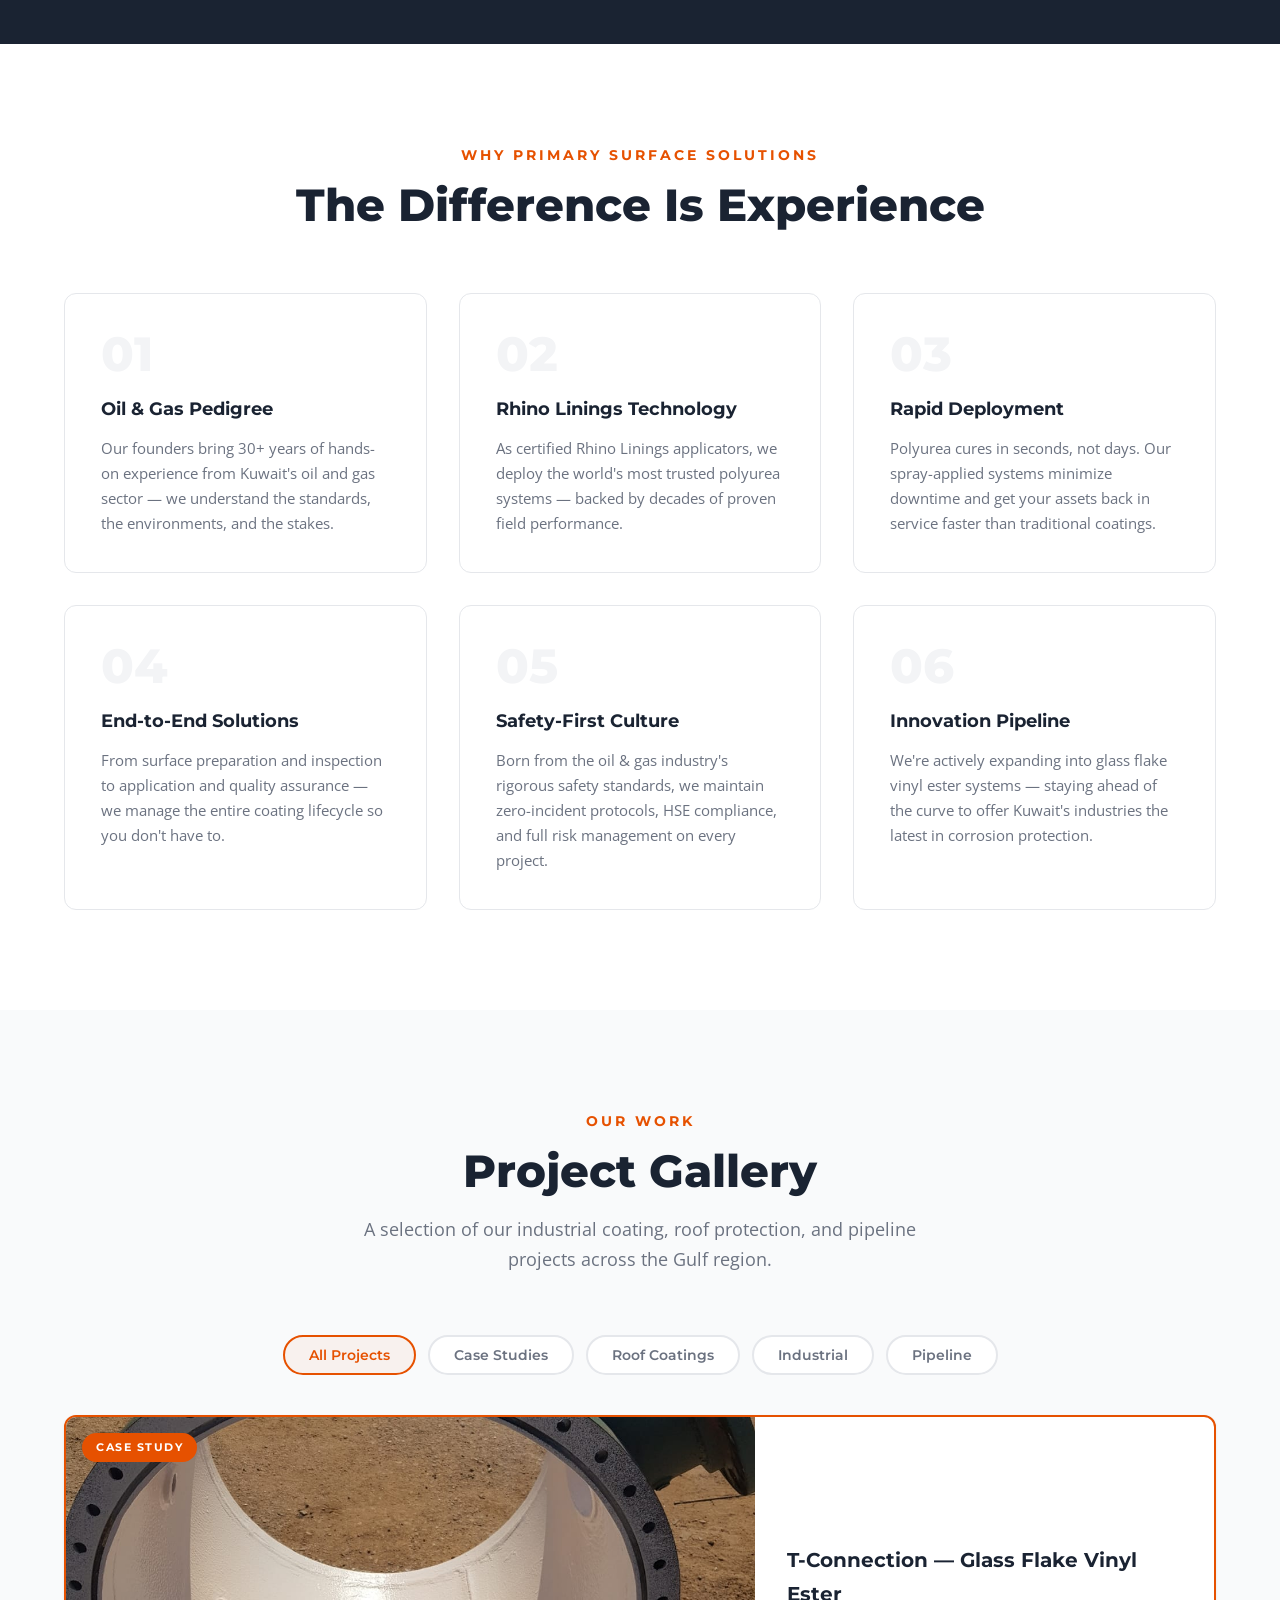
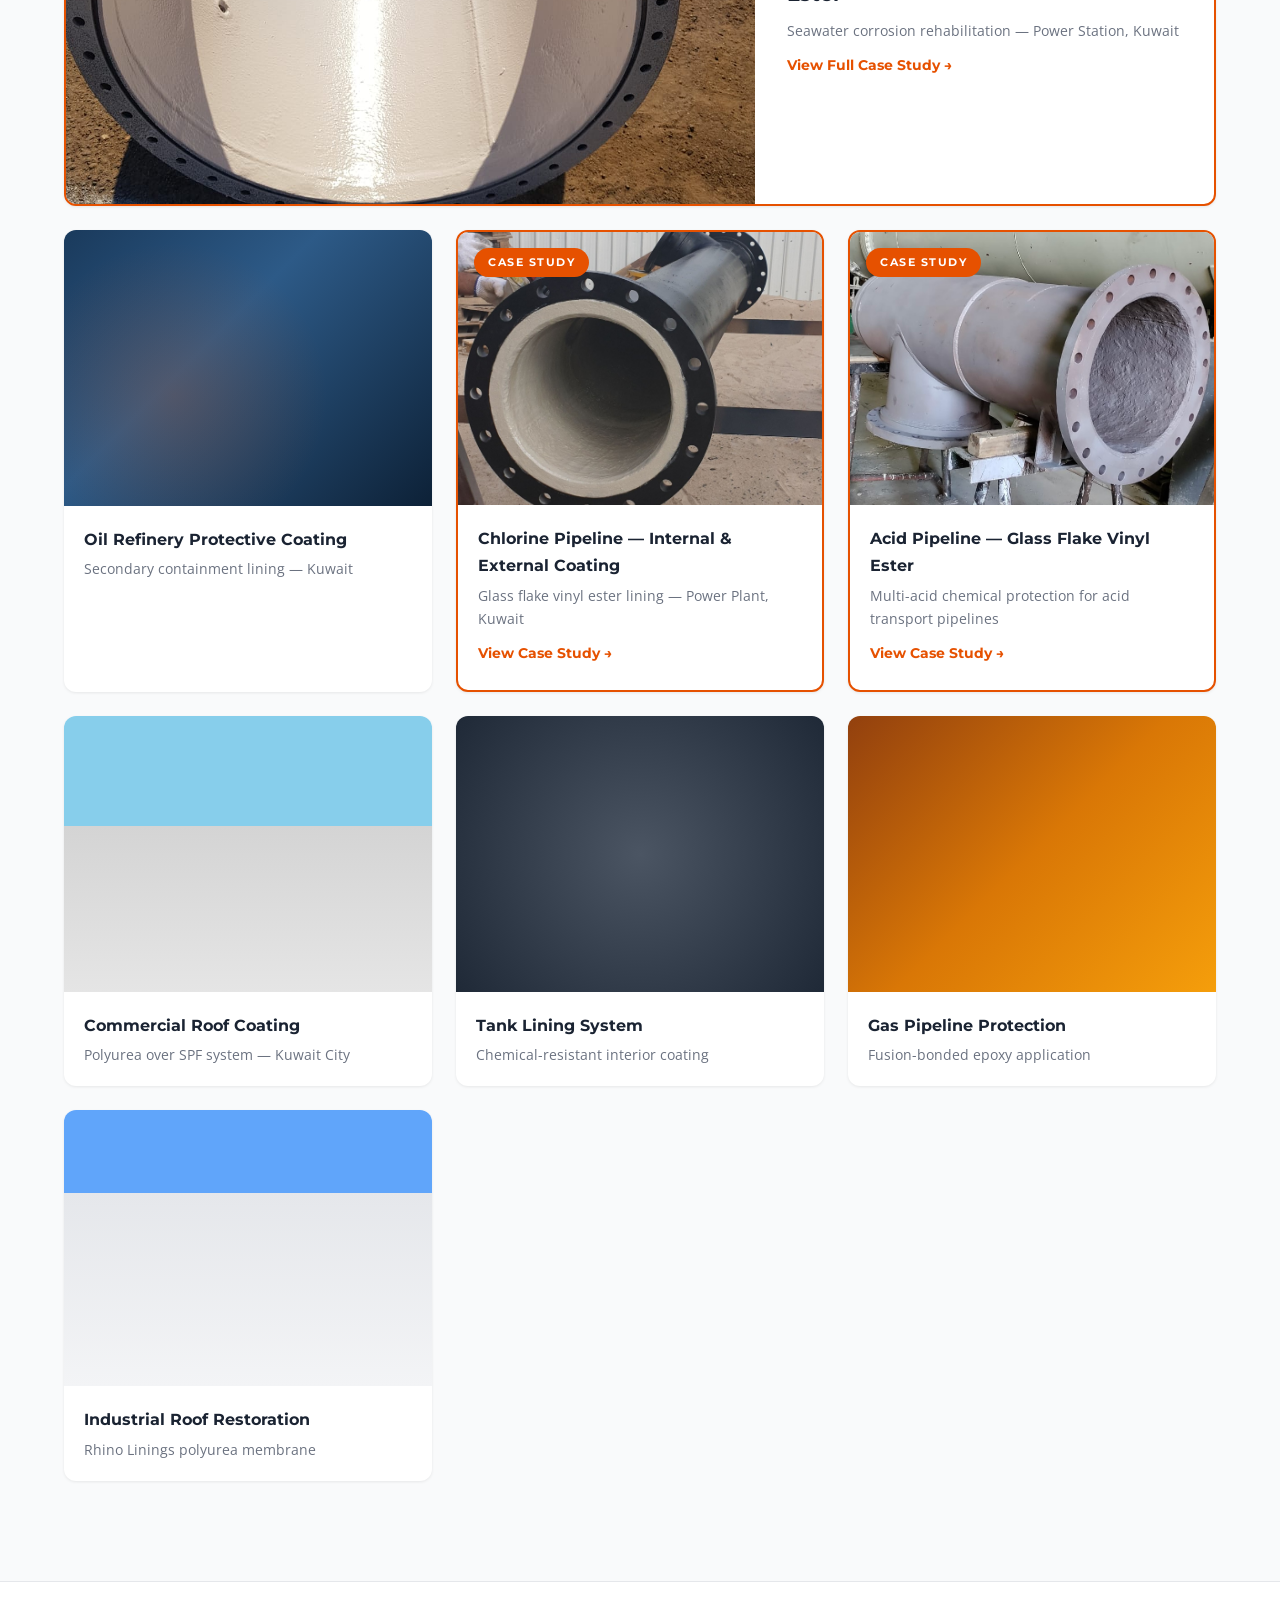
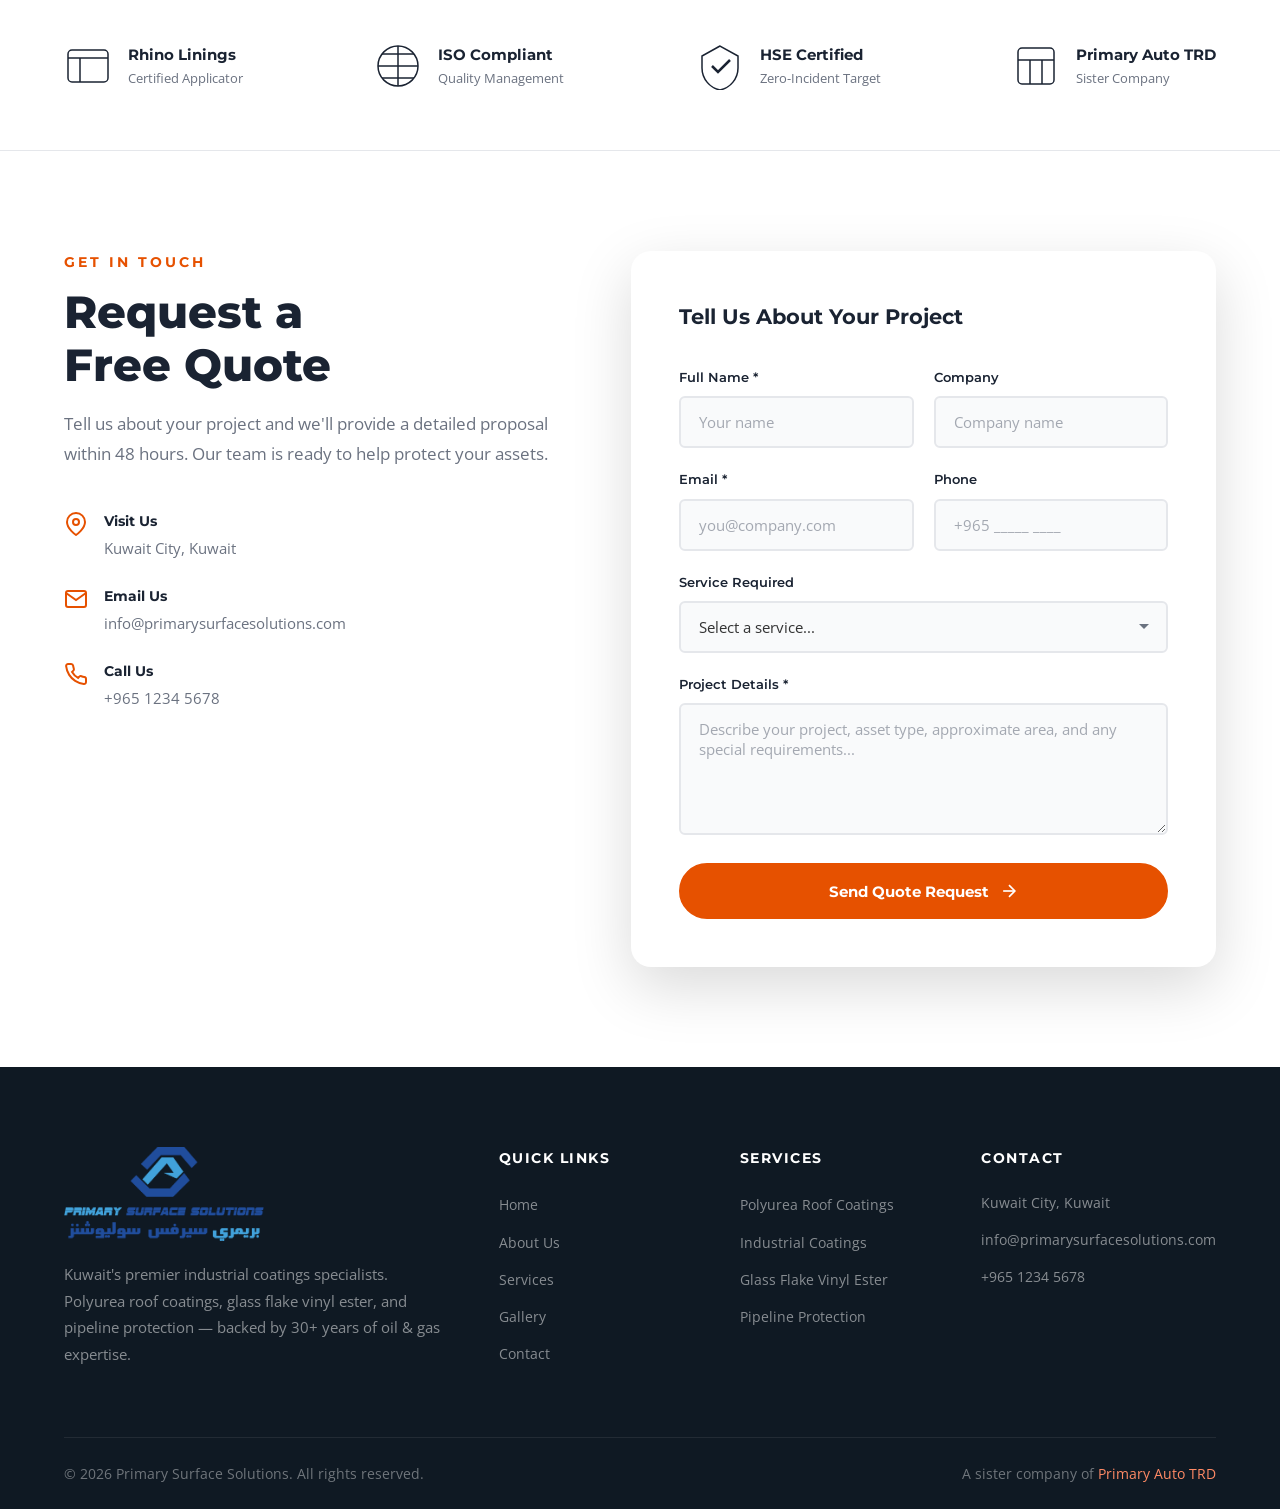
==== commit 1ca19cc4: "feat: Replace SVG placeholder logos with actual company logos Header: HeadLogo.png (icon mark) acros" ====
--- a/index.html
+++ b/index.html
@@ -17,11 +17,7 @@
     <header id="header" class="header">
         <div class="container header__inner">
             <a href="#hero" class="logo" aria-label="Primary Surface Solutions Home">
-                <svg class="logo__icon" viewBox="0 0 40 40" width="40" height="40" xmlns="http://www.w3.org/2000/svg">
-                    <rect x="2" y="2" width="36" height="36" rx="6" fill="#E65100"/>
-                    <path d="M10 28 L20 8 L30 28 Z" fill="none" stroke="#fff" stroke-width="2.5" stroke-linejoin="round"/>
-                    <line x1="14" y1="22" x2="26" y2="22" stroke="#fff" stroke-width="2"/>
-                </svg>
+                <img src="images/HeadLogo.png" class="logo__icon" alt="Primary Surface Solutions" width="40" height="40">
                 <div class="logo__text">
                     <span class="logo__name">Primary Surface</span>
                     <span class="logo__tagline">Solutions</span>
@@ -479,15 +475,7 @@
             <div class="footer__grid">
                 <div class="footer__brand">
                     <a href="#hero" class="logo logo--light">
-                        <svg class="logo__icon" viewBox="0 0 40 40" width="40" height="40" xmlns="http://www.w3.org/2000/svg">
-                            <rect x="2" y="2" width="36" height="36" rx="6" fill="#E65100"/>
-                            <path d="M10 28 L20 8 L30 28 Z" fill="none" stroke="#fff" stroke-width="2.5" stroke-linejoin="round"/>
-                            <line x1="14" y1="22" x2="26" y2="22" stroke="#fff" stroke-width="2"/>
-                        </svg>
-                        <div class="logo__text">
-                            <span class="logo__name">Primary Surface</span>
-                            <span class="logo__tagline">Solutions</span>
-                        </div>
+                        <img src="images/FullLogo.png" alt="Primary Surface Solutions" class="logo__full" style="max-width:200px;height:auto;">
                     </a>
                     <p class="footer__desc">Kuwait's premier industrial coatings specialists. Polyurea roof coatings, glass flake vinyl ester, and pipeline protection — backed by 30+ years of oil &amp; gas expertise.</p>
                 </div>
